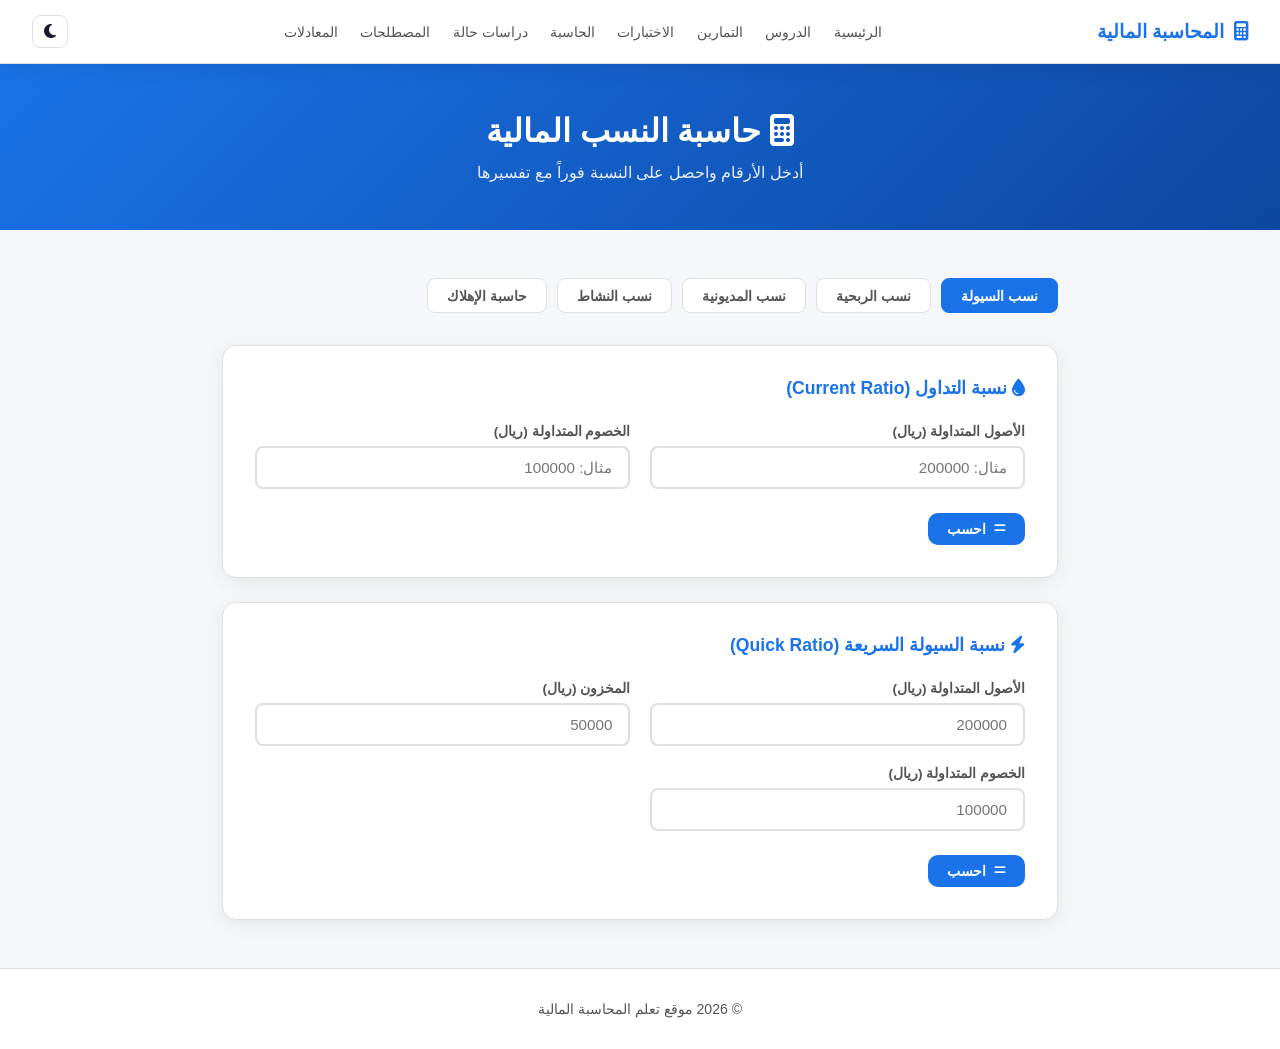
==== pages/calculator.html @ 1c97ff7d "Add pages/calculator.html" ====
<!DOCTYPE html>
<html lang="ar" dir="rtl">
<head>
  <meta charset="UTF-8"/><meta name="viewport" content="width=device-width,initial-scale=1.0"/>
  <title>حاسبة النسب المالية</title>
  <link rel="stylesheet" href="../css/style.css"/>
  <link rel="stylesheet" href="https://cdnjs.cloudflare.com/ajax/libs/font-awesome/6.5.0/css/all.min.css"/>
</head>
<body>
<nav class="navbar">
  <div class="nav-logo"><i class="fas fa-calculator"></i><span>المحاسبة المالية</span></div>
  <ul class="nav-links">
    <li><a href="../index.html">الرئيسية</a></li>
    <li><a href="lessons.html" id="nl-lessons">الدروس</a></li>
    <li><a href="exercises.html" id="nl-exercises">التمارين</a></li>
    <li><a href="quiz.html" id="nl-quiz">الاختبارات</a></li>
    <li><a href="calculator.html" id="nl-calc">الحاسبة</a></li>
    <li><a href="cases.html" id="nl-cases">دراسات حالة</a></li>
    <li><a href="glossary.html" id="nl-glossary">المصطلحات</a></li>
    <li><a href="formulas.html" id="nl-formulas">المعادلات</a></li>
  </ul>
  <button id="darkToggle" class="dark-btn"><i class="fas fa-moon"></i></button>
</nav>
<div class="page-hero">
  <h1><i class="fas fa-calculator"></i> حاسبة النسب المالية</h1>
  <p>أدخل الأرقام واحصل على النسبة فوراً مع تفسيرها</p>
</div>
<div class="calc-container">
  <div class="calc-tabs">
    <button class="calc-tab active" onclick="showPanel('liquidity',this)">نسب السيولة</button>
    <button class="calc-tab" onclick="showPanel('profit',this)">نسب الربحية</button>
    <button class="calc-tab" onclick="showPanel('debt',this)">نسب المديونية</button>
    <button class="calc-tab" onclick="showPanel('activity',this)">نسب النشاط</button>
    <button class="calc-tab" onclick="showPanel('depreciation',this)">حاسبة الإهلاك</button>
  </div>

  <!-- LIQUIDITY -->
  <div class="calc-panel active" id="panel-liquidity">
    <div class="calc-card" style="margin-bottom:1.5rem">
      <h3><i class="fas fa-tint"></i> نسبة التداول (Current Ratio)</h3>
      <div class="calc-grid">
        <div class="calc-field"><label>الأصول المتداولة (ريال)</label><input type="number" id="cr-ca" placeholder="مثال: 200000"/></div>
        <div class="calc-field"><label>الخصوم المتداولة (ريال)</label><input type="number" id="cr-cl" placeholder="مثال: 100000"/></div>
      </div>
      <button class="btn btn-primary btn-sm" onclick="calcCurrentRatio()"><i class="fas fa-equals"></i> احسب</button>
      <div class="calc-result" id="cr-result">
        <h4>نسبة التداول</h4>
        <div class="result-value" id="cr-value">-</div>
        <div class="result-interp" id="cr-interp"></div>
      </div>
    </div>
    <div class="calc-card">
      <h3><i class="fas fa-bolt"></i> نسبة السيولة السريعة (Quick Ratio)</h3>
      <div class="calc-grid">
        <div class="calc-field"><label>الأصول المتداولة (ريال)</label><input type="number" id="qr-ca" placeholder="200000"/></div>
        <div class="calc-field"><label>المخزون (ريال)</label><input type="number" id="qr-inv" placeholder="50000"/></div>
        <div class="calc-field"><label>الخصوم المتداولة (ريال)</label><input type="number" id="qr-cl" placeholder="100000"/></div>
      </div>
      <button class="btn btn-primary btn-sm" onclick="calcQuickRatio()"><i class="fas fa-equals"></i> احسب</button>
      <div class="calc-result" id="qr-result">
        <h4>نسبة السيولة السريعة</h4>
        <div class="result-value" id="qr-value">-</div>
        <div class="result-interp" id="qr-interp"></div>
      </div>
    </div>
  </div>

  <!-- PROFIT -->
  <div class="calc-panel" id="panel-profit">
    <div class="calc-card" style="margin-bottom:1.5rem">
      <h3><i class="fas fa-percent"></i> هامش الربح الصافي</h3>
      <div class="calc-grid">
        <div class="calc-field"><label>صافي الربح (ريال)</label><input type="number" id="npm-ni" placeholder="50000"/></div>
        <div class="calc-field"><label>صافي المبيعات (ريال)</label><input type="number" id="npm-rev" placeholder="200000"/></div>
      </div>
      <button class="btn btn-primary btn-sm" onclick="calcNPM()"><i class="fas fa-equals"></i> احسب</button>
      <div class="calc-result" id="npm-result">
        <h4>هامش الربح الصافي</h4>
        <div class="result-value" id="npm-value">-</div>
        <div class="result-interp" id="npm-interp"></div>
      </div>
    </div>
    <div class="calc-card" style="margin-bottom:1.5rem">
      <h3><i class="fas fa-trophy"></i> العائد على حقوق الملكية (ROE)</h3>
      <div class="calc-grid">
        <div class="calc-field"><label>صافي الربح (ريال)</label><input type="number" id="roe-ni" placeholder="50000"/></div>
        <div class="calc-field"><label>حقوق الملكية (ريال)</label><input type="number" id="roe-eq" placeholder="250000"/></div>
      </div>
      <button class="btn btn-primary btn-sm" onclick="calcROE()"><i class="fas fa-equals"></i> احسب</button>
      <div class="calc-result" id="roe-result">
        <h4>العائد على حقوق الملكية</h4>
        <div class="result-value" id="roe-value">-</div>
        <div class="result-interp" id="roe-interp"></div>
      </div>
    </div>
    <div class="calc-card">
      <h3><i class="fas fa-star"></i> العائد على الأصول (ROA)</h3>
      <div class="calc-grid">
        <div class="calc-field"><label>صافي الربح (ريال)</label><input type="number" id="roa-ni" placeholder="50000"/></div>
        <div class="calc-field"><label>إجمالي الأصول (ريال)</label><input type="number" id="roa-ta" placeholder="500000"/></div>
      </div>
      <button class="btn btn-primary btn-sm" onclick="calcROA()"><i class="fas fa-equals"></i> احسب</button>
      <div class="calc-result" id="roa-result">
        <h4>العائد على الأصول</h4>
        <div class="result-value" id="roa-value">-</div>
        <div class="result-interp" id="roa-interp"></div>
      </div>
    </div>
  </div>

  <!-- DEBT -->
  <div class="calc-panel" id="panel-debt">
    <div class="calc-card">
      <h3><i class="fas fa-balance-scale-right"></i> نسبة الدين إلى حقوق الملكية</h3>
      <div class="calc-grid">
        <div class="calc-field"><label>إجمالي الخصوم (ريال)</label><input type="number" id="der-debt" placeholder="300000"/></div>
        <div class="calc-field"><label>حقوق الملكية (ريال)</label><input type="number" id="der-eq" placeholder="200000"/></div>
      </div>
      <button class="btn btn-primary btn-sm" onclick="calcDER()"><i class="fas fa-equals"></i> احسب</button>
      <div class="calc-result" id="der-result">
        <h4>نسبة الدين / حقوق الملكية</h4>
        <div class="result-value" id="der-value">-</div>
        <div class="result-interp" id="der-interp"></div>
      </div>
    </div>
  </div>

  <!-- ACTIVITY -->
  <div class="calc-panel" id="panel-activity">
    <div class="calc-card" style="margin-bottom:1.5rem">
      <h3><i class="fas fa-redo"></i> معدل دوران الأصول</h3>
      <div class="calc-grid">
        <div class="calc-field"><label>صافي المبيعات (ريال)</label><input type="number" id="ato-sales" placeholder="500000"/></div>
        <div class="calc-field"><label>متوسط إجمالي الأصول (ريال)</label><input type="number" id="ato-assets" placeholder="400000"/></div>
      </div>
      <button class="btn btn-primary btn-sm" onclick="calcATO()"><i class="fas fa-equals"></i> احسب</button>
      <div class="calc-result" id="ato-result">
        <h4>معدل دوران الأصول</h4>
        <div class="result-value" id="ato-value">-</div>
        <div class="result-interp" id="ato-interp"></div>
      </div>
    </div>
    <div class="calc-card">
      <h3><i class="fas fa-warehouse"></i> معدل دوران المخزون</h3>
      <div class="calc-grid">
        <div class="calc-field"><label>تكلفة البضائع المباعة (ريال)</label><input type="number" id="ito-cogs" placeholder="300000"/></div>
        <div class="calc-field"><label>متوسط المخزون (ريال)</label><input type="number" id="ito-inv" placeholder="60000"/></div>
      </div>
      <button class="btn btn-primary btn-sm" onclick="calcITO()"><i class="fas fa-equals"></i> احسب</button>
      <div class="calc-result" id="ito-result">
        <h4>معدل دوران المخزون</h4>
        <div class="result-value" id="ito-value">-</div>
        <div class="result-interp" id="ito-interp"></div>
      </div>
    </div>
  </div>

  <!-- DEPRECIATION -->
  <div class="calc-panel" id="panel-depreciation">
    <div class="calc-card">
      <h3><i class="fas fa-tools"></i> حاسبة الإهلاك (القسط الثابت)</h3>
      <div class="calc-grid">
        <div class="calc-field"><label>تكلفة الأصل (ريال)</label><input type="number" id="dep-cost" placeholder="100000"/></div>
        <div class="calc-field"><label>القيمة التخريدية (ريال)</label><input type="number" id="dep-salvage" placeholder="10000"/></div>
        <div class="calc-field"><label>العمر الإنتاجي (سنوات)</label><input type="number" id="dep-life" placeholder="5"/></div>
      </div>
      <button class="btn btn-primary btn-sm" onclick="calcDepreciation()"><i class="fas fa-equals"></i> احسب الجدول</button>
      <div class="calc-result" id="dep-result" style="text-align:right">
        <h4 style="text-align:center;margin-bottom:1rem">جدول الإهلاك</h4>
        <table class="ex-table" id="dep-table"></table>
      </div>
    </div>
  </div>

</div>
<footer class="footer"><p>© 2026 موقع تعلم المحاسبة المالية</p></footer>
<script src="../js/main.js"></script>
<script>
function showPanel(id, btn) {
  document.querySelectorAll('.calc-panel').forEach(p => p.classList.remove('active'));
  document.querySelectorAll('.calc-tab').forEach(b => b.classList.remove('active'));
  document.getElementById('panel-' + id).classList.add('active');
  btn.classList.add('active');
}
function showResult(id, value, interp) {
  document.getElementById(id + '-result').style.display = 'block';
  document.getElementById(id + '-value').textContent = value;
  document.getElementById(id + '-interp').textContent = interp;
}
function v(id) { return parseFloat(document.getElementById(id).value) || 0; }
function calcCurrentRatio() {
  const r = v('cr-ca') / v('cr-cl');
  if (!isFinite(r)) return;
  const interp = r >= 2 ? '✅ سيولة ممتازة (المعيار: 2:1)' : r >= 1 ? '⚠️ سيولة مقبولة ولكن يجب تحسينها' : '❌ خطر! الشركة قد تعاني من ضائقة سيولة';
  showResult('cr', r.toFixed(2) + ':1', interp);
}
function calcQuickRatio() {
  const r = (v('qr-ca') - v('qr-inv')) / v('qr-cl');
  if (!isFinite(r)) return;
  const interp = r >= 1 ? '✅ سيولة سريعة جيدة (المعيار: 1:1)' : '⚠️ السيولة السريعة أقل من المعيار';
  showResult('qr', r.toFixed(2) + ':1', interp);
}
function calcNPM() {
  const r = (v('npm-ni') / v('npm-rev')) * 100;
  if (!isFinite(r)) return;
  const interp = r >= 15 ? '✅ هامش ربح ممتاز' : r >= 5 ? '⚠️ هامش ربح مقبول' : '❌ هامش ربح منخفض';
  showResult('npm', r.toFixed(2) + '%', interp);
}
function calcROE() {
  const r = (v('roe-ni') / v('roe-eq')) * 100;
  if (!isFinite(r)) return;
  const interp = r >= 15 ? '✅ عائد ممتاز على الاستثمار' : r >= 8 ? '⚠️ عائد مقبول' : '❌ عائد منخفض';
  showResult('roe', r.toFixed(2) + '%', interp);
}
function calcROA() {
  const r = (v('roa-ni') / v('roa-ta')) * 100;
  if (!isFinite(r)) return;
  const interp = r >= 5 ? '✅ استخدام جيد للأصول' : '⚠️ يمكن تحسين كفاءة استخدام الأصول';
  showResult('roa', r.toFixed(2) + '%', interp);
}
function calcDER() {
  const r = v('der-debt') / v('der-eq');
  if (!isFinite(r)) return;
  const interp = r <= 1 ? '✅ رافعة مالية منخفضة - وضع آمن' : r <= 2 ? '⚠️ رافعة مالية متوسطة' : '❌ اعتماد عالٍ على الديون';
  showResult('der', r.toFixed(2), interp);
}
function calcATO() {
  const r = v('ato-sales') / v('ato-assets');
  if (!isFinite(r)) return;
  const interp = r >= 1 ? '✅ استخدام كفء للأصول' : '⚠️ كفاءة منخفضة في استخدام الأصول';
  showResult('ato', r.toFixed(2) + 'x', interp);
}
function calcITO() {
  const r = v('ito-cogs') / v('ito-inv');
  if (!isFinite(r)) return;
  const interp = r >= 6 ? '✅ دوران مرتفع - إدارة مخزون ممتازة' : r >= 3 ? '⚠️ دوران مقبول' : '❌ دوران بطيء - مشكلة في تصريف المخزون';
  showResult('ito', r.toFixed(2) + 'x', interp);
}
function calcDepreciation() {
  const cost = v('dep-cost'), salvage = v('dep-salvage'), life = v('dep-life');
  if (!cost || !life) return;
  const annual = (cost - salvage) / life;
  let html = '<tr><th>السنة</th><th>قسط الإهلاك</th><th>مجمّع الإهلاك</th><th>القيمة الدفترية</th></tr>';
  let accum = 0;
  for (let i = 1; i <= life; i++) {
    accum += annual;
    const bv = cost - accum;
    html += `<tr><td>${i}</td><td>${annual.toLocaleString()}</td><td>${accum.toLocaleString()}</td><td>${bv.toLocaleString()}</td></tr>`;
  }
  document.getElementById('dep-table').innerHTML = html;
  document.getElementById('dep-result').style.display = 'block';
}
</script>
</body>
</html>
---- css/style.css ----
:root{--primary:#1a73e8;--primary-dark:#1557b0;--accent:#f4b400;--green:#34a853;--red:#e74c3c;--purple:#9b59b6;--bg:#f5f7fa;--bg2:#fff;--text:#1a1a2e;--text2:#555;--card-bg:#fff;--border:#e0e0e0;--shadow:0 4px 20px rgba(0,0,0,.08);--radius:14px;--transition:.3s ease}
body.dark{--bg:#0f1117;--bg2:#1a1d2e;--text:#e8eaf6;--text2:#aab0c6;--card-bg:#1e2235;--border:#2e3250;--shadow:0 4px 20px rgba(0,0,0,.4)}
*,*::before,*::after{box-sizing:border-box;margin:0;padding:0}
html{scroll-behavior:smooth}
body{font-family:"Segoe UI",Tahoma,Arial,sans-serif;background:var(--bg);color:var(--text);transition:background var(--transition),color var(--transition)}
a{text-decoration:none;color:inherit}ul{list-style:none}

/* ── NAVBAR ── */
.navbar{display:flex;align-items:center;justify-content:space-between;padding:0 2rem;height:64px;background:var(--bg2);border-bottom:1px solid var(--border);position:sticky;top:0;z-index:1000;box-shadow:var(--shadow)}
.nav-logo{display:flex;align-items:center;gap:.6rem;font-size:1.2rem;font-weight:800;color:var(--primary)}
.nav-links{display:flex;gap:1.4rem}
.nav-links a{font-size:.88rem;color:var(--text2);font-weight:500;padding:.3rem 0;border-bottom:2px solid transparent;transition:var(--transition)}
.nav-links a:hover,.nav-links a.active{color:var(--primary);border-color:var(--primary)}
.dark-btn{background:none;border:1.5px solid var(--border);border-radius:8px;padding:.4rem .7rem;cursor:pointer;color:var(--text);font-size:1rem;transition:var(--transition)}
.dark-btn:hover{background:var(--primary);color:#fff;border-color:var(--primary)}

/* ── HERO ── */
.hero{display:flex;align-items:center;justify-content:space-between;padding:5rem 4rem;gap:3rem;min-height:88vh;background:linear-gradient(135deg,var(--bg) 60%,#dbeafe 100%)}
body.dark .hero{background:linear-gradient(135deg,var(--bg) 60%,#1e3a5f 100%)}
.hero-content{max-width:580px}
.hero-content h1{font-size:2.8rem;line-height:1.4;margin-bottom:1.2rem}
.accent{color:var(--primary)}.hero-content p{font-size:1.1rem;color:var(--text2);margin-bottom:2rem}
.hero-btns{display:flex;gap:1rem;flex-wrap:wrap}
.btn{display:inline-flex;align-items:center;gap:.5rem;padding:.8rem 1.8rem;border-radius:10px;font-size:.95rem;font-weight:600;transition:var(--transition);cursor:pointer;border:none;font-family:inherit}
.btn-primary{background:var(--primary);color:#fff}
.btn-primary:hover{background:var(--primary-dark);transform:translateY(-2px);box-shadow:0 8px 20px rgba(26,115,232,.35)}
.btn-outline{border:2px solid var(--primary)!important;color:var(--primary);background:transparent}
.btn-outline:hover{background:var(--primary);color:#fff;transform:translateY(-2px)}
.btn-sm{padding:.5rem 1.2rem;font-size:.85rem}
.btn-green{background:var(--green);color:#fff}.btn-green:hover{background:#2e8d46;transform:translateY(-2px)}
.btn-red{background:var(--red);color:#fff}.btn-red:hover{background:#c0392b;transform:translateY(-2px)}

/* hero-img floating cards */
.hero-img{position:relative;flex:1;min-height:320px;display:flex;align-items:center;justify-content:center}
.floating-card{position:absolute;background:var(--card-bg);border-radius:var(--radius);box-shadow:var(--shadow);padding:1rem 1.5rem;display:flex;align-items:center;gap:.7rem;font-weight:600;font-size:.95rem;animation:float 3s ease-in-out infinite;border:1px solid var(--border)}
.floating-card i{font-size:1.4rem;color:var(--primary)}
.card1{top:0;right:10%;animation-delay:0s}.card2{top:40%;left:0;animation-delay:.8s}.card3{bottom:0;right:15%;animation-delay:1.6s}
@keyframes float{0%,100%{transform:translateY(0)}50%{transform:translateY(-12px)}}

/* ── STATS ── */
.stats{display:flex;justify-content:center;flex-wrap:wrap;gap:2rem;padding:3rem 2rem;background:var(--primary)}
.stat{text-align:center;color:#fff}.stat h2{font-size:2.5rem;font-weight:800}.stat p{font-size:.95rem;opacity:.85}

/* ── SECTIONS ── */
.section{padding:4.5rem 4rem}
.section-title{font-size:1.9rem;text-align:center;margin-bottom:2.5rem;position:relative}
.section-title::after{content:"";display:block;width:60px;height:4px;background:var(--primary);margin:.8rem auto 0;border-radius:2px}

/* ── CARDS ── */
.cards-grid{display:grid;grid-template-columns:repeat(auto-fill,minmax(270px,1fr));gap:1.8rem}
.card{background:var(--card-bg);border-radius:var(--radius);padding:1.8rem;box-shadow:var(--shadow);border:1px solid var(--border);transition:var(--transition);display:block}
.card:hover{transform:translateY(-6px);box-shadow:0 12px 36px rgba(26,115,232,.15);border-color:var(--primary)}
.card-icon{width:56px;height:56px;border-radius:14px;display:flex;align-items:center;justify-content:center;margin-bottom:1rem}
.card-icon i{font-size:1.5rem;color:#fff}
.bg1{background:#1a73e8}.bg2{background:#34a853}.bg3{background:#e67e22}.bg4{background:#9b59b6}.bg5{background:#e74c3c}.bg6{background:#1abc9c}.bg7{background:#f39c12}.bg8{background:#2980b9}
.card h3{font-size:1.05rem;margin-bottom:.5rem}.card p{color:var(--text2);font-size:.88rem;margin-bottom:.8rem;line-height:1.6}
.badge{display:inline-block;padding:.2rem .7rem;border-radius:20px;font-size:.75rem;font-weight:600;background:#e8f0fe;color:var(--primary)}
.badge-green{background:#e8f5e9;color:#1b5e20}.badge-orange{background:#fff3e0;color:#e65100}.badge-red{background:#fce4ec;color:#b71c1c}

/* ── WHY ── */
.why{background:var(--bg2)}
.why-grid{display:grid;grid-template-columns:repeat(auto-fill,minmax(220px,1fr));gap:2rem}
.why-item{text-align:center;padding:2rem 1rem}
.why-item i{font-size:2.5rem;color:var(--primary);margin-bottom:1rem}
.why-item h4{font-size:1rem;margin-bottom:.5rem}.why-item p{color:var(--text2);font-size:.88rem}

/* ── PAGE HERO ── */
.page-hero{padding:3rem 4rem;background:linear-gradient(135deg,var(--primary) 0%,#0d47a1 100%);color:#fff;text-align:center}
.page-hero h1{font-size:2rem;margin-bottom:.8rem}.page-hero p{opacity:.9;font-size:1rem}

/* ── LESSONS ── */
.lessons-layout{display:grid;grid-template-columns:260px 1fr;gap:2rem;padding:3rem 4rem}
.sidebar{position:sticky;top:80px;height:fit-content}
.sidebar-nav{background:var(--card-bg);border-radius:var(--radius);padding:1.2rem;box-shadow:var(--shadow);border:1px solid var(--border)}
.sidebar-nav h3{font-size:.85rem;color:var(--text2);padding:.5rem .8rem;text-transform:uppercase;letter-spacing:1px}
.sidebar-nav a{display:flex;align-items:center;gap:.7rem;padding:.65rem .8rem;border-radius:8px;font-size:.9rem;color:var(--text);transition:var(--transition)}
.sidebar-nav a:hover,.sidebar-nav a.active{background:#e8f0fe;color:var(--primary);font-weight:600}
body.dark .sidebar-nav a:hover,body.dark .sidebar-nav a.active{background:#1e3a5f}
.lesson-content{display:flex;flex-direction:column;gap:2.5rem}
.lesson-box{background:var(--card-bg);border-radius:var(--radius);padding:2.5rem;box-shadow:var(--shadow);border:1px solid var(--border)}
.lesson-box h2{font-size:1.5rem;margin-bottom:1.2rem;color:var(--primary);display:flex;align-items:center;gap:.8rem}
.lesson-box p{line-height:1.9;color:var(--text);margin-bottom:1rem}
.lesson-box h3{font-size:1.05rem;margin:1.5rem 0 .6rem;color:var(--text);border-right:3px solid var(--primary);padding-right:.7rem}
.lesson-box ul{padding-right:1.5rem;list-style:disc;color:var(--text);line-height:1.9}
.lesson-box ul li{margin-bottom:.4rem}
.equation-box{background:linear-gradient(135deg,#e8f0fe,#dbeafe);border:2px solid var(--primary);border-radius:12px;padding:1.5rem;text-align:center;margin:1.5rem 0;font-size:1.35rem;font-weight:700;color:var(--primary)}
body.dark .equation-box{background:linear-gradient(135deg,#1e3a5f,#1a2a4a)}
.journal-table{width:100%;border-collapse:collapse;margin:1.5rem 0;font-size:.92rem}
.journal-table th{background:var(--primary);color:#fff;padding:.8rem 1rem;text-align:center}
.journal-table td{padding:.65rem 1rem;border:1px solid var(--border);text-align:center}
.journal-table tr:nth-child(even){background:var(--bg)}
.debit{color:#1a73e8;font-weight:700}.credit{color:#e74c3c;font-weight:700}
.t-account{display:grid;grid-template-columns:1fr 1fr;border:2px solid var(--text);border-radius:8px;overflow:hidden;margin:1rem 0}
.t-account .t-header{grid-column:1/-1;background:var(--primary);color:#fff;text-align:center;padding:.6rem;font-weight:700}
.t-side{padding:1rem}.t-side h4{text-align:center;font-size:.82rem;color:var(--text2);border-bottom:1px solid var(--border);padding-bottom:.4rem;margin-bottom:.6rem}
.t-right{border-left:2px solid var(--text)}
.info-box{background:#fff8e1;border-right:4px solid var(--accent);padding:1rem 1.2rem;border-radius:8px;margin:1rem 0;color:#555;font-size:.93rem}
body.dark .info-box{background:#2a2008;color:#ccc}
.success-box{background:#e8f5e9;border-right:4px solid var(--green);padding:1rem 1.2rem;border-radius:8px;margin:1rem 0;font-size:.93rem;color:#1b5e20}
body.dark .success-box{background:#0a2a12;color:#a5d6a7}

/* ── QUIZ ── */
.quiz-container{max-width:820px;margin:3rem auto;padding:0 2rem}
.quiz-header{text-align:center;margin-bottom:2rem}
.quiz-header h1{font-size:2rem;color:var(--primary)}
.quiz-tabs{display:flex;gap:.8rem;justify-content:center;margin-bottom:2rem;flex-wrap:wrap}
.quiz-tab{padding:.6rem 1.4rem;border-radius:20px;border:2px solid var(--border);background:var(--card-bg);color:var(--text2);cursor:pointer;font-size:.9rem;font-weight:600;transition:var(--transition);font-family:inherit}
.quiz-tab.active,.quiz-tab:hover{background:var(--primary);color:#fff;border-color:var(--primary)}
.quiz-card{background:var(--card-bg);border-radius:var(--radius);padding:2.5rem;box-shadow:var(--shadow);border:1px solid var(--border)}
.question-counter{font-size:.88rem;color:var(--text2);margin-bottom:.5rem}
.progress-bar{height:6px;background:var(--border);border-radius:3px;margin-bottom:1.8rem;overflow:hidden}
.progress-fill{height:100%;background:linear-gradient(90deg,var(--primary),#34a853);border-radius:3px;transition:width .4s}
.question-text{font-size:1.15rem;font-weight:600;margin-bottom:1.5rem;line-height:1.7}
.options{display:flex;flex-direction:column;gap:.75rem;margin-bottom:1.5rem}
.option-btn{padding:.85rem 1.2rem;border:2px solid var(--border);border-radius:10px;background:var(--bg);color:var(--text);font-size:.95rem;cursor:pointer;text-align:right;font-family:inherit;transition:var(--transition)}
.option-btn:hover{border-color:var(--primary);background:#e8f0fe}
body.dark .option-btn:hover{background:#1e3a5f}
.option-btn.correct{background:#e8f5e9;border-color:#34a853;color:#1b5e20}
.option-btn.wrong{background:#fce4ec;border-color:#e74c3c;color:#b71c1c}
.feedback{padding:1rem;border-radius:8px;margin-bottom:1rem;font-weight:600;display:none;font-size:.93rem;line-height:1.6}
.feedback.show{display:block}
.feedback.correct{background:#e8f5e9;color:#1b5e20;border:1px solid #34a853}
.feedback.wrong{background:#fce4ec;color:#b71c1c;border:1px solid #e74c3c}
.quiz-nav{display:flex;justify-content:space-between;align-items:center}
.score-screen{text-align:center;padding:2.5rem}
.score-circle{width:140px;height:140px;border-radius:50%;border:8px solid var(--primary);margin:0 auto 1.5rem;display:flex;align-items:center;justify-content:center;font-size:2.5rem;font-weight:800;color:var(--primary)}
.score-circle.gold{border-color:#f4b400;color:#f4b400}
.score-circle.silver{border-color:#9b59b6;color:#9b59b6}
.answers-review{text-align:right;margin-top:2rem}
.review-item{padding:.8rem 1rem;border-radius:8px;margin-bottom:.6rem;font-size:.9rem;border:1px solid var(--border);background:var(--bg)}
.review-item.r-correct{border-color:#34a853;background:#e8f5e9}
.review-item.r-wrong{border-color:#e74c3c;background:#fce4ec}

/* ── GLOSSARY ── */
.glossary-container{max-width:960px;margin:0 auto;padding:3rem 2rem}
.alpha-filter{display:flex;flex-wrap:wrap;gap:.5rem;margin-bottom:1.5rem}
.alpha-btn{padding:.35rem .7rem;border-radius:6px;border:1.5px solid var(--border);background:var(--card-bg);color:var(--text2);cursor:pointer;font-size:.85rem;font-family:inherit;transition:var(--transition)}
.alpha-btn.active,.alpha-btn:hover{background:var(--primary);color:#fff;border-color:var(--primary)}
.search-bar{display:flex;gap:1rem;margin-bottom:1.5rem}
.search-bar input{flex:1;padding:.8rem 1.2rem;border:2px solid var(--border);border-radius:10px;font-size:1rem;background:var(--bg2);color:var(--text);font-family:inherit}
.search-bar input:focus{outline:none;border-color:var(--primary)}
.glossary-count{color:var(--text2);font-size:.9rem;margin-bottom:1rem}
.glossary-grid{display:grid;grid-template-columns:repeat(auto-fill,minmax(270px,1fr));gap:1.2rem}
.glossary-item{background:var(--card-bg);border-radius:10px;padding:1.2rem;border:1px solid var(--border);box-shadow:var(--shadow);transition:var(--transition)}
.glossary-item:hover{border-color:var(--primary);transform:translateY(-2px)}
.glossary-item .term-ar{font-size:1rem;font-weight:700;color:var(--primary)}
.glossary-item .term-en{font-size:.82rem;color:var(--text2);margin:.2rem 0 .5rem;font-style:italic}
.glossary-item .term-def{font-size:.88rem;color:var(--text);line-height:1.65}
.glossary-item .term-cat{display:inline-block;margin-top:.6rem;padding:.15rem .6rem;border-radius:10px;font-size:.72rem;font-weight:600;background:#e8f0fe;color:var(--primary)}

/* ── FORMULAS ── */
.formulas-container{max-width:960px;margin:0 auto;padding:3rem 2rem}
.formula-card{background:var(--card-bg);border-radius:var(--radius);padding:2rem;box-shadow:var(--shadow);border:1px solid var(--border);margin-bottom:1.5rem;transition:var(--transition)}
.formula-card:hover{border-color:var(--primary)}
.formula-card h3{color:var(--primary);margin-bottom:1rem;display:flex;align-items:center;gap:.6rem}
.formula-box{background:var(--bg);border:2px dashed var(--primary);border-radius:10px;padding:1.2rem;text-align:center;font-size:1.15rem;font-weight:700;color:var(--primary);margin:1rem 0;letter-spacing:.5px}
.formula-card p{color:var(--text2);font-size:.92rem;line-height:1.75}

/* ── EXERCISES ── */
.exercises-container{max-width:900px;margin:0 auto;padding:3rem 2rem}
.ex-card{background:var(--card-bg);border-radius:var(--radius);padding:2rem;box-shadow:var(--shadow);border:1px solid var(--border);margin-bottom:2rem}
.ex-card h3{font-size:1.1rem;color:var(--primary);margin-bottom:1rem;display:flex;align-items:center;gap:.6rem}
.ex-level{display:inline-block;padding:.2rem .7rem;border-radius:20px;font-size:.75rem;font-weight:700;margin-right:.5rem}
.level-easy{background:#e8f5e9;color:#1b5e20}.level-medium{background:#fff3e0;color:#e65100}.level-hard{background:#fce4ec;color:#b71c1c}
.ex-body{font-size:.95rem;line-height:1.85;color:var(--text);margin-bottom:1.2rem}
.ex-table{width:100%;border-collapse:collapse;margin:1rem 0;font-size:.9rem}
.ex-table th{background:var(--primary);color:#fff;padding:.6rem .8rem;text-align:center}
.ex-table td{padding:.55rem .8rem;border:1px solid var(--border);text-align:center}
.ex-table tr:nth-child(even){background:var(--bg)}
.solution-btn{background:none;border:2px solid var(--primary);border-radius:8px;padding:.5rem 1.2rem;color:var(--primary);cursor:pointer;font-size:.9rem;font-weight:600;transition:var(--transition);font-family:inherit;display:flex;align-items:center;gap:.5rem}
.solution-btn:hover{background:var(--primary);color:#fff}
.solution-box{display:none;margin-top:1.2rem;padding:1.5rem;background:var(--bg);border-radius:10px;border:2px solid var(--green);font-size:.92rem;line-height:1.8}
.solution-box.open{display:block}
.solution-box h4{color:var(--green);margin-bottom:.8rem}

/* ── CALCULATOR ── */
.calc-container{max-width:900px;margin:0 auto;padding:3rem 2rem}
.calc-tabs{display:flex;flex-wrap:wrap;gap:.6rem;margin-bottom:2rem}
.calc-tab{padding:.55rem 1.2rem;border-radius:8px;border:1.5px solid var(--border);background:var(--card-bg);color:var(--text2);cursor:pointer;font-size:.88rem;font-weight:600;font-family:inherit;transition:var(--transition)}
.calc-tab.active,.calc-tab:hover{background:var(--primary);color:#fff;border-color:var(--primary)}
.calc-panel{display:none}.calc-panel.active{display:block}
.calc-card{background:var(--card-bg);border-radius:var(--radius);padding:2rem;box-shadow:var(--shadow);border:1px solid var(--border)}
.calc-card h3{color:var(--primary);margin-bottom:1.5rem;font-size:1.1rem}
.calc-grid{display:grid;grid-template-columns:1fr 1fr;gap:1.2rem;margin-bottom:1.5rem}
.calc-field label{display:block;font-size:.85rem;font-weight:600;color:var(--text2);margin-bottom:.4rem}
.calc-field input{width:100%;padding:.7rem 1rem;border:2px solid var(--border);border-radius:8px;font-size:.95rem;background:var(--bg2);color:var(--text);font-family:inherit;transition:var(--transition)}
.calc-field input:focus{outline:none;border-color:var(--primary)}
.calc-result{background:linear-gradient(135deg,#e8f0fe,#dbeafe);border:2px solid var(--primary);border-radius:12px;padding:1.5rem;text-align:center;margin-top:1rem;display:none}
body.dark .calc-result{background:linear-gradient(135deg,#1e3a5f,#1a2a4a)}
.calc-result h4{color:var(--text2);font-size:.9rem;margin-bottom:.5rem}
.calc-result .result-value{font-size:2.5rem;font-weight:800;color:var(--primary)}
.calc-result .result-interp{font-size:.9rem;color:var(--text2);margin-top:.5rem}

/* ── CASES ── */
.cases-container{max-width:960px;margin:0 auto;padding:3rem 2rem}
.case-card{background:var(--card-bg);border-radius:var(--radius);padding:2rem;box-shadow:var(--shadow);border:1px solid var(--border);margin-bottom:2rem}
.case-header{display:flex;justify-content:space-between;align-items:center;margin-bottom:1.2rem;flex-wrap:wrap;gap:.5rem}
.case-header h3{font-size:1.1rem;color:var(--primary)}
.case-tag{display:inline-block;padding:.25rem .8rem;border-radius:20px;font-size:.75rem;font-weight:700}
.tag-green{background:#e8f5e9;color:#1b5e20}.tag-blue{background:#e8f0fe;color:#1a73e8}.tag-orange{background:#fff3e0;color:#e65100}
.case-body p{font-size:.95rem;line-height:1.85;color:var(--text);margin-bottom:.8rem}
.case-steps{counter-reset:step;display:flex;flex-direction:column;gap:1rem;margin:1rem 0}
.case-step{display:flex;gap:1rem;padding:1rem;background:var(--bg);border-radius:10px;align-items:flex-start}
.step-num{width:32px;height:32px;min-width:32px;border-radius:50%;background:var(--primary);color:#fff;display:flex;align-items:center;justify-content:center;font-weight:700;font-size:.85rem}
.step-content h4{font-size:.95rem;font-weight:700;margin-bottom:.3rem}
.step-content p{font-size:.88rem;color:var(--text2);line-height:1.6}

/* ── PROGRESS TRACKER ── */
.progress-tracker{background:var(--card-bg);border-radius:var(--radius);padding:1.5rem 2rem;box-shadow:var(--shadow);border:1px solid var(--border);margin-bottom:2rem}
.progress-tracker h3{font-size:1rem;margin-bottom:1rem;color:var(--text2)}
.topic-progress{display:flex;flex-direction:column;gap:.8rem}
.tp-item{display:flex;align-items:center;gap:1rem}
.tp-label{font-size:.88rem;font-weight:600;min-width:160px}
.tp-bar{flex:1;height:8px;background:var(--border);border-radius:4px;overflow:hidden}
.tp-fill{height:100%;border-radius:4px;transition:width 1s ease}
.tp-pct{font-size:.82rem;color:var(--text2);min-width:35px;text-align:left}

/* ── FOOTER ── */
.footer{text-align:center;padding:2rem;background:var(--bg2);border-top:1px solid var(--border);color:var(--text2);font-size:.88rem}

/* ── RESPONSIVE ── */
@media(max-width:960px){.hero{flex-direction:column;padding:3rem 1.5rem;text-align:center}.hero-btns{justify-content:center}.hero-img{display:none}.section{padding:3rem 1.5rem}.lessons-layout{grid-template-columns:1fr;padding:1.5rem}.sidebar{display:none}.nav-links{display:none}.calc-grid{grid-template-columns:1fr}}
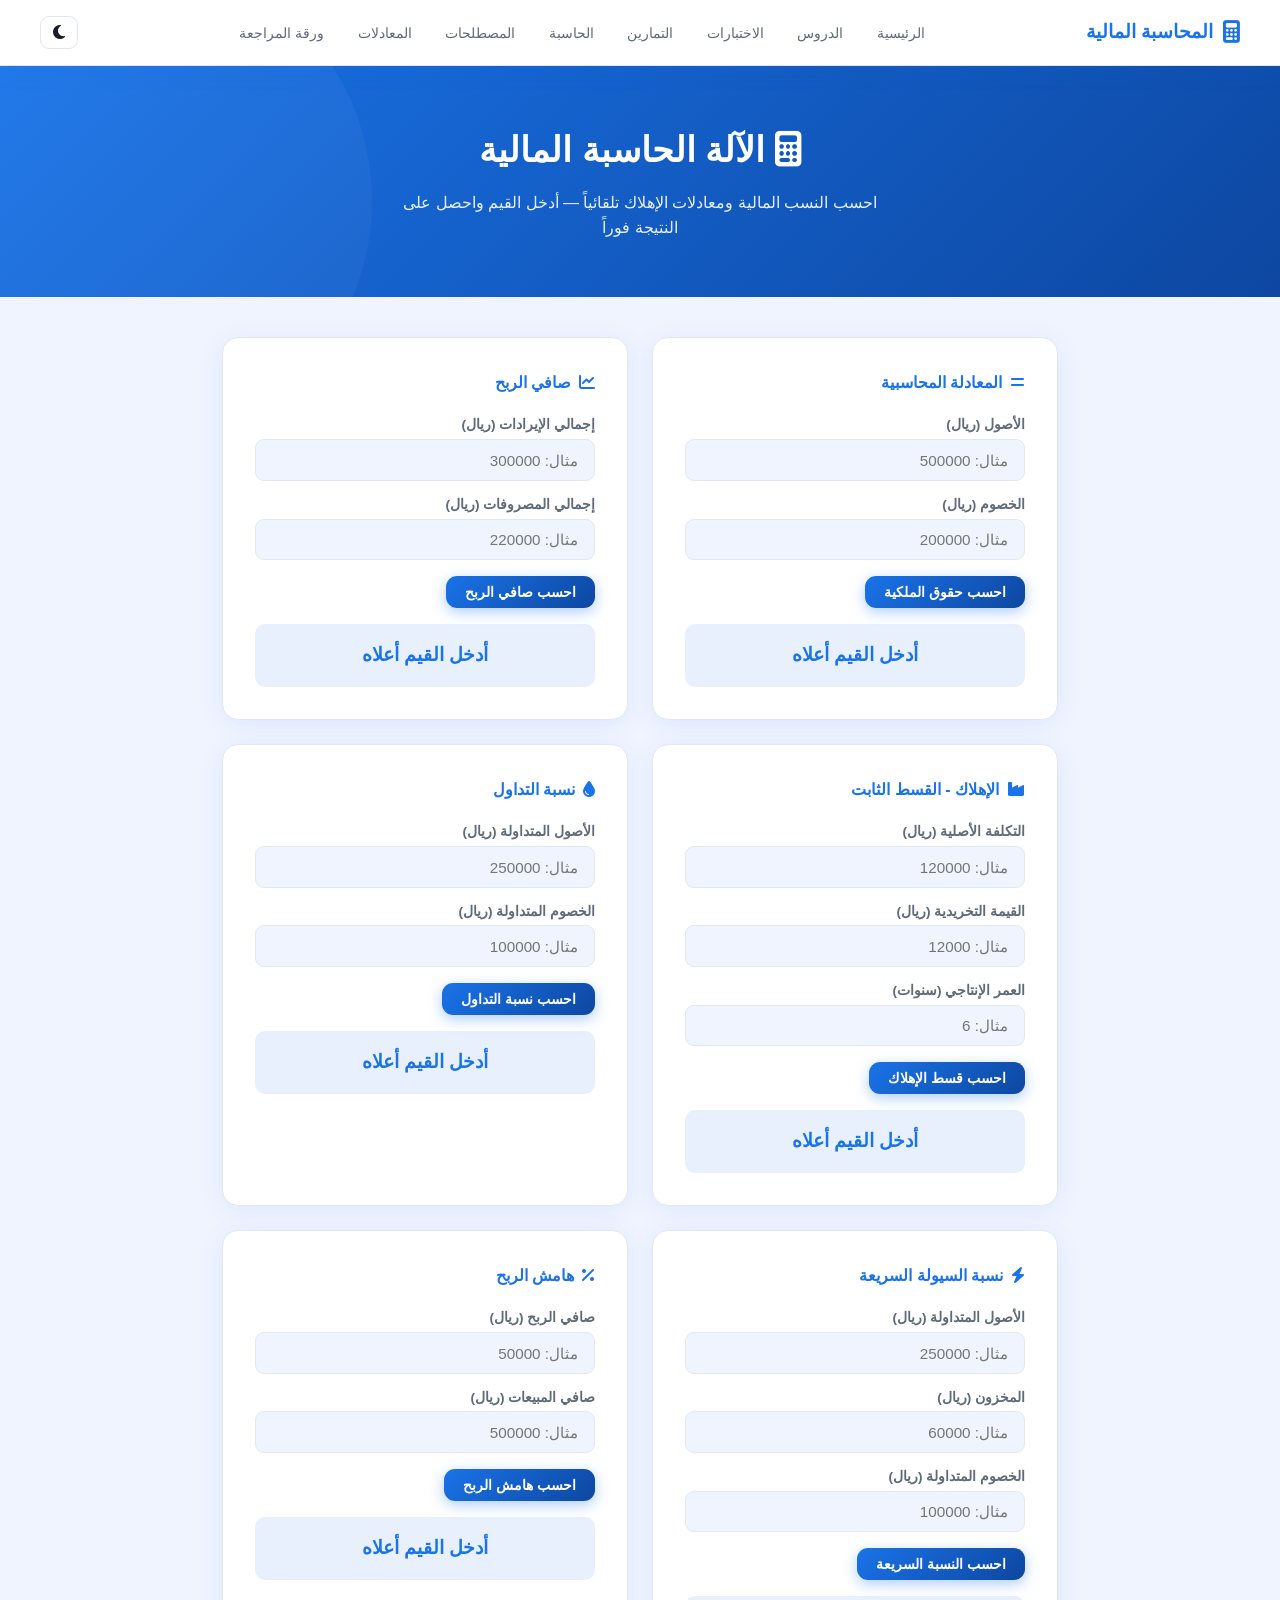
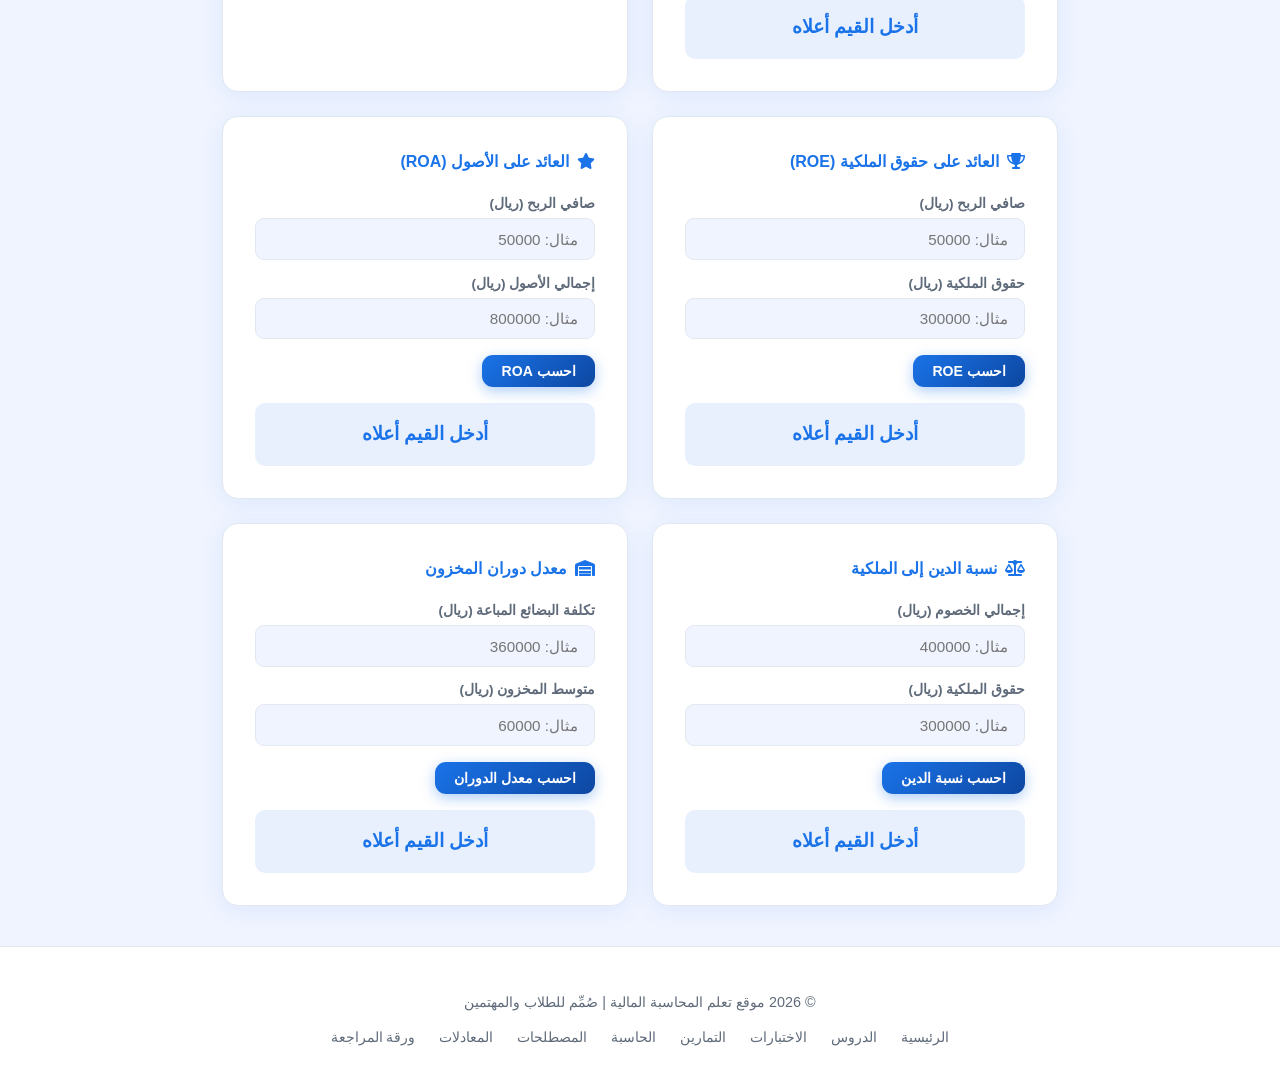
==== commit f807988e: "Add pages/calculator.html - 10 financial calculators" ====
--- a/pages/calculator.html
+++ b/pages/calculator.html
@@ -2,7 +2,7 @@
 <html lang="ar" dir="rtl">
 <head>
   <meta charset="UTF-8"/><meta name="viewport" content="width=device-width,initial-scale=1.0"/>
-  <title>حاسبة النسب المالية</title>
+  <title>الآلة الحاسبة المالية - المحاسبة المالية</title>
   <link rel="stylesheet" href="../css/style.css"/>
   <link rel="stylesheet" href="https://cdnjs.cloudflare.com/ajax/libs/font-awesome/6.5.0/css/all.min.css"/>
 </head>
@@ -11,245 +11,158 @@
   <div class="nav-logo"><i class="fas fa-calculator"></i><span>المحاسبة المالية</span></div>
   <ul class="nav-links">
     <li><a href="../index.html">الرئيسية</a></li>
-    <li><a href="lessons.html" id="nl-lessons">الدروس</a></li>
-    <li><a href="exercises.html" id="nl-exercises">التمارين</a></li>
-    <li><a href="quiz.html" id="nl-quiz">الاختبارات</a></li>
-    <li><a href="calculator.html" id="nl-calc">الحاسبة</a></li>
-    <li><a href="cases.html" id="nl-cases">دراسات حالة</a></li>
-    <li><a href="glossary.html" id="nl-glossary">المصطلحات</a></li>
-    <li><a href="formulas.html" id="nl-formulas">المعادلات</a></li>
+    <li><a href="../pages/lessons.html">الدروس</a></li>
+    <li><a href="../pages/quiz.html">الاختبارات</a></li>
+    <li><a href="../pages/exercises.html">التمارين</a></li>
+    <li><a href="../pages/calculator.html">الحاسبة</a></li>
+    <li><a href="../pages/glossary.html">المصطلحات</a></li>
+    <li><a href="../pages/formulas.html">المعادلات</a></li>
+    <li><a href="../pages/cheatsheet.html">ورقة المراجعة</a></li>
   </ul>
-  <button id="darkToggle" class="dark-btn"><i class="fas fa-moon"></i></button>
+  <div class="nav-actions">
+    <button id="darkToggle" class="dark-btn"><i class="fas fa-moon"></i></button>
+    <button class="hamburger" id="hamburger"><i class="fas fa-bars"></i></button>
+  </div>
 </nav>
+<nav class="mobile-nav" id="mobileNav">
+  <a href="../index.html" >الرئيسية</a><a href="../pages/lessons.html" >الدروس</a>
+  <a href="../pages/quiz.html" >الاختبارات</a><a href="../pages/exercises.html" >التمارين</a>
+  <a href="../pages/calculator.html" class="active">الحاسبة</a><a href="../pages/glossary.html" >المصطلحات</a>
+  <a href="../pages/formulas.html" >المعادلات</a><a href="../pages/cheatsheet.html" >ورقة المراجعة</a>
+</nav>
+
 <div class="page-hero">
-  <h1><i class="fas fa-calculator"></i> حاسبة النسب المالية</h1>
-  <p>أدخل الأرقام واحصل على النسبة فوراً مع تفسيرها</p>
+  <h1><i class="fas fa-calculator"></i> الآلة الحاسبة المالية</h1>
+  <p>احسب النسب المالية ومعادلات الإهلاك تلقائياً — أدخل القيم واحصل على النتيجة فوراً</p>
 </div>
 <div class="calc-container">
-  <div class="calc-tabs">
-    <button class="calc-tab active" onclick="showPanel('liquidity',this)">نسب السيولة</button>
-    <button class="calc-tab" onclick="showPanel('profit',this)">نسب الربحية</button>
-    <button class="calc-tab" onclick="showPanel('debt',this)">نسب المديونية</button>
-    <button class="calc-tab" onclick="showPanel('activity',this)">نسب النشاط</button>
-    <button class="calc-tab" onclick="showPanel('depreciation',this)">حاسبة الإهلاك</button>
-  </div>
+  <div class="calc-grid">
 
-  <!-- LIQUIDITY -->
-  <div class="calc-panel active" id="panel-liquidity">
-    <div class="calc-card" style="margin-bottom:1.5rem">
-      <h3><i class="fas fa-tint"></i> نسبة التداول (Current Ratio)</h3>
-      <div class="calc-grid">
-        <div class="calc-field"><label>الأصول المتداولة (ريال)</label><input type="number" id="cr-ca" placeholder="مثال: 200000"/></div>
-        <div class="calc-field"><label>الخصوم المتداولة (ريال)</label><input type="number" id="cr-cl" placeholder="مثال: 100000"/></div>
+    <div class="calc-card">
+      <h3><i class="fas fa-equals"></i> المعادلة المحاسبية</h3>
+      <div class="calc-inputs">
+        <div><label>الأصول (ريال)</label><input id="ceA" type="number" placeholder="مثال: 500000" oninput="calcEq()"/></div>
+        <div><label>الخصوم (ريال)</label><input id="ceL" type="number" placeholder="مثال: 200000" oninput="calcEq()"/></div>
       </div>
-      <button class="btn btn-primary btn-sm" onclick="calcCurrentRatio()"><i class="fas fa-equals"></i> احسب</button>
-      <div class="calc-result" id="cr-result">
-        <h4>نسبة التداول</h4>
-        <div class="result-value" id="cr-value">-</div>
-        <div class="result-interp" id="cr-interp"></div>
+      <button class="btn btn-primary btn-sm" onclick="calcEq()">احسب حقوق الملكية</button>
+      <div class="calc-result" id="ceR">أدخل القيم أعلاه</div>
+    </div>
+
+    <div class="calc-card">
+      <h3><i class="fas fa-chart-line"></i> صافي الربح</h3>
+      <div class="calc-inputs">
+        <div><label>إجمالي الإيرادات (ريال)</label><input id="niR" type="number" placeholder="مثال: 300000" oninput="calcNI()"/></div>
+        <div><label>إجمالي المصروفات (ريال)</label><input id="niE" type="number" placeholder="مثال: 220000" oninput="calcNI()"/></div>
       </div>
+      <button class="btn btn-primary btn-sm" onclick="calcNI()">احسب صافي الربح</button>
+      <div class="calc-result" id="niR2">أدخل القيم أعلاه</div>
     </div>
+
     <div class="calc-card">
-      <h3><i class="fas fa-bolt"></i> نسبة السيولة السريعة (Quick Ratio)</h3>
-      <div class="calc-grid">
-        <div class="calc-field"><label>الأصول المتداولة (ريال)</label><input type="number" id="qr-ca" placeholder="200000"/></div>
-        <div class="calc-field"><label>المخزون (ريال)</label><input type="number" id="qr-inv" placeholder="50000"/></div>
-        <div class="calc-field"><label>الخصوم المتداولة (ريال)</label><input type="number" id="qr-cl" placeholder="100000"/></div>
+      <h3><i class="fas fa-industry"></i> الإهلاك - القسط الثابت</h3>
+      <div class="calc-inputs">
+        <div><label>التكلفة الأصلية (ريال)</label><input id="dC" type="number" placeholder="مثال: 120000" oninput="calcDep()"/></div>
+        <div><label>القيمة التخريدية (ريال)</label><input id="dS" type="number" placeholder="مثال: 12000" oninput="calcDep()"/></div>
+        <div><label>العمر الإنتاجي (سنوات)</label><input id="dL" type="number" placeholder="مثال: 6" oninput="calcDep()"/></div>
       </div>
-      <button class="btn btn-primary btn-sm" onclick="calcQuickRatio()"><i class="fas fa-equals"></i> احسب</button>
-      <div class="calc-result" id="qr-result">
-        <h4>نسبة السيولة السريعة</h4>
-        <div class="result-value" id="qr-value">-</div>
-        <div class="result-interp" id="qr-interp"></div>
+      <button class="btn btn-primary btn-sm" onclick="calcDep()">احسب قسط الإهلاك</button>
+      <div class="calc-result" id="dR">أدخل القيم أعلاه</div>
+    </div>
+
+    <div class="calc-card">
+      <h3><i class="fas fa-tint"></i> نسبة التداول</h3>
+      <div class="calc-inputs">
+        <div><label>الأصول المتداولة (ريال)</label><input id="crCA" type="number" placeholder="مثال: 250000" oninput="calcCR()"/></div>
+        <div><label>الخصوم المتداولة (ريال)</label><input id="crCL" type="number" placeholder="مثال: 100000" oninput="calcCR()"/></div>
       </div>
+      <button class="btn btn-primary btn-sm" onclick="calcCR()">احسب نسبة التداول</button>
+      <div class="calc-result" id="crR">أدخل القيم أعلاه</div>
     </div>
-  </div>
 
-  <!-- PROFIT -->
-  <div class="calc-panel" id="panel-profit">
-    <div class="calc-card" style="margin-bottom:1.5rem">
-      <h3><i class="fas fa-percent"></i> هامش الربح الصافي</h3>
-      <div class="calc-grid">
-        <div class="calc-field"><label>صافي الربح (ريال)</label><input type="number" id="npm-ni" placeholder="50000"/></div>
-        <div class="calc-field"><label>صافي المبيعات (ريال)</label><input type="number" id="npm-rev" placeholder="200000"/></div>
+    <div class="calc-card">
+      <h3><i class="fas fa-bolt"></i> نسبة السيولة السريعة</h3>
+      <div class="calc-inputs">
+        <div><label>الأصول المتداولة (ريال)</label><input id="qrCA" type="number" placeholder="مثال: 250000" oninput="calcQR()"/></div>
+        <div><label>المخزون (ريال)</label><input id="qrInv" type="number" placeholder="مثال: 60000" oninput="calcQR()"/></div>
+        <div><label>الخصوم المتداولة (ريال)</label><input id="qrCL" type="number" placeholder="مثال: 100000" oninput="calcQR()"/></div>
       </div>
-      <button class="btn btn-primary btn-sm" onclick="calcNPM()"><i class="fas fa-equals"></i> احسب</button>
-      <div class="calc-result" id="npm-result">
-        <h4>هامش الربح الصافي</h4>
-        <div class="result-value" id="npm-value">-</div>
-        <div class="result-interp" id="npm-interp"></div>
+      <button class="btn btn-primary btn-sm" onclick="calcQR()">احسب النسبة السريعة</button>
+      <div class="calc-result" id="qrR">أدخل القيم أعلاه</div>
+    </div>
+
+    <div class="calc-card">
+      <h3><i class="fas fa-percent"></i> هامش الربح</h3>
+      <div class="calc-inputs">
+        <div><label>صافي الربح (ريال)</label><input id="pmNI" type="number" placeholder="مثال: 50000" oninput="calcPM()"/></div>
+        <div><label>صافي المبيعات (ريال)</label><input id="pmSales" type="number" placeholder="مثال: 500000" oninput="calcPM()"/></div>
       </div>
+      <button class="btn btn-primary btn-sm" onclick="calcPM()">احسب هامش الربح</button>
+      <div class="calc-result" id="pmR">أدخل القيم أعلاه</div>
     </div>
-    <div class="calc-card" style="margin-bottom:1.5rem">
+
+    <div class="calc-card">
       <h3><i class="fas fa-trophy"></i> العائد على حقوق الملكية (ROE)</h3>
-      <div class="calc-grid">
-        <div class="calc-field"><label>صافي الربح (ريال)</label><input type="number" id="roe-ni" placeholder="50000"/></div>
-        <div class="calc-field"><label>حقوق الملكية (ريال)</label><input type="number" id="roe-eq" placeholder="250000"/></div>
+      <div class="calc-inputs">
+        <div><label>صافي الربح (ريال)</label><input id="roeNI" type="number" placeholder="مثال: 50000" oninput="calcROE()"/></div>
+        <div><label>حقوق الملكية (ريال)</label><input id="roeEq" type="number" placeholder="مثال: 300000" oninput="calcROE()"/></div>
       </div>
-      <button class="btn btn-primary btn-sm" onclick="calcROE()"><i class="fas fa-equals"></i> احسب</button>
-      <div class="calc-result" id="roe-result">
-        <h4>العائد على حقوق الملكية</h4>
-        <div class="result-value" id="roe-value">-</div>
-        <div class="result-interp" id="roe-interp"></div>
-      </div>
+      <button class="btn btn-primary btn-sm" onclick="calcROE()">احسب ROE</button>
+      <div class="calc-result" id="roeR">أدخل القيم أعلاه</div>
     </div>
+
     <div class="calc-card">
       <h3><i class="fas fa-star"></i> العائد على الأصول (ROA)</h3>
-      <div class="calc-grid">
-        <div class="calc-field"><label>صافي الربح (ريال)</label><input type="number" id="roa-ni" placeholder="50000"/></div>
-        <div class="calc-field"><label>إجمالي الأصول (ريال)</label><input type="number" id="roa-ta" placeholder="500000"/></div>
+      <div class="calc-inputs">
+        <div><label>صافي الربح (ريال)</label><input id="roaNI" type="number" placeholder="مثال: 50000" oninput="calcROA()"/></div>
+        <div><label>إجمالي الأصول (ريال)</label><input id="roaA" type="number" placeholder="مثال: 800000" oninput="calcROA()"/></div>
       </div>
-      <button class="btn btn-primary btn-sm" onclick="calcROA()"><i class="fas fa-equals"></i> احسب</button>
-      <div class="calc-result" id="roa-result">
-        <h4>العائد على الأصول</h4>
-        <div class="result-value" id="roa-value">-</div>
-        <div class="result-interp" id="roa-interp"></div>
+      <button class="btn btn-primary btn-sm" onclick="calcROA()">احسب ROA</button>
+      <div class="calc-result" id="roaR">أدخل القيم أعلاه</div>
+    </div>
+
+    <div class="calc-card">
+      <h3><i class="fas fa-balance-scale"></i> نسبة الدين إلى الملكية</h3>
+      <div class="calc-inputs">
+        <div><label>إجمالي الخصوم (ريال)</label><input id="dtL" type="number" placeholder="مثال: 400000" oninput="calcDTE()"/></div>
+        <div><label>حقوق الملكية (ريال)</label><input id="dtE" type="number" placeholder="مثال: 300000" oninput="calcDTE()"/></div>
       </div>
+      <button class="btn btn-primary btn-sm" onclick="calcDTE()">احسب نسبة الدين</button>
+      <div class="calc-result" id="dteR">أدخل القيم أعلاه</div>
     </div>
-  </div>
 
-  <!-- DEBT -->
-  <div class="calc-panel" id="panel-debt">
-    <div class="calc-card">
-      <h3><i class="fas fa-balance-scale-right"></i> نسبة الدين إلى حقوق الملكية</h3>
-      <div class="calc-grid">
-        <div class="calc-field"><label>إجمالي الخصوم (ريال)</label><input type="number" id="der-debt" placeholder="300000"/></div>
-        <div class="calc-field"><label>حقوق الملكية (ريال)</label><input type="number" id="der-eq" placeholder="200000"/></div>
-      </div>
-      <button class="btn btn-primary btn-sm" onclick="calcDER()"><i class="fas fa-equals"></i> احسب</button>
-      <div class="calc-result" id="der-result">
-        <h4>نسبة الدين / حقوق الملكية</h4>
-        <div class="result-value" id="der-value">-</div>
-        <div class="result-interp" id="der-interp"></div>
-      </div>
-    </div>
-  </div>
-
-  <!-- ACTIVITY -->
-  <div class="calc-panel" id="panel-activity">
-    <div class="calc-card" style="margin-bottom:1.5rem">
-      <h3><i class="fas fa-redo"></i> معدل دوران الأصول</h3>
-      <div class="calc-grid">
-        <div class="calc-field"><label>صافي المبيعات (ريال)</label><input type="number" id="ato-sales" placeholder="500000"/></div>
-        <div class="calc-field"><label>متوسط إجمالي الأصول (ريال)</label><input type="number" id="ato-assets" placeholder="400000"/></div>
-      </div>
-      <button class="btn btn-primary btn-sm" onclick="calcATO()"><i class="fas fa-equals"></i> احسب</button>
-      <div class="calc-result" id="ato-result">
-        <h4>معدل دوران الأصول</h4>
-        <div class="result-value" id="ato-value">-</div>
-        <div class="result-interp" id="ato-interp"></div>
-      </div>
-    </div>
     <div class="calc-card">
       <h3><i class="fas fa-warehouse"></i> معدل دوران المخزون</h3>
-      <div class="calc-grid">
-        <div class="calc-field"><label>تكلفة البضائع المباعة (ريال)</label><input type="number" id="ito-cogs" placeholder="300000"/></div>
-        <div class="calc-field"><label>متوسط المخزون (ريال)</label><input type="number" id="ito-inv" placeholder="60000"/></div>
+      <div class="calc-inputs">
+        <div><label>تكلفة البضائع المباعة (ريال)</label><input id="itoCOGS" type="number" placeholder="مثال: 360000" oninput="calcITO()"/></div>
+        <div><label>متوسط المخزون (ريال)</label><input id="itoAvg" type="number" placeholder="مثال: 60000" oninput="calcITO()"/></div>
       </div>
-      <button class="btn btn-primary btn-sm" onclick="calcITO()"><i class="fas fa-equals"></i> احسب</button>
-      <div class="calc-result" id="ito-result">
-        <h4>معدل دوران المخزون</h4>
-        <div class="result-value" id="ito-value">-</div>
-        <div class="result-interp" id="ito-interp"></div>
-      </div>
+      <button class="btn btn-primary btn-sm" onclick="calcITO()">احسب معدل الدوران</button>
+      <div class="calc-result" id="itoR">أدخل القيم أعلاه</div>
     </div>
+
   </div>
+</div>
+<script>
+function fmt(n){return n.toLocaleString('ar-SA',{maximumFractionDigits:2})}
+function setR(id,v){document.getElementById(id).textContent=v}
+function calcEq(){const a=+document.getElementById('ceA').value||0,l=+document.getElementById('ceL').value||0;if(!a&&!l)return;setR('ceR','حقوق الملكية = '+fmt(a-l)+' ريال');}
+function calcNI(){const r=+document.getElementById('niR').value||0,e=+document.getElementById('niE').value||0;if(!r&&!e)return;const n=r-e;setR('niR2',(n>=0?'✅ صافي الربح = ':'❌ صافي الخسارة = ')+fmt(Math.abs(n))+' ريال');}
+function calcDep(){const c=+document.getElementById('dC').value||0,s=+document.getElementById('dS').value||0,l=+document.getElementById('dL').value||0;if(!c||!l)return;const d=(c-s)/l;setR('dR','القسط السنوي = '+fmt(d)+' ريال | إجمالي الإهلاك = '+fmt(c-s)+' ريال');}
+function calcCR(){const ca=+document.getElementById('crCA').value||0,cl=+document.getElementById('crCL').value||0;if(!ca||!cl)return;const r=ca/cl;const stat=r>=2?'✅ ممتاز':r>=1?'⚠️ مقبول':'❌ ضعيف';setR('crR','نسبة التداول = '+r.toFixed(2)+' '+stat);}
+function calcQR(){const ca=+document.getElementById('qrCA').value||0,inv=+document.getElementById('qrInv').value||0,cl=+document.getElementById('qrCL').value||0;if(!ca||!cl)return;const r=(ca-inv)/cl;const stat=r>=1?'✅ جيد':'⚠️ يحتاج مراجعة';setR('qrR','نسبة السريعة = '+r.toFixed(2)+' '+stat);}
+function calcPM(){const ni=+document.getElementById('pmNI').value||0,s=+document.getElementById('pmSales').value||0;if(!ni||!s)return;setR('pmR','هامش الربح = '+(ni/s*100).toFixed(2)+'%');}
+function calcROE(){const ni=+document.getElementById('roeNI').value||0,eq=+document.getElementById('roeEq').value||0;if(!ni||!eq)return;setR('roeR','ROE = '+(ni/eq*100).toFixed(2)+'%');}
+function calcROA(){const ni=+document.getElementById('roaNI').value||0,a=+document.getElementById('roaA').value||0;if(!ni||!a)return;setR('roaR','ROA = '+(ni/a*100).toFixed(2)+'%');}
+function calcDTE(){const l=+document.getElementById('dtL').value||0,e=+document.getElementById('dtE').value||0;if(!l||!e)return;const r=l/e;const stat=r<=1?'✅ جيد':r<=1.5?'⚠️ مقبول':'❌ مرتفع';setR('dteR','نسبة الدين = '+r.toFixed(2)+' '+stat);}
+function calcITO(){const c=+document.getElementById('itoCOGS').value||0,a=+document.getElementById('itoAvg').value||0;if(!c||!a)return;const r=c/a;setR('itoR','معدل الدوران = '+r.toFixed(1)+' مرة | أيام الدوران = '+Math.round(365/r)+' يوم');}
+</script>
 
-  <!-- DEPRECIATION -->
-  <div class="calc-panel" id="panel-depreciation">
-    <div class="calc-card">
-      <h3><i class="fas fa-tools"></i> حاسبة الإهلاك (القسط الثابت)</h3>
-      <div class="calc-grid">
-        <div class="calc-field"><label>تكلفة الأصل (ريال)</label><input type="number" id="dep-cost" placeholder="100000"/></div>
-        <div class="calc-field"><label>القيمة التخريدية (ريال)</label><input type="number" id="dep-salvage" placeholder="10000"/></div>
-        <div class="calc-field"><label>العمر الإنتاجي (سنوات)</label><input type="number" id="dep-life" placeholder="5"/></div>
-      </div>
-      <button class="btn btn-primary btn-sm" onclick="calcDepreciation()"><i class="fas fa-equals"></i> احسب الجدول</button>
-      <div class="calc-result" id="dep-result" style="text-align:right">
-        <h4 style="text-align:center;margin-bottom:1rem">جدول الإهلاك</h4>
-        <table class="ex-table" id="dep-table"></table>
-      </div>
-    </div>
+<footer class="footer"><div class="footer-content">
+  <p>© 2026 موقع تعلم المحاسبة المالية | صُمِّم للطلاب والمهتمين</p>
+  <div class="footer-links">
+    <a href="../index.html">الرئيسية</a><a href="../pages/lessons.html">الدروس</a><a href="../pages/quiz.html">الاختبارات</a>
+    <a href="../pages/exercises.html">التمارين</a><a href="../pages/calculator.html">الحاسبة</a>
+    <a href="../pages/glossary.html">المصطلحات</a><a href="../pages/formulas.html">المعادلات</a><a href="../pages/cheatsheet.html">ورقة المراجعة</a>
   </div>
-
-</div>
-<footer class="footer"><p>© 2026 موقع تعلم المحاسبة المالية</p></footer>
+</div></footer>
 <script src="../js/main.js"></script>
-<script>
-function showPanel(id, btn) {
-  document.querySelectorAll('.calc-panel').forEach(p => p.classList.remove('active'));
-  document.querySelectorAll('.calc-tab').forEach(b => b.classList.remove('active'));
-  document.getElementById('panel-' + id).classList.add('active');
-  btn.classList.add('active');
-}
-function showResult(id, value, interp) {
-  document.getElementById(id + '-result').style.display = 'block';
-  document.getElementById(id + '-value').textContent = value;
-  document.getElementById(id + '-interp').textContent = interp;
-}
-function v(id) { return parseFloat(document.getElementById(id).value) || 0; }
-function calcCurrentRatio() {
-  const r = v('cr-ca') / v('cr-cl');
-  if (!isFinite(r)) return;
-  const interp = r >= 2 ? '✅ سيولة ممتازة (المعيار: 2:1)' : r >= 1 ? '⚠️ سيولة مقبولة ولكن يجب تحسينها' : '❌ خطر! الشركة قد تعاني من ضائقة سيولة';
-  showResult('cr', r.toFixed(2) + ':1', interp);
-}
-function calcQuickRatio() {
-  const r = (v('qr-ca') - v('qr-inv')) / v('qr-cl');
-  if (!isFinite(r)) return;
-  const interp = r >= 1 ? '✅ سيولة سريعة جيدة (المعيار: 1:1)' : '⚠️ السيولة السريعة أقل من المعيار';
-  showResult('qr', r.toFixed(2) + ':1', interp);
-}
-function calcNPM() {
-  const r = (v('npm-ni') / v('npm-rev')) * 100;
-  if (!isFinite(r)) return;
-  const interp = r >= 15 ? '✅ هامش ربح ممتاز' : r >= 5 ? '⚠️ هامش ربح مقبول' : '❌ هامش ربح منخفض';
-  showResult('npm', r.toFixed(2) + '%', interp);
-}
-function calcROE() {
-  const r = (v('roe-ni') / v('roe-eq')) * 100;
-  if (!isFinite(r)) return;
-  const interp = r >= 15 ? '✅ عائد ممتاز على الاستثمار' : r >= 8 ? '⚠️ عائد مقبول' : '❌ عائد منخفض';
-  showResult('roe', r.toFixed(2) + '%', interp);
-}
-function calcROA() {
-  const r = (v('roa-ni') / v('roa-ta')) * 100;
-  if (!isFinite(r)) return;
-  const interp = r >= 5 ? '✅ استخدام جيد للأصول' : '⚠️ يمكن تحسين كفاءة استخدام الأصول';
-  showResult('roa', r.toFixed(2) + '%', interp);
-}
-function calcDER() {
-  const r = v('der-debt') / v('der-eq');
-  if (!isFinite(r)) return;
-  const interp = r <= 1 ? '✅ رافعة مالية منخفضة - وضع آمن' : r <= 2 ? '⚠️ رافعة مالية متوسطة' : '❌ اعتماد عالٍ على الديون';
-  showResult('der', r.toFixed(2), interp);
-}
-function calcATO() {
-  const r = v('ato-sales') / v('ato-assets');
-  if (!isFinite(r)) return;
-  const interp = r >= 1 ? '✅ استخدام كفء للأصول' : '⚠️ كفاءة منخفضة في استخدام الأصول';
-  showResult('ato', r.toFixed(2) + 'x', interp);
-}
-function calcITO() {
-  const r = v('ito-cogs') / v('ito-inv');
-  if (!isFinite(r)) return;
-  const interp = r >= 6 ? '✅ دوران مرتفع - إدارة مخزون ممتازة' : r >= 3 ? '⚠️ دوران مقبول' : '❌ دوران بطيء - مشكلة في تصريف المخزون';
-  showResult('ito', r.toFixed(2) + 'x', interp);
-}
-function calcDepreciation() {
-  const cost = v('dep-cost'), salvage = v('dep-salvage'), life = v('dep-life');
-  if (!cost || !life) return;
-  const annual = (cost - salvage) / life;
-  let html = '<tr><th>السنة</th><th>قسط الإهلاك</th><th>مجمّع الإهلاك</th><th>القيمة الدفترية</th></tr>';
-  let accum = 0;
-  for (let i = 1; i <= life; i++) {
-    accum += annual;
-    const bv = cost - accum;
-    html += `<tr><td>${i}</td><td>${annual.toLocaleString()}</td><td>${accum.toLocaleString()}</td><td>${bv.toLocaleString()}</td></tr>`;
-  }
-  document.getElementById('dep-table').innerHTML = html;
-  document.getElementById('dep-result').style.display = 'block';
-}
-</script>
-</body>
-</html>
--- a/css/style.css
+++ b/css/style.css
@@ -1,223 +1,322 @@
 
-:root{--primary:#1a73e8;--primary-dark:#1557b0;--accent:#f4b400;--green:#34a853;--red:#e74c3c;--purple:#9b59b6;--bg:#f5f7fa;--bg2:#fff;--text:#1a1a2e;--text2:#555;--card-bg:#fff;--border:#e0e0e0;--shadow:0 4px 20px rgba(0,0,0,.08);--radius:14px;--transition:.3s ease}
-body.dark{--bg:#0f1117;--bg2:#1a1d2e;--text:#e8eaf6;--text2:#aab0c6;--card-bg:#1e2235;--border:#2e3250;--shadow:0 4px 20px rgba(0,0,0,.4)}
+:root{
+  --primary:#1a73e8;--primary-dark:#1557b0;--primary-light:#e8f0fe;
+  --accent:#f4b400;--accent2:#34a853;--danger:#e74c3c;
+  --bg:#f0f4ff;--bg2:#fff;--text:#1a1a2e;--text2:#5f6b7a;
+  --card-bg:#fff;--border:#e2e8f0;
+  --shadow:0 4px 24px rgba(26,115,232,.09);
+  --shadow-lg:0 12px 40px rgba(26,115,232,.16);
+  --radius:16px;--radius-sm:10px;--transition:.3s ease;
+  --gradient:linear-gradient(135deg,#1a73e8,#0d47a1);
+}
+body.dark{
+  --bg:#0b0f1a;--bg2:#131929;--text:#e4ebf8;--text2:#8899b0;
+  --card-bg:#1a2235;--border:#252e45;--primary-light:#1a2a4a;
+  --shadow:0 4px 24px rgba(0,0,0,.4);--shadow-lg:0 12px 40px rgba(0,0,0,.5);
+}
 *,*::before,*::after{box-sizing:border-box;margin:0;padding:0}
-html{scroll-behavior:smooth}
-body{font-family:"Segoe UI",Tahoma,Arial,sans-serif;background:var(--bg);color:var(--text);transition:background var(--transition),color var(--transition)}
+html{scroll-behavior:smooth;font-size:16px}
+body{font-family:"Segoe UI",Tahoma,Arial,sans-serif;background:var(--bg);color:var(--text);transition:background .3s,color .3s;line-height:1.6}
 a{text-decoration:none;color:inherit}ul{list-style:none}
+img{max-width:100%}
+
+/* ── SCROLLBAR ── */
+::-webkit-scrollbar{width:6px}::-webkit-scrollbar-track{background:var(--bg)}
+::-webkit-scrollbar-thumb{background:var(--primary);border-radius:3px}
 
 /* ── NAVBAR ── */
-.navbar{display:flex;align-items:center;justify-content:space-between;padding:0 2rem;height:64px;background:var(--bg2);border-bottom:1px solid var(--border);position:sticky;top:0;z-index:1000;box-shadow:var(--shadow)}
+.navbar{display:flex;align-items:center;justify-content:space-between;padding:0 2.5rem;height:66px;background:var(--bg2);border-bottom:1px solid var(--border);position:sticky;top:0;z-index:1000;box-shadow:var(--shadow)}
 .nav-logo{display:flex;align-items:center;gap:.6rem;font-size:1.2rem;font-weight:800;color:var(--primary)}
-.nav-links{display:flex;gap:1.4rem}
-.nav-links a{font-size:.88rem;color:var(--text2);font-weight:500;padding:.3rem 0;border-bottom:2px solid transparent;transition:var(--transition)}
-.nav-links a:hover,.nav-links a.active{color:var(--primary);border-color:var(--primary)}
-.dark-btn{background:none;border:1.5px solid var(--border);border-radius:8px;padding:.4rem .7rem;cursor:pointer;color:var(--text);font-size:1rem;transition:var(--transition)}
+.nav-logo i{font-size:1.4rem}
+.nav-links{display:flex;gap:.3rem}
+.nav-links a{font-size:.9rem;color:var(--text2);font-weight:500;padding:.45rem .9rem;border-radius:8px;transition:var(--transition)}
+.nav-links a:hover,.nav-links a.active{background:var(--primary-light);color:var(--primary);font-weight:700}
+.nav-actions{display:flex;align-items:center;gap:.7rem}
+.dark-btn{background:none;border:1.5px solid var(--border);border-radius:9px;padding:.4rem .75rem;cursor:pointer;color:var(--text);font-size:1rem;transition:var(--transition)}
 .dark-btn:hover{background:var(--primary);color:#fff;border-color:var(--primary)}
+.hamburger{display:none;background:none;border:1.5px solid var(--border);border-radius:8px;padding:.4rem .6rem;cursor:pointer;color:var(--text);font-size:1.1rem}
+
+/* ── MOBILE NAV ── */
+.mobile-nav{display:none;flex-direction:column;background:var(--bg2);border-bottom:1px solid var(--border);padding:.8rem 1.5rem;gap:.3rem}
+.mobile-nav.open{display:flex}
+.mobile-nav a{padding:.6rem .9rem;border-radius:8px;color:var(--text2);font-weight:500;transition:var(--transition)}
+.mobile-nav a:hover,.mobile-nav a.active{background:var(--primary-light);color:var(--primary)}
 
 /* ── HERO ── */
-.hero{display:flex;align-items:center;justify-content:space-between;padding:5rem 4rem;gap:3rem;min-height:88vh;background:linear-gradient(135deg,var(--bg) 60%,#dbeafe 100%)}
-body.dark .hero{background:linear-gradient(135deg,var(--bg) 60%,#1e3a5f 100%)}
-.hero-content{max-width:580px}
-.hero-content h1{font-size:2.8rem;line-height:1.4;margin-bottom:1.2rem}
-.accent{color:var(--primary)}.hero-content p{font-size:1.1rem;color:var(--text2);margin-bottom:2rem}
+.hero{display:flex;align-items:center;justify-content:space-between;padding:5rem 4rem;gap:3rem;background:var(--bg2);overflow:hidden;position:relative}
+.hero::before{content:"";position:absolute;top:-40%;right:-10%;width:600px;height:600px;background:radial-gradient(circle,rgba(26,115,232,.08),transparent 70%);pointer-events:none}
+body.dark .hero::before{background:radial-gradient(circle,rgba(26,115,232,.12),transparent 70%)}
+.hero-content{max-width:580px;position:relative;z-index:1}
+.hero-badge{display:inline-flex;align-items:center;gap:.5rem;background:var(--primary-light);color:var(--primary);padding:.35rem 1rem;border-radius:20px;font-size:.85rem;font-weight:700;margin-bottom:1.2rem}
+.hero-content h1{font-size:2.9rem;line-height:1.3;margin-bottom:1.2rem;font-weight:800}
+.accent{color:var(--primary)}.accent2{color:var(--accent2)}
+.hero-content p{font-size:1.1rem;color:var(--text2);margin-bottom:2rem;line-height:1.75}
 .hero-btns{display:flex;gap:1rem;flex-wrap:wrap}
-.btn{display:inline-flex;align-items:center;gap:.5rem;padding:.8rem 1.8rem;border-radius:10px;font-size:.95rem;font-weight:600;transition:var(--transition);cursor:pointer;border:none;font-family:inherit}
-.btn-primary{background:var(--primary);color:#fff}
-.btn-primary:hover{background:var(--primary-dark);transform:translateY(-2px);box-shadow:0 8px 20px rgba(26,115,232,.35)}
-.btn-outline{border:2px solid var(--primary)!important;color:var(--primary);background:transparent}
+.btn{display:inline-flex;align-items:center;gap:.5rem;padding:.8rem 1.8rem;border-radius:11px;font-size:.97rem;font-weight:700;transition:var(--transition);border:none;cursor:pointer;font-family:inherit}
+.btn-primary{background:var(--gradient);color:#fff;box-shadow:0 4px 14px rgba(26,115,232,.35)}
+.btn-primary:hover{transform:translateY(-2px);box-shadow:0 8px 20px rgba(26,115,232,.45)}
+.btn-outline{border:2px solid var(--primary);color:var(--primary);background:transparent}
 .btn-outline:hover{background:var(--primary);color:#fff;transform:translateY(-2px)}
-.btn-sm{padding:.5rem 1.2rem;font-size:.85rem}
-.btn-green{background:var(--green);color:#fff}.btn-green:hover{background:#2e8d46;transform:translateY(-2px)}
-.btn-red{background:var(--red);color:#fff}.btn-red:hover{background:#c0392b;transform:translateY(-2px)}
-
-/* hero-img floating cards */
-.hero-img{position:relative;flex:1;min-height:320px;display:flex;align-items:center;justify-content:center}
-.floating-card{position:absolute;background:var(--card-bg);border-radius:var(--radius);box-shadow:var(--shadow);padding:1rem 1.5rem;display:flex;align-items:center;gap:.7rem;font-weight:600;font-size:.95rem;animation:float 3s ease-in-out infinite;border:1px solid var(--border)}
-.floating-card i{font-size:1.4rem;color:var(--primary)}
-.card1{top:0;right:10%;animation-delay:0s}.card2{top:40%;left:0;animation-delay:.8s}.card3{bottom:0;right:15%;animation-delay:1.6s}
-@keyframes float{0%,100%{transform:translateY(0)}50%{transform:translateY(-12px)}}
+.btn-sm{padding:.5rem 1.2rem;font-size:.88rem}
+.btn-green{background:linear-gradient(135deg,#34a853,#1e7e34);color:#fff;box-shadow:0 4px 14px rgba(52,168,83,.3)}
+.btn-green:hover{transform:translateY(-2px);box-shadow:0 8px 20px rgba(52,168,83,.4)}
+
+.hero-visual{flex:1;display:flex;flex-direction:column;align-items:center;gap:1.2rem;position:relative;z-index:1}
+.hero-cards{display:grid;grid-template-columns:1fr 1fr;gap:1rem;max-width:380px;width:100%}
+.h-card{background:var(--card-bg);border-radius:var(--radius-sm);padding:1.2rem;border:1px solid var(--border);box-shadow:var(--shadow);text-align:center;transition:var(--transition)}
+.h-card:hover{transform:translateY(-4px);box-shadow:var(--shadow-lg)}
+.h-card i{font-size:1.6rem;margin-bottom:.5rem;display:block}
+.h-card span{font-size:.9rem;font-weight:600}
+.h-card.c1 i{color:#1a73e8}.h-card.c2 i{color:#34a853}.h-card.c3 i{color:#e67e22}.h-card.c4 i{color:#9b59b6}
 
 /* ── STATS ── */
-.stats{display:flex;justify-content:center;flex-wrap:wrap;gap:2rem;padding:3rem 2rem;background:var(--primary)}
-.stat{text-align:center;color:#fff}.stat h2{font-size:2.5rem;font-weight:800}.stat p{font-size:.95rem;opacity:.85}
+.stats{display:flex;justify-content:center;flex-wrap:wrap;gap:0;background:var(--gradient);overflow:hidden}
+.stat{text-align:center;color:#fff;padding:2.5rem 3rem;position:relative;flex:1;min-width:150px}
+.stat::after{content:"";position:absolute;left:0;top:20%;height:60%;width:1px;background:rgba(255,255,255,.2)}
+.stat:first-child::after{display:none}
+.stat h2{font-size:2.8rem;font-weight:900;line-height:1}
+.stat p{font-size:.9rem;opacity:.85;margin-top:.3rem}
 
 /* ── SECTIONS ── */
-.section{padding:4.5rem 4rem}
-.section-title{font-size:1.9rem;text-align:center;margin-bottom:2.5rem;position:relative}
-.section-title::after{content:"";display:block;width:60px;height:4px;background:var(--primary);margin:.8rem auto 0;border-radius:2px}
-
-/* ── CARDS ── */
-.cards-grid{display:grid;grid-template-columns:repeat(auto-fill,minmax(270px,1fr));gap:1.8rem}
-.card{background:var(--card-bg);border-radius:var(--radius);padding:1.8rem;box-shadow:var(--shadow);border:1px solid var(--border);transition:var(--transition);display:block}
-.card:hover{transform:translateY(-6px);box-shadow:0 12px 36px rgba(26,115,232,.15);border-color:var(--primary)}
-.card-icon{width:56px;height:56px;border-radius:14px;display:flex;align-items:center;justify-content:center;margin-bottom:1rem}
-.card-icon i{font-size:1.5rem;color:#fff}
-.bg1{background:#1a73e8}.bg2{background:#34a853}.bg3{background:#e67e22}.bg4{background:#9b59b6}.bg5{background:#e74c3c}.bg6{background:#1abc9c}.bg7{background:#f39c12}.bg8{background:#2980b9}
-.card h3{font-size:1.05rem;margin-bottom:.5rem}.card p{color:var(--text2);font-size:.88rem;margin-bottom:.8rem;line-height:1.6}
-.badge{display:inline-block;padding:.2rem .7rem;border-radius:20px;font-size:.75rem;font-weight:600;background:#e8f0fe;color:var(--primary)}
-.badge-green{background:#e8f5e9;color:#1b5e20}.badge-orange{background:#fff3e0;color:#e65100}.badge-red{background:#fce4ec;color:#b71c1c}
+.section{padding:5rem 4rem}
+.section-header{text-align:center;margin-bottom:3rem}
+.section-header h2{font-size:2rem;font-weight:800;margin-bottom:.6rem}
+.section-header p{color:var(--text2);font-size:1rem;max-width:500px;margin:0 auto}
+.section-header h2::after{content:"";display:block;width:56px;height:4px;background:var(--gradient);margin:.7rem auto 0;border-radius:2px}
+
+/* ── CHAPTER CARDS ── */
+.cards-grid{display:grid;grid-template-columns:repeat(auto-fill,minmax(280px,1fr));gap:1.6rem}
+.card{background:var(--card-bg);border-radius:var(--radius);padding:1.8rem;box-shadow:var(--shadow);border:1px solid var(--border);transition:var(--transition);display:block;position:relative;overflow:hidden}
+.card::before{content:"";position:absolute;top:0;right:0;width:100%;height:4px;background:var(--gradient);transform:scaleX(0);transition:var(--transition);transform-origin:right}
+.card:hover::before{transform:scaleX(1)}
+.card:hover{transform:translateY(-6px);box-shadow:var(--shadow-lg)}
+.card-icon{width:54px;height:54px;border-radius:14px;display:flex;align-items:center;justify-content:center;margin-bottom:1rem}
+.card-icon i{font-size:1.4rem;color:#fff}
+.bg1{background:linear-gradient(135deg,#1a73e8,#0d47a1)}
+.bg2{background:linear-gradient(135deg,#34a853,#1e7e34)}
+.bg3{background:linear-gradient(135deg,#e67e22,#ca6f1e)}
+.bg4{background:linear-gradient(135deg,#9b59b6,#7d3c98)}
+.bg5{background:linear-gradient(135deg,#e74c3c,#c0392b)}
+.bg6{background:linear-gradient(135deg,#1abc9c,#148f77)}
+.bg7{background:linear-gradient(135deg,#f39c12,#d68910)}
+.bg8{background:linear-gradient(135deg,#2980b9,#1a5276)}
+.card h3{font-size:1.05rem;margin-bottom:.5rem;font-weight:700}
+.card p{color:var(--text2);font-size:.88rem;margin-bottom:.8rem;line-height:1.6}
+.badge{display:inline-block;padding:.22rem .7rem;border-radius:20px;font-size:.75rem;font-weight:700}
+.badge-blue{background:#e8f0fe;color:#1a73e8}
+.badge-green{background:#e8f5e9;color:#34a853}
+.badge-orange{background:#fff3e0;color:#e67e22}
+.badge-purple{background:#f3e5f5;color:#9b59b6}
+body.dark .badge-blue{background:#1e3a5f;color:#64b5f6}
+body.dark .badge-green{background:#1b3a27;color:#81c784}
+body.dark .badge-orange{background:#3e2723;color:#ffb74d}
+body.dark .badge-purple{background:#311b4e;color:#ce93d8}
 
 /* ── WHY ── */
 .why{background:var(--bg2)}
 .why-grid{display:grid;grid-template-columns:repeat(auto-fill,minmax(220px,1fr));gap:2rem}
-.why-item{text-align:center;padding:2rem 1rem}
-.why-item i{font-size:2.5rem;color:var(--primary);margin-bottom:1rem}
-.why-item h4{font-size:1rem;margin-bottom:.5rem}.why-item p{color:var(--text2);font-size:.88rem}
+.why-item{text-align:center;padding:2rem 1.2rem;border-radius:var(--radius);border:1px solid var(--border);background:var(--bg);transition:var(--transition)}
+.why-item:hover{border-color:var(--primary);box-shadow:var(--shadow)}
+.why-item .icon-wrap{width:60px;height:60px;border-radius:50%;background:var(--primary-light);display:flex;align-items:center;justify-content:center;margin:0 auto 1rem}
+.why-item .icon-wrap i{font-size:1.5rem;color:var(--primary)}
+.why-item h4{font-size:1rem;margin-bottom:.5rem;font-weight:700}
+.why-item p{color:var(--text2);font-size:.88rem}
+
+/* ── PROGRESS SECTION ── */
+.progress-section{background:var(--bg2)}
+.progress-grid{display:grid;grid-template-columns:repeat(auto-fill,minmax(200px,1fr));gap:1.2rem}
+.prog-item{background:var(--card-bg);border-radius:var(--radius-sm);padding:1.2rem;border:1px solid var(--border);box-shadow:var(--shadow)}
+.prog-item .prog-top{display:flex;justify-content:space-between;align-items:center;margin-bottom:.7rem}
+.prog-item .prog-name{font-size:.9rem;font-weight:600}
+.prog-item .prog-pct{font-size:.85rem;color:var(--primary);font-weight:700}
+.prog-bar-track{height:6px;background:var(--border);border-radius:3px}
+.prog-bar-fill{height:100%;border-radius:3px;background:var(--gradient);transition:width .6s ease}
 
 /* ── PAGE HERO ── */
-.page-hero{padding:3rem 4rem;background:linear-gradient(135deg,var(--primary) 0%,#0d47a1 100%);color:#fff;text-align:center}
-.page-hero h1{font-size:2rem;margin-bottom:.8rem}.page-hero p{opacity:.9;font-size:1rem}
+.page-hero{padding:3.5rem 4rem;background:var(--gradient);color:#fff;text-align:center;position:relative;overflow:hidden}
+.page-hero::before{content:"";position:absolute;top:-50%;left:-10%;width:500px;height:500px;background:rgba(255,255,255,.04);border-radius:50%}
+.page-hero h1{font-size:2.2rem;font-weight:800;margin-bottom:.7rem;position:relative}
+.page-hero p{opacity:.9;font-size:1rem;position:relative;max-width:500px;margin:0 auto}
 
 /* ── LESSONS ── */
-.lessons-layout{display:grid;grid-template-columns:260px 1fr;gap:2rem;padding:3rem 4rem}
-.sidebar{position:sticky;top:80px;height:fit-content}
+.lessons-layout{display:grid;grid-template-columns:270px 1fr;gap:2rem;padding:2.5rem 3rem}
+.sidebar{position:sticky;top:82px;height:fit-content}
 .sidebar-nav{background:var(--card-bg);border-radius:var(--radius);padding:1.2rem;box-shadow:var(--shadow);border:1px solid var(--border)}
-.sidebar-nav h3{font-size:.85rem;color:var(--text2);padding:.5rem .8rem;text-transform:uppercase;letter-spacing:1px}
-.sidebar-nav a{display:flex;align-items:center;gap:.7rem;padding:.65rem .8rem;border-radius:8px;font-size:.9rem;color:var(--text);transition:var(--transition)}
-.sidebar-nav a:hover,.sidebar-nav a.active{background:#e8f0fe;color:var(--primary);font-weight:600}
-body.dark .sidebar-nav a:hover,body.dark .sidebar-nav a.active{background:#1e3a5f}
+.sidebar-nav .s-title{font-size:.8rem;color:var(--text2);padding:.4rem .8rem;text-transform:uppercase;letter-spacing:1.5px;font-weight:700}
+.sidebar-nav a{display:flex;align-items:center;gap:.7rem;padding:.65rem .8rem;border-radius:9px;font-size:.88rem;color:var(--text);transition:var(--transition);margin:.1rem 0}
+.sidebar-nav a .ch-num{width:22px;height:22px;border-radius:50%;background:var(--border);display:flex;align-items:center;justify-content:center;font-size:.72rem;font-weight:800;flex-shrink:0;transition:var(--transition)}
+.sidebar-nav a:hover,.sidebar-nav a.active{background:var(--primary-light);color:var(--primary)}
+.sidebar-nav a:hover .ch-num,.sidebar-nav a.active .ch-num{background:var(--primary);color:#fff}
+.sidebar-nav a.done{color:var(--accent2)}
+.sidebar-nav a.done .ch-num{background:var(--accent2);color:#fff}
 .lesson-content{display:flex;flex-direction:column;gap:2.5rem}
-.lesson-box{background:var(--card-bg);border-radius:var(--radius);padding:2.5rem;box-shadow:var(--shadow);border:1px solid var(--border)}
-.lesson-box h2{font-size:1.5rem;margin-bottom:1.2rem;color:var(--primary);display:flex;align-items:center;gap:.8rem}
+
+.lesson-box{background:var(--card-bg);border-radius:var(--radius);padding:2.5rem;box-shadow:var(--shadow);border:1px solid var(--border);transition:var(--transition)}
+.lesson-box:hover{box-shadow:var(--shadow-lg)}
+.lesson-box .box-header{display:flex;align-items:center;justify-content:space-between;margin-bottom:1.5rem;flex-wrap:gap}
+.lesson-box h2{font-size:1.55rem;color:var(--primary);display:flex;align-items:center;gap:.8rem;font-weight:800}
+.mark-done-btn{padding:.35rem .9rem;border-radius:8px;border:1.5px solid var(--accent2);color:var(--accent2);background:none;cursor:pointer;font-size:.82rem;font-weight:700;font-family:inherit;transition:var(--transition)}
+.mark-done-btn.done{background:var(--accent2);color:#fff}
+.mark-done-btn:hover{transform:scale(1.04)}
 .lesson-box p{line-height:1.9;color:var(--text);margin-bottom:1rem}
-.lesson-box h3{font-size:1.05rem;margin:1.5rem 0 .6rem;color:var(--text);border-right:3px solid var(--primary);padding-right:.7rem}
-.lesson-box ul{padding-right:1.5rem;list-style:disc;color:var(--text);line-height:1.9}
-.lesson-box ul li{margin-bottom:.4rem}
-.equation-box{background:linear-gradient(135deg,#e8f0fe,#dbeafe);border:2px solid var(--primary);border-radius:12px;padding:1.5rem;text-align:center;margin:1.5rem 0;font-size:1.35rem;font-weight:700;color:var(--primary)}
+.lesson-box h3{font-size:1.05rem;margin:1.5rem 0 .6rem;font-weight:700;padding-right:.8rem;border-right:3px solid var(--primary)}
+.equation-box{background:linear-gradient(135deg,var(--primary-light),#dbeafe);border:2px solid var(--primary);border-radius:14px;padding:1.5rem;text-align:center;margin:1.5rem 0;font-size:1.3rem;font-weight:800;color:var(--primary);letter-spacing:.5px}
 body.dark .equation-box{background:linear-gradient(135deg,#1e3a5f,#1a2a4a)}
-.journal-table{width:100%;border-collapse:collapse;margin:1.5rem 0;font-size:.92rem}
-.journal-table th{background:var(--primary);color:#fff;padding:.8rem 1rem;text-align:center}
-.journal-table td{padding:.65rem 1rem;border:1px solid var(--border);text-align:center}
+
+.journal-table{width:100%;border-collapse:collapse;margin:1.5rem 0;font-size:.93rem;border-radius:10px;overflow:hidden;box-shadow:var(--shadow)}
+.journal-table th{background:var(--gradient);color:#fff;padding:.85rem 1rem;text-align:center;font-weight:700}
+.journal-table td{padding:.75rem 1rem;border:1px solid var(--border);text-align:center}
 .journal-table tr:nth-child(even){background:var(--bg)}
-.debit{color:#1a73e8;font-weight:700}.credit{color:#e74c3c;font-weight:700}
-.t-account{display:grid;grid-template-columns:1fr 1fr;border:2px solid var(--text);border-radius:8px;overflow:hidden;margin:1rem 0}
-.t-account .t-header{grid-column:1/-1;background:var(--primary);color:#fff;text-align:center;padding:.6rem;font-weight:700}
-.t-side{padding:1rem}.t-side h4{text-align:center;font-size:.82rem;color:var(--text2);border-bottom:1px solid var(--border);padding-bottom:.4rem;margin-bottom:.6rem}
-.t-right{border-left:2px solid var(--text)}
-.info-box{background:#fff8e1;border-right:4px solid var(--accent);padding:1rem 1.2rem;border-radius:8px;margin:1rem 0;color:#555;font-size:.93rem}
-body.dark .info-box{background:#2a2008;color:#ccc}
-.success-box{background:#e8f5e9;border-right:4px solid var(--green);padding:1rem 1.2rem;border-radius:8px;margin:1rem 0;font-size:.93rem;color:#1b5e20}
-body.dark .success-box{background:#0a2a12;color:#a5d6a7}
+.journal-table tr:hover{background:var(--primary-light)}
+.debit{color:#1a73e8;font-weight:700}
+.credit{color:#e74c3c;font-weight:700;padding-right:2rem}
+
+.t-account{display:grid;grid-template-columns:1fr 1fr;border:2px solid var(--border);border-radius:12px;overflow:hidden;margin:1.2rem 0;box-shadow:var(--shadow)}
+.t-account .t-header{grid-column:1/-1;background:var(--gradient);color:#fff;text-align:center;padding:.7rem;font-weight:800;font-size:.95rem}
+.t-side{padding:1rem}.t-side h4{text-align:center;font-size:.82rem;color:var(--text2);border-bottom:1px solid var(--border);padding-bottom:.4rem;margin-bottom:.6rem;font-weight:700}
+.t-right{border-right:2px solid var(--border)}
+.t-side p{font-size:.9rem;padding:.2rem 0;color:var(--text)}
+
+.info-box{background:linear-gradient(135deg,#fffde7,#fff8e1);border-right:4px solid var(--accent);padding:1rem 1.2rem;border-radius:10px;margin:1rem 0;color:#5a4a00;font-size:.93rem}
+body.dark .info-box{background:linear-gradient(135deg,#2a2008,#1e1800);color:#e0c97f}
+.success-box{background:linear-gradient(135deg,#e8f5e9,#f1f8e9);border-right:4px solid #34a853;padding:1rem 1.2rem;border-radius:10px;margin:1rem 0;color:#1b5e20;font-size:.93rem}
+body.dark .success-box{background:linear-gradient(135deg,#1b3a27,#152d1e);color:#a5d6a7}
+.danger-box{background:linear-gradient(135deg,#fce4ec,#fce4ec);border-right:4px solid #e74c3c;padding:1rem 1.2rem;border-radius:10px;margin:1rem 0;color:#7f0000;font-size:.93rem}
+body.dark .danger-box{background:linear-gradient(135deg,#3e1218,#2d0d11);color:#ef9a9a}
+
+.steps{counter-reset:step;display:flex;flex-direction:column;gap:.8rem;margin:1rem 0}
+.step-item{display:flex;align-items:flex-start;gap:1rem;padding:1rem;background:var(--bg);border-radius:10px;border:1px solid var(--border)}
+.step-item::before{counter-increment:step;content:counter(step);min-width:32px;height:32px;border-radius:50%;background:var(--gradient);color:#fff;display:flex;align-items:center;justify-content:center;font-weight:800;font-size:.9rem;flex-shrink:0}
+.step-item p{margin:0;font-size:.93rem}
+
+/* ── INVENTORY TABLE ── */
+.inv-table{width:100%;border-collapse:collapse;margin:1.2rem 0;font-size:.9rem;border-radius:10px;overflow:hidden;box-shadow:var(--shadow)}
+.inv-table th{background:linear-gradient(135deg,#e67e22,#ca6f1e);color:#fff;padding:.7rem .9rem;text-align:center}
+.inv-table td{padding:.6rem .9rem;border:1px solid var(--border);text-align:center}
+.inv-table tr:nth-child(even){background:var(--bg)}
+.inv-table .total-row{background:var(--primary-light)!important;font-weight:800;color:var(--primary)}
 
 /* ── QUIZ ── */
-.quiz-container{max-width:820px;margin:3rem auto;padding:0 2rem}
-.quiz-header{text-align:center;margin-bottom:2rem}
-.quiz-header h1{font-size:2rem;color:var(--primary)}
-.quiz-tabs{display:flex;gap:.8rem;justify-content:center;margin-bottom:2rem;flex-wrap:wrap}
-.quiz-tab{padding:.6rem 1.4rem;border-radius:20px;border:2px solid var(--border);background:var(--card-bg);color:var(--text2);cursor:pointer;font-size:.9rem;font-weight:600;transition:var(--transition);font-family:inherit}
-.quiz-tab.active,.quiz-tab:hover{background:var(--primary);color:#fff;border-color:var(--primary)}
+.quiz-container{max-width:820px;margin:2.5rem auto;padding:0 2rem}
+.quiz-header{text-align:center;margin-bottom:1.5rem}
+.quiz-header h1{font-size:2rem;color:var(--primary);font-weight:800}
+.quiz-header p{color:var(--text2)}
+.quiz-filters{display:flex;justify-content:center;gap:.7rem;flex-wrap:wrap;margin-bottom:1.5rem}
+.quiz-filter-btn{padding:.45rem 1.1rem;border-radius:20px;border:1.5px solid var(--border);background:var(--bg2);color:var(--text2);font-size:.85rem;cursor:pointer;font-family:inherit;transition:var(--transition)}
+.quiz-filter-btn:hover,.quiz-filter-btn.active{background:var(--primary);color:#fff;border-color:var(--primary)}
 .quiz-card{background:var(--card-bg);border-radius:var(--radius);padding:2.5rem;box-shadow:var(--shadow);border:1px solid var(--border)}
-.question-counter{font-size:.88rem;color:var(--text2);margin-bottom:.5rem}
-.progress-bar{height:6px;background:var(--border);border-radius:3px;margin-bottom:1.8rem;overflow:hidden}
-.progress-fill{height:100%;background:linear-gradient(90deg,var(--primary),#34a853);border-radius:3px;transition:width .4s}
-.question-text{font-size:1.15rem;font-weight:600;margin-bottom:1.5rem;line-height:1.7}
+.question-counter{font-size:.88rem;color:var(--text2);margin-bottom:.4rem;font-weight:600}
+.progress-bar{height:7px;background:var(--border);border-radius:4px;margin-bottom:1.8rem;overflow:hidden}
+.progress-fill{height:100%;background:var(--gradient);border-radius:4px;transition:width .4s ease}
+.question-text{font-size:1.15rem;font-weight:700;margin-bottom:1.5rem;line-height:1.65}
 .options{display:flex;flex-direction:column;gap:.75rem;margin-bottom:1.5rem}
-.option-btn{padding:.85rem 1.2rem;border:2px solid var(--border);border-radius:10px;background:var(--bg);color:var(--text);font-size:.95rem;cursor:pointer;text-align:right;font-family:inherit;transition:var(--transition)}
-.option-btn:hover{border-color:var(--primary);background:#e8f0fe}
-body.dark .option-btn:hover{background:#1e3a5f}
+.option-btn{padding:.9rem 1.2rem;border:2px solid var(--border);border-radius:11px;background:var(--bg);color:var(--text);font-size:.97rem;cursor:pointer;text-align:right;font-family:inherit;transition:var(--transition);font-weight:500}
+.option-btn:hover:not(:disabled){border-color:var(--primary);background:var(--primary-light);transform:translateX(-3px)}
+.option-btn:disabled{cursor:default}
 .option-btn.correct{background:#e8f5e9;border-color:#34a853;color:#1b5e20}
 .option-btn.wrong{background:#fce4ec;border-color:#e74c3c;color:#b71c1c}
-.feedback{padding:1rem;border-radius:8px;margin-bottom:1rem;font-weight:600;display:none;font-size:.93rem;line-height:1.6}
+.feedback{padding:1rem 1.2rem;border-radius:10px;margin-bottom:1.2rem;font-weight:600;font-size:.93rem;display:none}
 .feedback.show{display:block}
 .feedback.correct{background:#e8f5e9;color:#1b5e20;border:1px solid #34a853}
 .feedback.wrong{background:#fce4ec;color:#b71c1c;border:1px solid #e74c3c}
 .quiz-nav{display:flex;justify-content:space-between;align-items:center}
-.score-screen{text-align:center;padding:2.5rem}
-.score-circle{width:140px;height:140px;border-radius:50%;border:8px solid var(--primary);margin:0 auto 1.5rem;display:flex;align-items:center;justify-content:center;font-size:2.5rem;font-weight:800;color:var(--primary)}
-.score-circle.gold{border-color:#f4b400;color:#f4b400}
-.score-circle.silver{border-color:#9b59b6;color:#9b59b6}
-.answers-review{text-align:right;margin-top:2rem}
-.review-item{padding:.8rem 1rem;border-radius:8px;margin-bottom:.6rem;font-size:.9rem;border:1px solid var(--border);background:var(--bg)}
-.review-item.r-correct{border-color:#34a853;background:#e8f5e9}
-.review-item.r-wrong{border-color:#e74c3c;background:#fce4ec}
+.score-screen{text-align:center;padding:3rem 2rem}
+.score-circle{width:150px;height:150px;border-radius:50%;border:8px solid var(--primary);margin:0 auto 1.5rem;display:flex;flex-direction:column;align-items:center;justify-content:center;background:var(--primary-light)}
+.score-circle span{font-size:2.8rem;font-weight:900;color:var(--primary);line-height:1}
+.score-circle small{font-size:.78rem;color:var(--text2)}
+.score-screen h2{font-size:1.6rem;font-weight:800;margin-bottom:.8rem}
+.score-screen p{color:var(--text2);margin-bottom:1.5rem}
+.score-breakdown{display:flex;justify-content:center;gap:2rem;margin-bottom:2rem;flex-wrap:wrap}
+.score-item{text-align:center;padding:1rem 1.5rem;border-radius:12px;border:1px solid var(--border)}
+.score-item .si-num{font-size:1.8rem;font-weight:900}
+.score-item .si-label{font-size:.82rem;color:var(--text2)}
+.score-item.si-correct .si-num{color:#34a853}
+.score-item.si-wrong .si-num{color:#e74c3c}
+.score-item.si-skip .si-num{color:var(--accent)}
 
 /* ── GLOSSARY ── */
-.glossary-container{max-width:960px;margin:0 auto;padding:3rem 2rem}
+.glossary-container{max-width:1000px;margin:0 auto;padding:2.5rem 2rem}
+.search-bar{position:relative;margin-bottom:2rem}
+.search-bar input{width:100%;padding:.9rem 1.2rem .9rem 3rem;border:2px solid var(--border);border-radius:12px;font-size:1rem;background:var(--bg2);color:var(--text);font-family:inherit;transition:var(--transition)}
+.search-bar input:focus{outline:none;border-color:var(--primary);box-shadow:0 0 0 3px rgba(26,115,232,.15)}
+.search-bar .s-icon{position:absolute;left:1rem;top:50%;transform:translateY(-50%);color:var(--text2)}
 .alpha-filter{display:flex;flex-wrap:wrap;gap:.5rem;margin-bottom:1.5rem}
-.alpha-btn{padding:.35rem .7rem;border-radius:6px;border:1.5px solid var(--border);background:var(--card-bg);color:var(--text2);cursor:pointer;font-size:.85rem;font-family:inherit;transition:var(--transition)}
-.alpha-btn.active,.alpha-btn:hover{background:var(--primary);color:#fff;border-color:var(--primary)}
-.search-bar{display:flex;gap:1rem;margin-bottom:1.5rem}
-.search-bar input{flex:1;padding:.8rem 1.2rem;border:2px solid var(--border);border-radius:10px;font-size:1rem;background:var(--bg2);color:var(--text);font-family:inherit}
-.search-bar input:focus{outline:none;border-color:var(--primary)}
-.glossary-count{color:var(--text2);font-size:.9rem;margin-bottom:1rem}
+.alpha-btn{padding:.3rem .7rem;border-radius:7px;border:1.5px solid var(--border);background:var(--bg2);color:var(--text2);font-size:.83rem;cursor:pointer;font-family:inherit;transition:var(--transition)}
+.alpha-btn:hover,.alpha-btn.active{background:var(--primary);color:#fff;border-color:var(--primary)}
 .glossary-grid{display:grid;grid-template-columns:repeat(auto-fill,minmax(270px,1fr));gap:1.2rem}
-.glossary-item{background:var(--card-bg);border-radius:10px;padding:1.2rem;border:1px solid var(--border);box-shadow:var(--shadow);transition:var(--transition)}
+.glossary-item{background:var(--card-bg);border-radius:12px;padding:1.2rem 1.3rem;border:1px solid var(--border);box-shadow:var(--shadow);transition:var(--transition)}
 .glossary-item:hover{border-color:var(--primary);transform:translateY(-2px)}
-.glossary-item .term-ar{font-size:1rem;font-weight:700;color:var(--primary)}
-.glossary-item .term-en{font-size:.82rem;color:var(--text2);margin:.2rem 0 .5rem;font-style:italic}
+.glossary-item .term-ar{font-size:1.05rem;font-weight:800;color:var(--primary);margin-bottom:.2rem}
+.glossary-item .term-en{font-size:.82rem;color:var(--text2);font-style:italic;margin-bottom:.6rem}
 .glossary-item .term-def{font-size:.88rem;color:var(--text);line-height:1.65}
-.glossary-item .term-cat{display:inline-block;margin-top:.6rem;padding:.15rem .6rem;border-radius:10px;font-size:.72rem;font-weight:600;background:#e8f0fe;color:var(--primary)}
+.no-results{text-align:center;padding:3rem;color:var(--text2)}
 
 /* ── FORMULAS ── */
-.formulas-container{max-width:960px;margin:0 auto;padding:3rem 2rem}
-.formula-card{background:var(--card-bg);border-radius:var(--radius);padding:2rem;box-shadow:var(--shadow);border:1px solid var(--border);margin-bottom:1.5rem;transition:var(--transition)}
-.formula-card:hover{border-color:var(--primary)}
-.formula-card h3{color:var(--primary);margin-bottom:1rem;display:flex;align-items:center;gap:.6rem}
-.formula-box{background:var(--bg);border:2px dashed var(--primary);border-radius:10px;padding:1.2rem;text-align:center;font-size:1.15rem;font-weight:700;color:var(--primary);margin:1rem 0;letter-spacing:.5px}
-.formula-card p{color:var(--text2);font-size:.92rem;line-height:1.75}
+.formulas-container{max-width:1000px;margin:0 auto;padding:2.5rem 2rem}
+.formula-category{margin-bottom:3rem}
+.formula-category h2{font-size:1.4rem;font-weight:800;color:var(--primary);margin-bottom:1.2rem;display:flex;align-items:center;gap:.7rem}
+.formula-grid{display:grid;grid-template-columns:repeat(auto-fill,minmax(420px,1fr));gap:1.3rem}
+.formula-card{background:var(--card-bg);border-radius:var(--radius);padding:1.8rem;box-shadow:var(--shadow);border:1px solid var(--border);transition:var(--transition)}
+.formula-card:hover{border-color:var(--primary);transform:translateY(-3px);box-shadow:var(--shadow-lg)}
+.formula-card h3{color:var(--text);margin-bottom:.8rem;font-size:1rem;font-weight:700;display:flex;align-items:center;gap:.5rem}
+.formula-box{background:var(--primary-light);border:2px dashed var(--primary);border-radius:10px;padding:1.1rem;text-align:center;font-size:1.05rem;font-weight:800;color:var(--primary);margin:.8rem 0;letter-spacing:.3px}
+body.dark .formula-box{background:#1e3a5f}
+.formula-card p{color:var(--text2);font-size:.88rem;line-height:1.7}
 
 /* ── EXERCISES ── */
-.exercises-container{max-width:900px;margin:0 auto;padding:3rem 2rem}
-.ex-card{background:var(--card-bg);border-radius:var(--radius);padding:2rem;box-shadow:var(--shadow);border:1px solid var(--border);margin-bottom:2rem}
-.ex-card h3{font-size:1.1rem;color:var(--primary);margin-bottom:1rem;display:flex;align-items:center;gap:.6rem}
-.ex-level{display:inline-block;padding:.2rem .7rem;border-radius:20px;font-size:.75rem;font-weight:700;margin-right:.5rem}
-.level-easy{background:#e8f5e9;color:#1b5e20}.level-medium{background:#fff3e0;color:#e65100}.level-hard{background:#fce4ec;color:#b71c1c}
-.ex-body{font-size:.95rem;line-height:1.85;color:var(--text);margin-bottom:1.2rem}
-.ex-table{width:100%;border-collapse:collapse;margin:1rem 0;font-size:.9rem}
-.ex-table th{background:var(--primary);color:#fff;padding:.6rem .8rem;text-align:center}
-.ex-table td{padding:.55rem .8rem;border:1px solid var(--border);text-align:center}
-.ex-table tr:nth-child(even){background:var(--bg)}
-.solution-btn{background:none;border:2px solid var(--primary);border-radius:8px;padding:.5rem 1.2rem;color:var(--primary);cursor:pointer;font-size:.9rem;font-weight:600;transition:var(--transition);font-family:inherit;display:flex;align-items:center;gap:.5rem}
-.solution-btn:hover{background:var(--primary);color:#fff}
-.solution-box{display:none;margin-top:1.2rem;padding:1.5rem;background:var(--bg);border-radius:10px;border:2px solid var(--green);font-size:.92rem;line-height:1.8}
-.solution-box.open{display:block}
-.solution-box h4{color:var(--green);margin-bottom:.8rem}
+.exercises-container{max-width:900px;margin:0 auto;padding:2.5rem 2rem}
+.exercise-card{background:var(--card-bg);border-radius:var(--radius);padding:2rem;box-shadow:var(--shadow);border:1px solid var(--border);margin-bottom:1.8rem;transition:var(--transition)}
+.exercise-card:hover{box-shadow:var(--shadow-lg)}
+.ex-header{display:flex;justify-content:space-between;align-items:center;margin-bottom:1.2rem;flex-wrap:wrap;gap:.5rem}
+.ex-title{font-size:1.15rem;font-weight:800;color:var(--primary)}
+.ex-badge{padding:.3rem .9rem;border-radius:20px;font-size:.78rem;font-weight:700}
+.ex-easy{background:#e8f5e9;color:#34a853}
+.ex-medium{background:#fff3e0;color:#e67e22}
+.ex-hard{background:#fce4ec;color:#e74c3c}
+.ex-question{background:var(--bg);padding:1.2rem;border-radius:10px;margin-bottom:1.2rem;font-size:.95rem;line-height:1.75;border-right:3px solid var(--primary)}
+.ex-solution{display:none;background:linear-gradient(135deg,#e8f5e9,#f1f8e9);padding:1.2rem;border-radius:10px;border:1px solid #34a853;margin-top:1rem}
+body.dark .ex-solution{background:linear-gradient(135deg,#1b3a27,#152d1e);border-color:#34a853}
+.ex-solution.show{display:block}
+.ex-solution h4{color:#34a853;margin-bottom:.8rem;font-size:.95rem}
+.ex-solution p,.ex-solution table{font-size:.9rem}
+.toggle-solution{margin-top:.5rem}
 
 /* ── CALCULATOR ── */
-.calc-container{max-width:900px;margin:0 auto;padding:3rem 2rem}
-.calc-tabs{display:flex;flex-wrap:wrap;gap:.6rem;margin-bottom:2rem}
-.calc-tab{padding:.55rem 1.2rem;border-radius:8px;border:1.5px solid var(--border);background:var(--card-bg);color:var(--text2);cursor:pointer;font-size:.88rem;font-weight:600;font-family:inherit;transition:var(--transition)}
-.calc-tab.active,.calc-tab:hover{background:var(--primary);color:#fff;border-color:var(--primary)}
-.calc-panel{display:none}.calc-panel.active{display:block}
+.calc-container{max-width:900px;margin:2.5rem auto;padding:0 2rem}
+.calc-grid{display:grid;grid-template-columns:repeat(auto-fill,minmax(380px,1fr));gap:1.5rem}
 .calc-card{background:var(--card-bg);border-radius:var(--radius);padding:2rem;box-shadow:var(--shadow);border:1px solid var(--border)}
-.calc-card h3{color:var(--primary);margin-bottom:1.5rem;font-size:1.1rem}
-.calc-grid{display:grid;grid-template-columns:1fr 1fr;gap:1.2rem;margin-bottom:1.5rem}
-.calc-field label{display:block;font-size:.85rem;font-weight:600;color:var(--text2);margin-bottom:.4rem}
-.calc-field input{width:100%;padding:.7rem 1rem;border:2px solid var(--border);border-radius:8px;font-size:.95rem;background:var(--bg2);color:var(--text);font-family:inherit;transition:var(--transition)}
-.calc-field input:focus{outline:none;border-color:var(--primary)}
-.calc-result{background:linear-gradient(135deg,#e8f0fe,#dbeafe);border:2px solid var(--primary);border-radius:12px;padding:1.5rem;text-align:center;margin-top:1rem;display:none}
-body.dark .calc-result{background:linear-gradient(135deg,#1e3a5f,#1a2a4a)}
-.calc-result h4{color:var(--text2);font-size:.9rem;margin-bottom:.5rem}
-.calc-result .result-value{font-size:2.5rem;font-weight:800;color:var(--primary)}
-.calc-result .result-interp{font-size:.9rem;color:var(--text2);margin-top:.5rem}
-
-/* ── CASES ── */
-.cases-container{max-width:960px;margin:0 auto;padding:3rem 2rem}
-.case-card{background:var(--card-bg);border-radius:var(--radius);padding:2rem;box-shadow:var(--shadow);border:1px solid var(--border);margin-bottom:2rem}
-.case-header{display:flex;justify-content:space-between;align-items:center;margin-bottom:1.2rem;flex-wrap:wrap;gap:.5rem}
-.case-header h3{font-size:1.1rem;color:var(--primary)}
-.case-tag{display:inline-block;padding:.25rem .8rem;border-radius:20px;font-size:.75rem;font-weight:700}
-.tag-green{background:#e8f5e9;color:#1b5e20}.tag-blue{background:#e8f0fe;color:#1a73e8}.tag-orange{background:#fff3e0;color:#e65100}
-.case-body p{font-size:.95rem;line-height:1.85;color:var(--text);margin-bottom:.8rem}
-.case-steps{counter-reset:step;display:flex;flex-direction:column;gap:1rem;margin:1rem 0}
-.case-step{display:flex;gap:1rem;padding:1rem;background:var(--bg);border-radius:10px;align-items:flex-start}
-.step-num{width:32px;height:32px;min-width:32px;border-radius:50%;background:var(--primary);color:#fff;display:flex;align-items:center;justify-content:center;font-weight:700;font-size:.85rem}
-.step-content h4{font-size:.95rem;font-weight:700;margin-bottom:.3rem}
-.step-content p{font-size:.88rem;color:var(--text2);line-height:1.6}
-
-/* ── PROGRESS TRACKER ── */
-.progress-tracker{background:var(--card-bg);border-radius:var(--radius);padding:1.5rem 2rem;box-shadow:var(--shadow);border:1px solid var(--border);margin-bottom:2rem}
-.progress-tracker h3{font-size:1rem;margin-bottom:1rem;color:var(--text2)}
-.topic-progress{display:flex;flex-direction:column;gap:.8rem}
-.tp-item{display:flex;align-items:center;gap:1rem}
-.tp-label{font-size:.88rem;font-weight:600;min-width:160px}
-.tp-bar{flex:1;height:8px;background:var(--border);border-radius:4px;overflow:hidden}
-.tp-fill{height:100%;border-radius:4px;transition:width 1s ease}
-.tp-pct{font-size:.82rem;color:var(--text2);min-width:35px;text-align:left}
+.calc-card h3{color:var(--primary);font-size:1rem;font-weight:800;margin-bottom:1.2rem;display:flex;align-items:center;gap:.5rem}
+.calc-inputs{display:flex;flex-direction:column;gap:.8rem;margin-bottom:1rem}
+.calc-inputs label{font-size:.85rem;color:var(--text2);font-weight:600;margin-bottom:.2rem;display:block}
+.calc-inputs input{width:100%;padding:.7rem 1rem;border:1.5px solid var(--border);border-radius:9px;font-size:.95rem;background:var(--bg);color:var(--text);font-family:inherit;transition:var(--transition)}
+.calc-inputs input:focus{outline:none;border-color:var(--primary);background:var(--bg2)}
+.calc-result{background:var(--primary-light);border-radius:10px;padding:1rem;text-align:center;margin-top:1rem;font-size:1.2rem;font-weight:800;color:var(--primary);min-height:52px;display:flex;align-items:center;justify-content:center}
+body.dark .calc-result{background:#1e3a5f}
+
+/* ── CHEAT SHEET ── */
+.cheat-container{max-width:1100px;margin:0 auto;padding:2.5rem 2rem}
+.cheat-grid{display:grid;grid-template-columns:repeat(auto-fill,minmax(320px,1fr));gap:1.5rem}
+.cheat-card{background:var(--card-bg);border-radius:var(--radius);padding:1.8rem;box-shadow:var(--shadow);border:1px solid var(--border)}
+.cheat-card h3{font-size:1rem;font-weight:800;margin-bottom:1rem;padding-bottom:.6rem;border-bottom:2px solid var(--primary);color:var(--primary);display:flex;align-items:center;gap:.5rem}
+.cheat-card table{width:100%;font-size:.85rem;border-collapse:collapse}
+.cheat-card table td{padding:.45rem .6rem;border-bottom:1px solid var(--border);vertical-align:top}
+.cheat-card table td:first-child{font-weight:700;color:var(--text);width:45%}
+.cheat-card table td:last-child{color:var(--text2)}
+.print-btn{position:fixed;bottom:2rem;left:2rem;z-index:100}
 
 /* ── FOOTER ── */
-.footer{text-align:center;padding:2rem;background:var(--bg2);border-top:1px solid var(--border);color:var(--text2);font-size:.88rem}
+.footer{padding:2.5rem 3rem;background:var(--bg2);border-top:1px solid var(--border);text-align:center}
+.footer-content{max-width:700px;margin:0 auto}
+.footer p{color:var(--text2);font-size:.9rem;margin:.3rem 0}
+.footer-links{display:flex;justify-content:center;gap:1.5rem;margin-top:.8rem;flex-wrap:wrap}
+.footer-links a{color:var(--text2);font-size:.85rem;transition:var(--transition)}
+.footer-links a:hover{color:var(--primary)}
+
+/* ── NOTIFICATION ── */
+.toast{position:fixed;bottom:2rem;right:2rem;background:#1e2235;color:#fff;padding:.8rem 1.4rem;border-radius:10px;font-size:.9rem;font-weight:600;z-index:9999;transform:translateY(100px);opacity:0;transition:all .4s ease;border-right:4px solid var(--accent2)}
+.toast.show{transform:translateY(0);opacity:1}
 
 /* ── RESPONSIVE ── */
-@media(max-width:960px){.hero{flex-direction:column;padding:3rem 1.5rem;text-align:center}.hero-btns{justify-content:center}.hero-img{display:none}.section{padding:3rem 1.5rem}.lessons-layout{grid-template-columns:1fr;padding:1.5rem}.sidebar{display:none}.nav-links{display:none}.calc-grid{grid-template-columns:1fr}}
+@media(max-width:1024px){.lessons-layout{grid-template-columns:1fr;padding:1.5rem}.sidebar{display:none}.section{padding:3rem 2rem}.hero{padding:3.5rem 2rem}}
+@media(max-width:768px){.hero{flex-direction:column;text-align:center}.hero-btns{justify-content:center}.hero-visual{display:none}.hero-content h1{font-size:2rem}.nav-links{display:none}.hamburger{display:block}.stats .stat{padding:2rem 1.5rem}.section{padding:2.5rem 1.5rem}.lessons-layout{padding:1rem}.page-hero{padding:2.5rem 1.5rem}.formula-grid{grid-template-columns:1fr}.calc-grid{grid-template-columns:1fr}}
+@media print{.navbar,.footer,.mark-done-btn,.print-btn{display:none}.cheat-card{break-inside:avoid}}
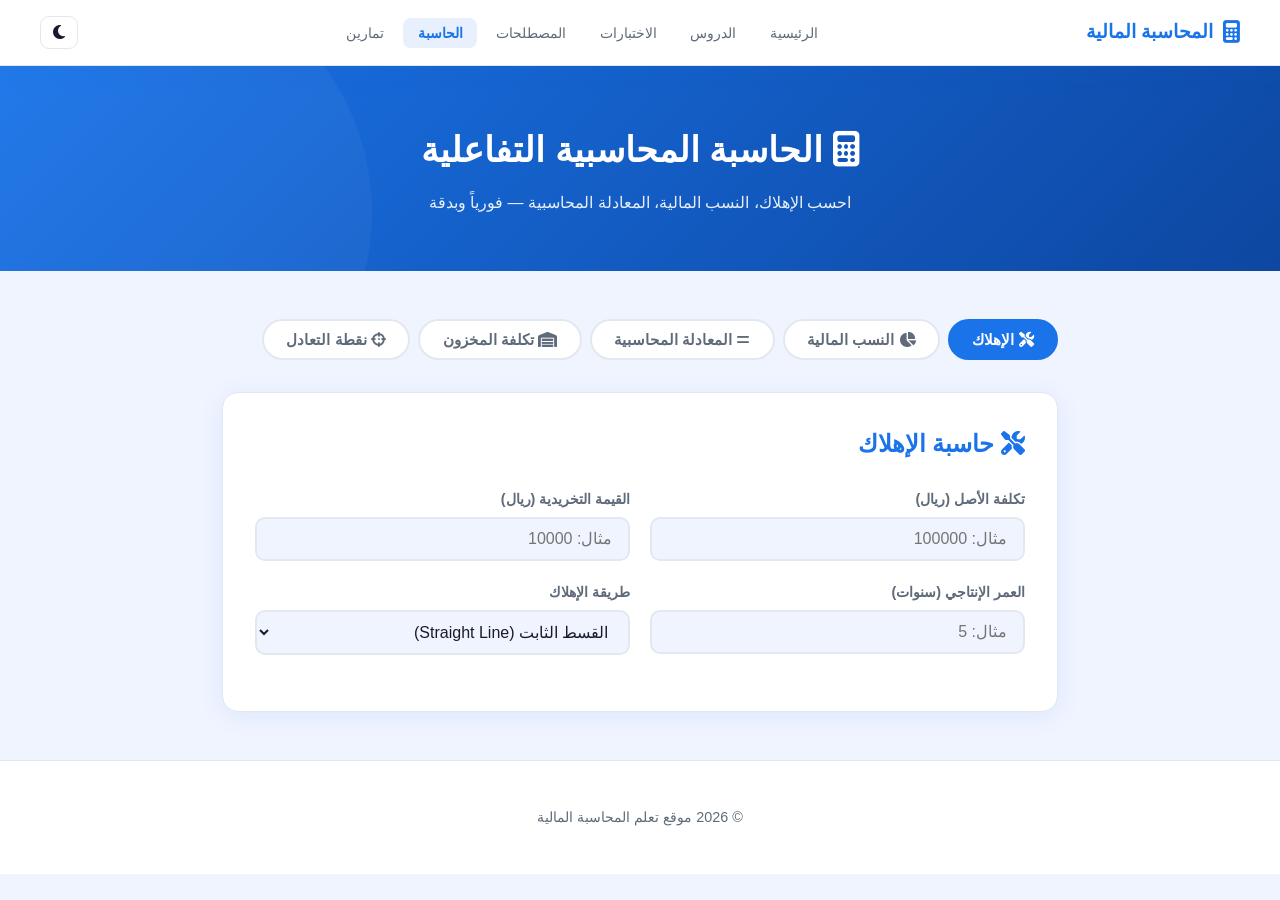
==== commit 8795b3d7: "Add interactive accounting calculator page" ====
--- a/pages/calculator.html
+++ b/pages/calculator.html
@@ -1,168 +1,281 @@
 <!DOCTYPE html>
 <html lang="ar" dir="rtl">
 <head>
-  <meta charset="UTF-8"/><meta name="viewport" content="width=device-width,initial-scale=1.0"/>
-  <title>الآلة الحاسبة المالية - المحاسبة المالية</title>
+  <meta charset="UTF-8"/>
+  <meta name="viewport" content="width=device-width,initial-scale=1.0"/>
+  <title>الحاسبة المحاسبية</title>
   <link rel="stylesheet" href="../css/style.css"/>
   <link rel="stylesheet" href="https://cdnjs.cloudflare.com/ajax/libs/font-awesome/6.5.0/css/all.min.css"/>
+  <style>
+    .calc-tabs{display:flex;gap:.5rem;flex-wrap:wrap;margin-bottom:2rem}
+    .calc-tab{padding:.6rem 1.4rem;border-radius:30px;border:2px solid var(--border);background:var(--bg2);color:var(--text2);cursor:pointer;font-family:inherit;font-size:.95rem;font-weight:600;transition:var(--transition)}
+    .calc-tab.active,.calc-tab:hover{background:var(--primary);color:#fff;border-color:var(--primary)}
+    .calc-section{display:none;background:var(--card-bg);border-radius:var(--radius);padding:2rem;box-shadow:var(--shadow);border:1px solid var(--border)}
+    .calc-section.active{display:block}
+    .calc-group{display:grid;grid-template-columns:1fr 1fr;gap:1.2rem;margin-bottom:1.5rem}
+    @media(max-width:600px){.calc-group{grid-template-columns:1fr}}
+    .calc-field label{display:block;font-weight:600;margin-bottom:.4rem;font-size:.9rem;color:var(--text2)}
+    .calc-field input{width:100%;padding:.7rem 1rem;border:2px solid var(--border);border-radius:10px;background:var(--bg);color:var(--text);font-size:1rem;font-family:inherit;transition:var(--transition)}
+    .calc-field input:focus{outline:none;border-color:var(--primary)}
+    .calc-result{background:linear-gradient(135deg,var(--primary),#0d47a1);border-radius:12px;padding:1.5rem;color:#fff;margin-top:1rem}
+    .calc-result h3{margin-bottom:1rem;font-size:1.1rem;opacity:.9}
+    .result-row{display:flex;justify-content:space-between;padding:.5rem 0;border-bottom:1px solid rgba(255,255,255,.2);font-size:1rem}
+    .result-row:last-child{border:none;font-size:1.2rem;font-weight:800;margin-top:.5rem}
+    .result-row .val{font-weight:700}
+    .dep-table{width:100%;border-collapse:collapse;margin-top:1.2rem;font-size:.9rem}
+    .dep-table th{background:rgba(255,255,255,.2);padding:.6rem;text-align:center}
+    .dep-table td{padding:.5rem;text-align:center;border-bottom:1px solid rgba(255,255,255,.15)}
+    .ratio-grid{display:grid;grid-template-columns:repeat(auto-fill,minmax(200px,1fr));gap:1rem;margin-top:1.2rem}
+    .ratio-card{background:rgba(255,255,255,.15);border-radius:10px;padding:1rem;text-align:center}
+    .ratio-card .ratio-val{font-size:1.8rem;font-weight:800;display:block;margin-bottom:.3rem}
+    .ratio-card .ratio-name{font-size:.8rem;opacity:.85}
+    .ratio-card .ratio-status{font-size:.78rem;margin-top:.3rem;padding:.2rem .6rem;border-radius:20px;display:inline-block}
+    .good{background:rgba(52,168,83,.4)} .warn{background:rgba(244,180,0,.4)} .bad{background:rgba(234,67,53,.4)}
+  </style>
 </head>
 <body>
 <nav class="navbar">
   <div class="nav-logo"><i class="fas fa-calculator"></i><span>المحاسبة المالية</span></div>
   <ul class="nav-links">
     <li><a href="../index.html">الرئيسية</a></li>
-    <li><a href="../pages/lessons.html">الدروس</a></li>
-    <li><a href="../pages/quiz.html">الاختبارات</a></li>
-    <li><a href="../pages/exercises.html">التمارين</a></li>
-    <li><a href="../pages/calculator.html">الحاسبة</a></li>
-    <li><a href="../pages/glossary.html">المصطلحات</a></li>
-    <li><a href="../pages/formulas.html">المعادلات</a></li>
-    <li><a href="../pages/cheatsheet.html">ورقة المراجعة</a></li>
+    <li><a href="lessons.html">الدروس</a></li>
+    <li><a href="quiz.html">الاختبارات</a></li>
+    <li><a href="glossary.html">المصطلحات</a></li>
+    <li><a href="calculator.html" class="active">الحاسبة</a></li>
+    <li><a href="exercises.html">تمارين</a></li>
   </ul>
-  <div class="nav-actions">
-    <button id="darkToggle" class="dark-btn"><i class="fas fa-moon"></i></button>
-    <button class="hamburger" id="hamburger"><i class="fas fa-bars"></i></button>
-  </div>
+  <button id="darkToggle" class="dark-btn"><i class="fas fa-moon"></i></button>
 </nav>
-<nav class="mobile-nav" id="mobileNav">
-  <a href="../index.html" >الرئيسية</a><a href="../pages/lessons.html" >الدروس</a>
-  <a href="../pages/quiz.html" >الاختبارات</a><a href="../pages/exercises.html" >التمارين</a>
-  <a href="../pages/calculator.html" class="active">الحاسبة</a><a href="../pages/glossary.html" >المصطلحات</a>
-  <a href="../pages/formulas.html" >المعادلات</a><a href="../pages/cheatsheet.html" >ورقة المراجعة</a>
-</nav>
 
 <div class="page-hero">
-  <h1><i class="fas fa-calculator"></i> الآلة الحاسبة المالية</h1>
-  <p>احسب النسب المالية ومعادلات الإهلاك تلقائياً — أدخل القيم واحصل على النتيجة فوراً</p>
+  <h1><i class="fas fa-calculator"></i> الحاسبة المحاسبية التفاعلية</h1>
+  <p>احسب الإهلاك، النسب المالية، المعادلة المحاسبية — فورياً وبدقة</p>
 </div>
-<div class="calc-container">
-  <div class="calc-grid">
-
-    <div class="calc-card">
-      <h3><i class="fas fa-equals"></i> المعادلة المحاسبية</h3>
-      <div class="calc-inputs">
-        <div><label>الأصول (ريال)</label><input id="ceA" type="number" placeholder="مثال: 500000" oninput="calcEq()"/></div>
-        <div><label>الخصوم (ريال)</label><input id="ceL" type="number" placeholder="مثال: 200000" oninput="calcEq()"/></div>
+
+<div style="max-width:900px;margin:3rem auto;padding:0 2rem">
+  <div class="calc-tabs">
+    <button class="calc-tab active" onclick="showCalc('depreciation',this)"><i class="fas fa-tools"></i> الإهلاك</button>
+    <button class="calc-tab" onclick="showCalc('ratios',this)"><i class="fas fa-chart-pie"></i> النسب المالية</button>
+    <button class="calc-tab" onclick="showCalc('equation',this)"><i class="fas fa-equals"></i> المعادلة المحاسبية</button>
+    <button class="calc-tab" onclick="showCalc('inventory',this)"><i class="fas fa-warehouse"></i> تكلفة المخزون</button>
+    <button class="calc-tab" onclick="showCalc('breakeven',this)"><i class="fas fa-crosshairs"></i> نقطة التعادل</button>
+  </div>
+
+  <!-- إهلاك -->
+  <div class="calc-section active" id="calc-depreciation">
+    <h2 style="margin-bottom:1.5rem;color:var(--primary)"><i class="fas fa-tools"></i> حاسبة الإهلاك</h2>
+    <div class="calc-group">
+      <div class="calc-field"><label>تكلفة الأصل (ريال)</label><input type="number" id="dep_cost" placeholder="مثال: 100000" oninput="calcDep()"/></div>
+      <div class="calc-field"><label>القيمة التخريدية (ريال)</label><input type="number" id="dep_salvage" placeholder="مثال: 10000" oninput="calcDep()"/></div>
+      <div class="calc-field"><label>العمر الإنتاجي (سنوات)</label><input type="number" id="dep_life" placeholder="مثال: 5" oninput="calcDep()"/></div>
+      <div class="calc-field">
+        <label>طريقة الإهلاك</label>
+        <select id="dep_method" onchange="calcDep()" style="width:100%;padding:.7rem 1rem;border:2px solid var(--border);border-radius:10px;background:var(--bg);color:var(--text);font-size:1rem;font-family:inherit">
+          <option value="sl">القسط الثابت (Straight Line)</option>
+          <option value="ddb">القسط المتناقص (Double Declining)</option>
+        </select>
       </div>
-      <button class="btn btn-primary btn-sm" onclick="calcEq()">احسب حقوق الملكية</button>
-      <div class="calc-result" id="ceR">أدخل القيم أعلاه</div>
-    </div>
-
-    <div class="calc-card">
-      <h3><i class="fas fa-chart-line"></i> صافي الربح</h3>
-      <div class="calc-inputs">
-        <div><label>إجمالي الإيرادات (ريال)</label><input id="niR" type="number" placeholder="مثال: 300000" oninput="calcNI()"/></div>
-        <div><label>إجمالي المصروفات (ريال)</label><input id="niE" type="number" placeholder="مثال: 220000" oninput="calcNI()"/></div>
-      </div>
-      <button class="btn btn-primary btn-sm" onclick="calcNI()">احسب صافي الربح</button>
-      <div class="calc-result" id="niR2">أدخل القيم أعلاه</div>
-    </div>
-
-    <div class="calc-card">
-      <h3><i class="fas fa-industry"></i> الإهلاك - القسط الثابت</h3>
-      <div class="calc-inputs">
-        <div><label>التكلفة الأصلية (ريال)</label><input id="dC" type="number" placeholder="مثال: 120000" oninput="calcDep()"/></div>
-        <div><label>القيمة التخريدية (ريال)</label><input id="dS" type="number" placeholder="مثال: 12000" oninput="calcDep()"/></div>
-        <div><label>العمر الإنتاجي (سنوات)</label><input id="dL" type="number" placeholder="مثال: 6" oninput="calcDep()"/></div>
-      </div>
-      <button class="btn btn-primary btn-sm" onclick="calcDep()">احسب قسط الإهلاك</button>
-      <div class="calc-result" id="dR">أدخل القيم أعلاه</div>
-    </div>
-
-    <div class="calc-card">
-      <h3><i class="fas fa-tint"></i> نسبة التداول</h3>
-      <div class="calc-inputs">
-        <div><label>الأصول المتداولة (ريال)</label><input id="crCA" type="number" placeholder="مثال: 250000" oninput="calcCR()"/></div>
-        <div><label>الخصوم المتداولة (ريال)</label><input id="crCL" type="number" placeholder="مثال: 100000" oninput="calcCR()"/></div>
-      </div>
-      <button class="btn btn-primary btn-sm" onclick="calcCR()">احسب نسبة التداول</button>
-      <div class="calc-result" id="crR">أدخل القيم أعلاه</div>
-    </div>
-
-    <div class="calc-card">
-      <h3><i class="fas fa-bolt"></i> نسبة السيولة السريعة</h3>
-      <div class="calc-inputs">
-        <div><label>الأصول المتداولة (ريال)</label><input id="qrCA" type="number" placeholder="مثال: 250000" oninput="calcQR()"/></div>
-        <div><label>المخزون (ريال)</label><input id="qrInv" type="number" placeholder="مثال: 60000" oninput="calcQR()"/></div>
-        <div><label>الخصوم المتداولة (ريال)</label><input id="qrCL" type="number" placeholder="مثال: 100000" oninput="calcQR()"/></div>
-      </div>
-      <button class="btn btn-primary btn-sm" onclick="calcQR()">احسب النسبة السريعة</button>
-      <div class="calc-result" id="qrR">أدخل القيم أعلاه</div>
-    </div>
-
-    <div class="calc-card">
-      <h3><i class="fas fa-percent"></i> هامش الربح</h3>
-      <div class="calc-inputs">
-        <div><label>صافي الربح (ريال)</label><input id="pmNI" type="number" placeholder="مثال: 50000" oninput="calcPM()"/></div>
-        <div><label>صافي المبيعات (ريال)</label><input id="pmSales" type="number" placeholder="مثال: 500000" oninput="calcPM()"/></div>
-      </div>
-      <button class="btn btn-primary btn-sm" onclick="calcPM()">احسب هامش الربح</button>
-      <div class="calc-result" id="pmR">أدخل القيم أعلاه</div>
-    </div>
-
-    <div class="calc-card">
-      <h3><i class="fas fa-trophy"></i> العائد على حقوق الملكية (ROE)</h3>
-      <div class="calc-inputs">
-        <div><label>صافي الربح (ريال)</label><input id="roeNI" type="number" placeholder="مثال: 50000" oninput="calcROE()"/></div>
-        <div><label>حقوق الملكية (ريال)</label><input id="roeEq" type="number" placeholder="مثال: 300000" oninput="calcROE()"/></div>
-      </div>
-      <button class="btn btn-primary btn-sm" onclick="calcROE()">احسب ROE</button>
-      <div class="calc-result" id="roeR">أدخل القيم أعلاه</div>
-    </div>
-
-    <div class="calc-card">
-      <h3><i class="fas fa-star"></i> العائد على الأصول (ROA)</h3>
-      <div class="calc-inputs">
-        <div><label>صافي الربح (ريال)</label><input id="roaNI" type="number" placeholder="مثال: 50000" oninput="calcROA()"/></div>
-        <div><label>إجمالي الأصول (ريال)</label><input id="roaA" type="number" placeholder="مثال: 800000" oninput="calcROA()"/></div>
-      </div>
-      <button class="btn btn-primary btn-sm" onclick="calcROA()">احسب ROA</button>
-      <div class="calc-result" id="roaR">أدخل القيم أعلاه</div>
-    </div>
-
-    <div class="calc-card">
-      <h3><i class="fas fa-balance-scale"></i> نسبة الدين إلى الملكية</h3>
-      <div class="calc-inputs">
-        <div><label>إجمالي الخصوم (ريال)</label><input id="dtL" type="number" placeholder="مثال: 400000" oninput="calcDTE()"/></div>
-        <div><label>حقوق الملكية (ريال)</label><input id="dtE" type="number" placeholder="مثال: 300000" oninput="calcDTE()"/></div>
-      </div>
-      <button class="btn btn-primary btn-sm" onclick="calcDTE()">احسب نسبة الدين</button>
-      <div class="calc-result" id="dteR">أدخل القيم أعلاه</div>
-    </div>
-
-    <div class="calc-card">
-      <h3><i class="fas fa-warehouse"></i> معدل دوران المخزون</h3>
-      <div class="calc-inputs">
-        <div><label>تكلفة البضائع المباعة (ريال)</label><input id="itoCOGS" type="number" placeholder="مثال: 360000" oninput="calcITO()"/></div>
-        <div><label>متوسط المخزون (ريال)</label><input id="itoAvg" type="number" placeholder="مثال: 60000" oninput="calcITO()"/></div>
-      </div>
-      <button class="btn btn-primary btn-sm" onclick="calcITO()">احسب معدل الدوران</button>
-      <div class="calc-result" id="itoR">أدخل القيم أعلاه</div>
-    </div>
-
+    </div>
+    <div class="calc-result" id="dep-result" style="display:none">
+      <h3><i class="fas fa-table"></i> جدول الإهلاك السنوي</h3>
+      <table class="dep-table" id="dep-table"></table>
+    </div>
+  </div>
+
+  <!-- النسب المالية -->
+  <div class="calc-section" id="calc-ratios">
+    <h2 style="margin-bottom:1.5rem;color:var(--primary)"><i class="fas fa-chart-pie"></i> حاسبة النسب المالية</h2>
+    <div class="calc-group">
+      <div class="calc-field"><label>الأصول المتداولة</label><input type="number" id="r_ca" placeholder="مثال: 200000" oninput="calcRatios()"/></div>
+      <div class="calc-field"><label>الخصوم المتداولة</label><input type="number" id="r_cl" placeholder="مثال: 100000" oninput="calcRatios()"/></div>
+      <div class="calc-field"><label>المخزون</label><input type="number" id="r_inv" placeholder="مثال: 50000" oninput="calcRatios()"/></div>
+      <div class="calc-field"><label>صافي الربح</label><input type="number" id="r_ni" placeholder="مثال: 40000" oninput="calcRatios()"/></div>
+      <div class="calc-field"><label>صافي المبيعات</label><input type="number" id="r_sales" placeholder="مثال: 500000" oninput="calcRatios()"/></div>
+      <div class="calc-field"><label>إجمالي الأصول</label><input type="number" id="r_ta" placeholder="مثال: 800000" oninput="calcRatios()"/></div>
+      <div class="calc-field"><label>إجمالي الخصوم</label><input type="number" id="r_tl" placeholder="مثال: 300000" oninput="calcRatios()"/></div>
+      <div class="calc-field"><label>حقوق الملكية</label><input type="number" id="r_eq" placeholder="مثال: 500000" oninput="calcRatios()"/></div>
+    </div>
+    <div class="calc-result" id="ratios-result" style="display:none">
+      <h3><i class="fas fa-chart-bar"></i> نتائج النسب المالية</h3>
+      <div class="ratio-grid" id="ratio-grid"></div>
+    </div>
+  </div>
+
+  <!-- المعادلة المحاسبية -->
+  <div class="calc-section" id="calc-equation">
+    <h2 style="margin-bottom:1.5rem;color:var(--primary)"><i class="fas fa-equals"></i> التحقق من المعادلة المحاسبية</h2>
+    <div class="calc-group">
+      <div class="calc-field"><label>إجمالي الأصول</label><input type="number" id="eq_assets" placeholder="مثال: 500000" oninput="calcEquation()"/></div>
+      <div class="calc-field"><label>إجمالي الخصوم</label><input type="number" id="eq_liab" placeholder="مثال: 200000" oninput="calcEquation()"/></div>
+      <div class="calc-field"><label>حقوق الملكية</label><input type="number" id="eq_equity" placeholder="مثال: 300000" oninput="calcEquation()"/></div>
+    </div>
+    <div class="calc-result" id="eq-result" style="display:none">
+      <div id="eq-output"></div>
+    </div>
+  </div>
+
+  <!-- تكلفة المخزون -->
+  <div class="calc-section" id="calc-inventory">
+    <h2 style="margin-bottom:1.5rem;color:var(--primary)"><i class="fas fa-warehouse"></i> حاسبة المتوسط المرجح للمخزون</h2>
+    <div id="inv-rows"></div>
+    <button class="btn btn-outline" onclick="addInvRow()" style="margin-bottom:1.5rem"><i class="fas fa-plus"></i> إضافة دفعة</button>
+    <div class="calc-field" style="margin-bottom:1.5rem"><label>الكمية المباعة (وحدات)</label><input type="number" id="inv_sold" placeholder="مثال: 15" oninput="calcInventory()"/></div>
+    <div class="calc-result" id="inv-result" style="display:none">
+      <div id="inv-output"></div>
+    </div>
+  </div>
+
+  <!-- نقطة التعادل -->
+  <div class="calc-section" id="calc-breakeven">
+    <h2 style="margin-bottom:1.5rem;color:var(--primary)"><i class="fas fa-crosshairs"></i> حاسبة نقطة التعادل</h2>
+    <div class="calc-group">
+      <div class="calc-field"><label>سعر بيع الوحدة (ريال)</label><input type="number" id="be_price" placeholder="مثال: 50" oninput="calcBreakeven()"/></div>
+      <div class="calc-field"><label>التكلفة المتغيرة للوحدة (ريال)</label><input type="number" id="be_vc" placeholder="مثال: 30" oninput="calcBreakeven()"/></div>
+      <div class="calc-field"><label>التكاليف الثابتة الإجمالية (ريال)</label><input type="number" id="be_fc" placeholder="مثال: 100000" oninput="calcBreakeven()"/></div>
+    </div>
+    <div class="calc-result" id="be-result" style="display:none">
+      <div id="be-output"></div>
+    </div>
   </div>
 </div>
+
+<footer class="footer"><p>© 2026 موقع تعلم المحاسبة المالية</p></footer>
+<script src="../js/main.js"></script>
 <script>
-function fmt(n){return n.toLocaleString('ar-SA',{maximumFractionDigits:2})}
-function setR(id,v){document.getElementById(id).textContent=v}
-function calcEq(){const a=+document.getElementById('ceA').value||0,l=+document.getElementById('ceL').value||0;if(!a&&!l)return;setR('ceR','حقوق الملكية = '+fmt(a-l)+' ريال');}
-function calcNI(){const r=+document.getElementById('niR').value||0,e=+document.getElementById('niE').value||0;if(!r&&!e)return;const n=r-e;setR('niR2',(n>=0?'✅ صافي الربح = ':'❌ صافي الخسارة = ')+fmt(Math.abs(n))+' ريال');}
-function calcDep(){const c=+document.getElementById('dC').value||0,s=+document.getElementById('dS').value||0,l=+document.getElementById('dL').value||0;if(!c||!l)return;const d=(c-s)/l;setR('dR','القسط السنوي = '+fmt(d)+' ريال | إجمالي الإهلاك = '+fmt(c-s)+' ريال');}
-function calcCR(){const ca=+document.getElementById('crCA').value||0,cl=+document.getElementById('crCL').value||0;if(!ca||!cl)return;const r=ca/cl;const stat=r>=2?'✅ ممتاز':r>=1?'⚠️ مقبول':'❌ ضعيف';setR('crR','نسبة التداول = '+r.toFixed(2)+' '+stat);}
-function calcQR(){const ca=+document.getElementById('qrCA').value||0,inv=+document.getElementById('qrInv').value||0,cl=+document.getElementById('qrCL').value||0;if(!ca||!cl)return;const r=(ca-inv)/cl;const stat=r>=1?'✅ جيد':'⚠️ يحتاج مراجعة';setR('qrR','نسبة السريعة = '+r.toFixed(2)+' '+stat);}
-function calcPM(){const ni=+document.getElementById('pmNI').value||0,s=+document.getElementById('pmSales').value||0;if(!ni||!s)return;setR('pmR','هامش الربح = '+(ni/s*100).toFixed(2)+'%');}
-function calcROE(){const ni=+document.getElementById('roeNI').value||0,eq=+document.getElementById('roeEq').value||0;if(!ni||!eq)return;setR('roeR','ROE = '+(ni/eq*100).toFixed(2)+'%');}
-function calcROA(){const ni=+document.getElementById('roaNI').value||0,a=+document.getElementById('roaA').value||0;if(!ni||!a)return;setR('roaR','ROA = '+(ni/a*100).toFixed(2)+'%');}
-function calcDTE(){const l=+document.getElementById('dtL').value||0,e=+document.getElementById('dtE').value||0;if(!l||!e)return;const r=l/e;const stat=r<=1?'✅ جيد':r<=1.5?'⚠️ مقبول':'❌ مرتفع';setR('dteR','نسبة الدين = '+r.toFixed(2)+' '+stat);}
-function calcITO(){const c=+document.getElementById('itoCOGS').value||0,a=+document.getElementById('itoAvg').value||0;if(!c||!a)return;const r=c/a;setR('itoR','معدل الدوران = '+r.toFixed(1)+' مرة | أيام الدوران = '+Math.round(365/r)+' يوم');}
+function showCalc(id, btn){
+  document.querySelectorAll('.calc-section').forEach(s=>s.classList.remove('active'));
+  document.querySelectorAll('.calc-tab').forEach(b=>b.classList.remove('active'));
+  document.getElementById('calc-'+id).classList.add('active');
+  btn.classList.add('active');
+}
+
+// ─── الإهلاك ───
+function calcDep(){
+  const cost=+document.getElementById('dep_cost').value;
+  const salvage=+document.getElementById('dep_salvage').value;
+  const life=+document.getElementById('dep_life').value;
+  const method=document.getElementById('dep_method').value;
+  if(!cost||!life||cost<=salvage&&method==='sl') return;
+  document.getElementById('dep-result').style.display='block';
+  let rows='<tr><th>السنة</th><th>قسط الإهلاك</th><th>مجمّع الإهلاك</th><th>القيمة الدفترية</th></tr>';
+  let bv=cost, accDep=0;
+  const rate=2/life;
+  for(let y=1;y<=life;y++){
+    let dep;
+    if(method==='sl') dep=(cost-salvage)/life;
+    else { dep=bv*rate; if(bv-dep<salvage) dep=bv-salvage; }
+    if(dep<0) dep=0;
+    accDep+=dep; bv-=dep;
+    rows+=`<tr><td>${y}</td><td>${dep.toFixed(2)}</td><td>${accDep.toFixed(2)}</td><td>${bv.toFixed(2)}</td></tr>`;
+  }
+  document.getElementById('dep-table').innerHTML=rows;
+}
+
+// ─── النسب ───
+function calcRatios(){
+  const ca=+document.getElementById('r_ca').value;
+  const cl=+document.getElementById('r_cl').value;
+  const inv=+document.getElementById('r_inv').value;
+  const ni=+document.getElementById('r_ni').value;
+  const sales=+document.getElementById('r_sales').value;
+  const ta=+document.getElementById('r_ta').value;
+  const tl=+document.getElementById('r_tl').value;
+  const eq=+document.getElementById('r_eq').value;
+  if(!ca||!cl) return;
+  document.getElementById('ratios-result').style.display='block';
+  const ratios=[
+    {name:'نسبة التداول',val:cl?(ca/cl).toFixed(2):'-',unit:'',good:v=>v>=2,warn:v=>v>=1&&v<2},
+    {name:'نسبة السيولة السريعة',val:cl?((ca-inv)/cl).toFixed(2):'-',unit:'',good:v=>v>=1,warn:v=>v>=0.5&&v<1},
+    {name:'هامش الربح الصافي',val:sales?(ni/sales*100).toFixed(1)+' %':'-',unit:'',good:v=>v>=10,warn:v=>v>=5&&v<10},
+    {name:'العائد على الأصول ROA',val:ta?(ni/ta*100).toFixed(1)+' %':'-',unit:'',good:v=>v>=5,warn:v=>v>=2&&v<5},
+    {name:'العائد على حقوق الملكية ROE',val:eq?(ni/eq*100).toFixed(1)+' %':'-',unit:'',good:v=>v>=15,warn:v=>v>=8&&v<15},
+    {name:'نسبة الدين إلى الملكية',val:eq?(tl/eq).toFixed(2):'-',unit:'',good:v=>v<=1,warn:v=>v>1&&v<=2},
+  ];
+  let html='';
+  ratios.forEach(r=>{
+    const v=parseFloat(r.val);
+    let cls=r.good&&r.good(v)?'good':r.warn&&r.warn(v)?'warn':'bad';
+    let label=cls==='good'?'✅ جيد':cls==='warn'?'⚠️ مقبول':'❌ ضعيف';
+    html+=`<div class="ratio-card"><span class="ratio-val">${r.val}</span><div class="ratio-name">${r.name}</div><span class="ratio-status ${cls}">${label}</span></div>`;
+  });
+  document.getElementById('ratio-grid').innerHTML=html;
+}
+
+// ─── المعادلة المحاسبية ───
+function calcEquation(){
+  const a=+document.getElementById('eq_assets').value;
+  const l=+document.getElementById('eq_liab').value;
+  const e=+document.getElementById('eq_equity').value;
+  if(!a) return;
+  document.getElementById('eq-result').style.display='block';
+  const rhs=l+e;
+  const diff=Math.abs(a-rhs);
+  const balanced=diff<0.01;
+  document.getElementById('eq-output').innerHTML=`
+    <div class="result-row"><span>الأصول</span><span class="val">${a.toLocaleString()} ريال</span></div>
+    <div class="result-row"><span>الخصوم</span><span class="val">${l.toLocaleString()} ريال</span></div>
+    <div class="result-row"><span>حقوق الملكية</span><span class="val">${e.toLocaleString()} ريال</span></div>
+    <div class="result-row"><span>الخصوم + حقوق الملكية</span><span class="val">${rhs.toLocaleString()} ريال</span></div>
+    <div class="result-row"><span>${balanced?'✅ المعادلة متوازنة':'❌ المعادلة غير متوازنة — الفرق: '+diff.toLocaleString()+' ريال'}</span></div>
+  `;
+}
+
+// ─── المخزون ───
+let invCount=2;
+function addInvRow(){
+  invCount++;
+  const div=document.createElement('div');
+  div.className='calc-group';
+  div.id='inv-row-'+invCount;
+  div.innerHTML=`<div class="calc-field"><label>الكمية (دفعة ${invCount})</label><input type="number" placeholder="وحدات" oninput="calcInventory()"/></div><div class="calc-field"><label>التكلفة للوحدة</label><input type="number" placeholder="ريال" oninput="calcInventory()"/></div>`;
+  document.getElementById('inv-rows').appendChild(div);
+}
+document.getElementById('inv-rows').innerHTML=`
+  <div class="calc-group"><div class="calc-field"><label>الكمية (دفعة 1)</label><input type="number" placeholder="وحدات" oninput="calcInventory()"/></div><div class="calc-field"><label>التكلفة للوحدة</label><input type="number" placeholder="ريال" oninput="calcInventory()"/></div></div>
+  <div class="calc-group"><div class="calc-field"><label>الكمية (دفعة 2)</label><input type="number" placeholder="وحدات" oninput="calcInventory()"/></div><div class="calc-field"><label>التكلفة للوحدة</label><input type="number" placeholder="ريال" oninput="calcInventory()"/></div></div>
+`;
+function calcInventory(){
+  const rows=document.querySelectorAll('#inv-rows .calc-group');
+  let totalUnits=0,totalCost=0;
+  rows.forEach(row=>{
+    const inputs=row.querySelectorAll('input');
+    const qty=+inputs[0].value||0;
+    const cost=+inputs[1].value||0;
+    totalUnits+=qty; totalCost+=qty*cost;
+  });
+  if(!totalUnits) return;
+  const sold=+document.getElementById('inv_sold').value||0;
+  const avg=totalCost/totalUnits;
+  const cogsSold=avg*sold;
+  const endingInv=avg*(totalUnits-sold);
+  document.getElementById('inv-result').style.display='block';
+  document.getElementById('inv-output').innerHTML=`
+    <div class="result-row"><span>إجمالي الوحدات المشتراة</span><span class="val">${totalUnits} وحدة</span></div>
+    <div class="result-row"><span>إجمالي التكلفة</span><span class="val">${totalCost.toFixed(2)} ريال</span></div>
+    <div class="result-row"><span>التكلفة المتوسطة للوحدة</span><span class="val">${avg.toFixed(2)} ريال</span></div>
+    <div class="result-row"><span>تكلفة البضاعة المباعة (${sold} وحدة)</span><span class="val">${cogsSold.toFixed(2)} ريال</span></div>
+    <div class="result-row"><span>قيمة المخزون النهائي</span><span class="val">${endingInv.toFixed(2)} ريال</span></div>
+  `;
+}
+
+// ─── نقطة التعادل ───
+function calcBreakeven(){
+  const p=+document.getElementById('be_price').value;
+  const vc=+document.getElementById('be_vc').value;
+  const fc=+document.getElementById('be_fc').value;
+  if(!p||!vc||!fc||p<=vc) return;
+  document.getElementById('be-result').style.display='block';
+  const cm=p-vc;
+  const beUnits=fc/cm;
+  const beSales=beUnits*p;
+  const cmRatio=(cm/p*100);
+  document.getElementById('be-output').innerHTML=`
+    <div class="result-row"><span>هامش المساهمة للوحدة</span><span class="val">${cm.toFixed(2)} ريال</span></div>
+    <div class="result-row"><span>نسبة هامش المساهمة</span><span class="val">${cmRatio.toFixed(1)} %</span></div>
+    <div class="result-row"><span>نقطة التعادل (وحدات)</span><span class="val">${Math.ceil(beUnits).toLocaleString()} وحدة</span></div>
+    <div class="result-row"><span>نقطة التعادل (ريال)</span><span class="val">${beSales.toFixed(2)} ريال</span></div>
+  `;
+}
 </script>
-
-<footer class="footer"><div class="footer-content">
-  <p>© 2026 موقع تعلم المحاسبة المالية | صُمِّم للطلاب والمهتمين</p>
-  <div class="footer-links">
-    <a href="../index.html">الرئيسية</a><a href="../pages/lessons.html">الدروس</a><a href="../pages/quiz.html">الاختبارات</a>
-    <a href="../pages/exercises.html">التمارين</a><a href="../pages/calculator.html">الحاسبة</a>
-    <a href="../pages/glossary.html">المصطلحات</a><a href="../pages/formulas.html">المعادلات</a><a href="../pages/cheatsheet.html">ورقة المراجعة</a>
-  </div>
-</div></footer>
-<script src="../js/main.js"></script>
+</body>
+</html>
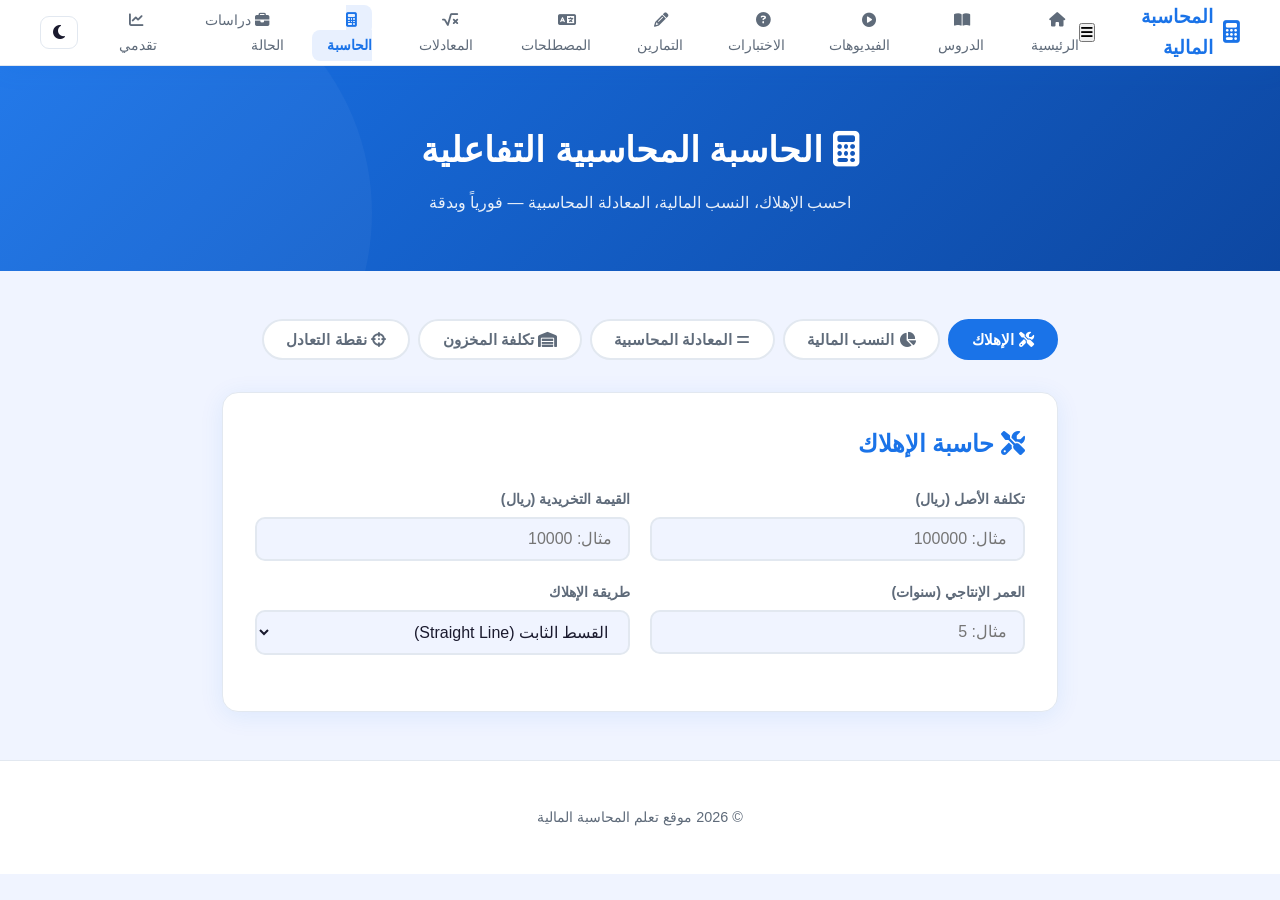
==== commit 58ee0b10: "Add full navbar to calculator.html" ====
--- a/pages/calculator.html
+++ b/pages/calculator.html
@@ -36,13 +36,18 @@
 <body>
 <nav class="navbar">
   <div class="nav-logo"><i class="fas fa-calculator"></i><span>المحاسبة المالية</span></div>
-  <ul class="nav-links">
-    <li><a href="../index.html">الرئيسية</a></li>
-    <li><a href="lessons.html">الدروس</a></li>
-    <li><a href="quiz.html">الاختبارات</a></li>
-    <li><a href="glossary.html">المصطلحات</a></li>
-    <li><a href="calculator.html" class="active">الحاسبة</a></li>
-    <li><a href="exercises.html">تمارين</a></li>
+  <button class="nav-toggle" id="navToggle" aria-label="القائمة"><i class="fas fa-bars"></i></button>
+  <ul class="nav-links" id="navLinks">
+    <li><a href="../index.html"><i class="fas fa-home"></i> الرئيسية</a></li>
+    <li><a href="lessons.html" ><i class="fas fa-book-open"></i> الدروس</a></li>
+    <li><a href="videos.html" ><i class="fas fa-play-circle"></i> الفيديوهات</a></li>
+    <li><a href="quiz.html" ><i class="fas fa-question-circle"></i> الاختبارات</a></li>
+    <li><a href="exercises.html" ><i class="fas fa-pencil-alt"></i> التمارين</a></li>
+    <li><a href="glossary.html" ><i class="fas fa-language"></i> المصطلحات</a></li>
+    <li><a href="formulas.html" ><i class="fas fa-square-root-alt"></i> المعادلات</a></li>
+    <li><a href="calculator.html" class="active"><i class="fas fa-calculator"></i> الحاسبة</a></li>
+    <li><a href="cases.html" ><i class="fas fa-briefcase"></i> دراسات الحالة</a></li>
+    <li><a href="dashboard.html" ><i class="fas fa-chart-line"></i> تقدمي</a></li>
   </ul>
   <button id="darkToggle" class="dark-btn"><i class="fas fa-moon"></i></button>
 </nav>
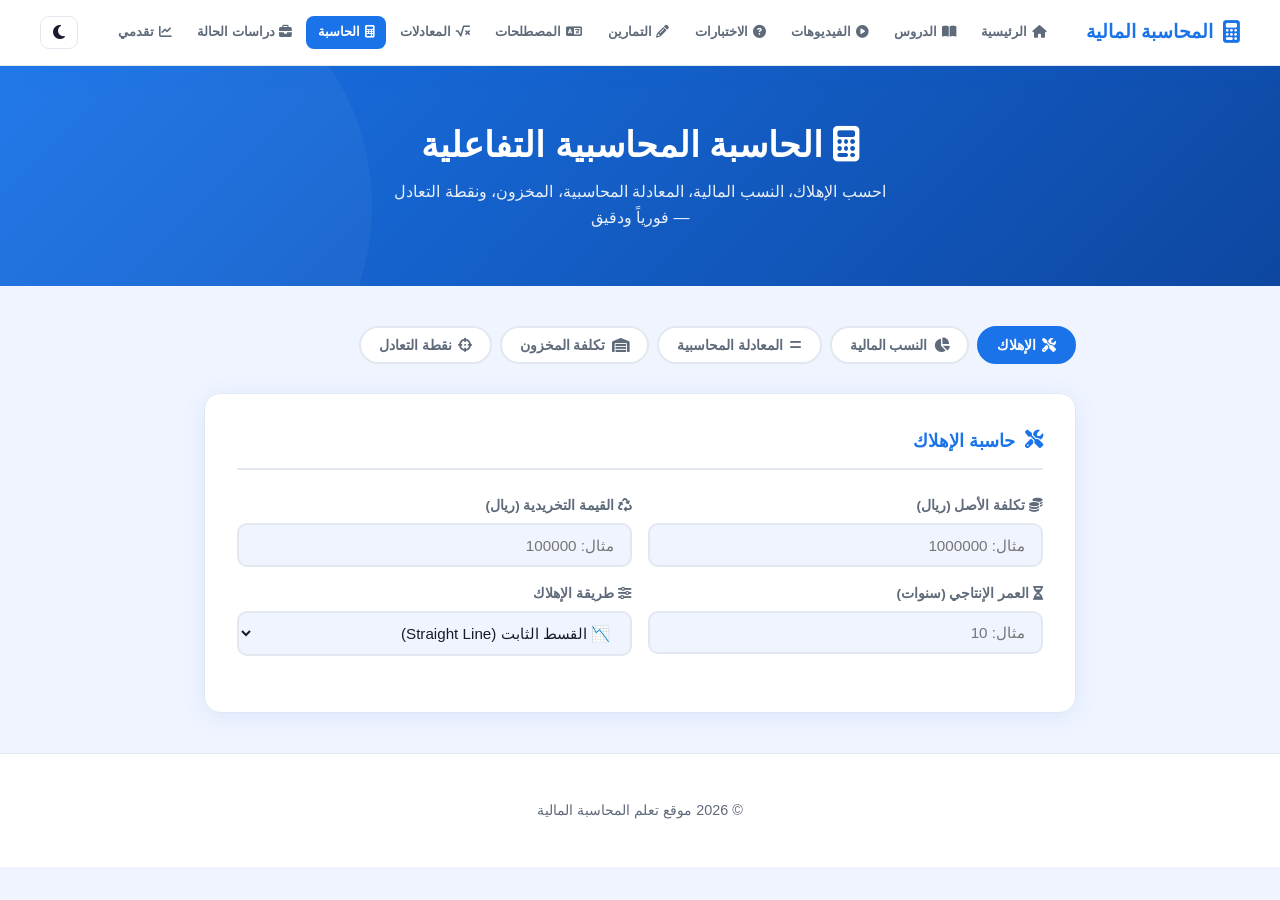
==== commit 8987c669: "Fix: dep-table overflow, number formatting, redesign all calc sections" ====
--- a/pages/calculator.html
+++ b/pages/calculator.html
@@ -3,34 +3,101 @@
 <head>
   <meta charset="UTF-8"/>
   <meta name="viewport" content="width=device-width,initial-scale=1.0"/>
-  <title>الحاسبة المحاسبية</title>
+  <title>الحاسبة المحاسبية - المحاسبة المالية</title>
   <link rel="stylesheet" href="../css/style.css"/>
   <link rel="stylesheet" href="https://cdnjs.cloudflare.com/ajax/libs/font-awesome/6.5.0/css/all.min.css"/>
   <style>
-    .calc-tabs{display:flex;gap:.5rem;flex-wrap:wrap;margin-bottom:2rem}
-    .calc-tab{padding:.6rem 1.4rem;border-radius:30px;border:2px solid var(--border);background:var(--bg2);color:var(--text2);cursor:pointer;font-family:inherit;font-size:.95rem;font-weight:600;transition:var(--transition)}
+    /* ─── Layout ─── */
+    .calc-wrap{max-width:920px;margin:0 auto;padding:2.5rem 1.5rem}
+
+    /* ─── Tabs ─── */
+    .calc-tabs{display:flex;flex-wrap:wrap;gap:.5rem;margin-bottom:1.8rem}
+    .calc-tab{display:inline-flex;align-items:center;gap:.4rem;padding:.55rem 1.1rem;border-radius:30px;
+      border:2px solid var(--border);background:var(--card-bg);color:var(--text2);
+      cursor:pointer;font-family:inherit;font-size:.88rem;font-weight:600;transition:var(--transition)}
     .calc-tab.active,.calc-tab:hover{background:var(--primary);color:#fff;border-color:var(--primary)}
-    .calc-section{display:none;background:var(--card-bg);border-radius:var(--radius);padding:2rem;box-shadow:var(--shadow);border:1px solid var(--border)}
+
+    /* ─── Section card ─── */
+    .calc-section{display:none;background:var(--card-bg);border-radius:var(--radius);
+      padding:2rem;box-shadow:var(--shadow);border:1px solid var(--border)}
     .calc-section.active{display:block}
-    .calc-group{display:grid;grid-template-columns:1fr 1fr;gap:1.2rem;margin-bottom:1.5rem}
-    @media(max-width:600px){.calc-group{grid-template-columns:1fr}}
-    .calc-field label{display:block;font-weight:600;margin-bottom:.4rem;font-size:.9rem;color:var(--text2)}
-    .calc-field input{width:100%;padding:.7rem 1rem;border:2px solid var(--border);border-radius:10px;background:var(--bg);color:var(--text);font-size:1rem;font-family:inherit;transition:var(--transition)}
-    .calc-field input:focus{outline:none;border-color:var(--primary)}
-    .calc-result{background:linear-gradient(135deg,var(--primary),#0d47a1);border-radius:12px;padding:1.5rem;color:#fff;margin-top:1rem}
-    .calc-result h3{margin-bottom:1rem;font-size:1.1rem;opacity:.9}
-    .result-row{display:flex;justify-content:space-between;padding:.5rem 0;border-bottom:1px solid rgba(255,255,255,.2);font-size:1rem}
-    .result-row:last-child{border:none;font-size:1.2rem;font-weight:800;margin-top:.5rem}
-    .result-row .val{font-weight:700}
-    .dep-table{width:100%;border-collapse:collapse;margin-top:1.2rem;font-size:.9rem}
-    .dep-table th{background:rgba(255,255,255,.2);padding:.6rem;text-align:center}
-    .dep-table td{padding:.5rem;text-align:center;border-bottom:1px solid rgba(255,255,255,.15)}
-    .ratio-grid{display:grid;grid-template-columns:repeat(auto-fill,minmax(200px,1fr));gap:1rem;margin-top:1.2rem}
-    .ratio-card{background:rgba(255,255,255,.15);border-radius:10px;padding:1rem;text-align:center}
-    .ratio-card .ratio-val{font-size:1.8rem;font-weight:800;display:block;margin-bottom:.3rem}
-    .ratio-card .ratio-name{font-size:.8rem;opacity:.85}
-    .ratio-card .ratio-status{font-size:.78rem;margin-top:.3rem;padding:.2rem .6rem;border-radius:20px;display:inline-block}
-    .good{background:rgba(52,168,83,.4)} .warn{background:rgba(244,180,0,.4)} .bad{background:rgba(234,67,53,.4)}
+    .calc-section-title{font-size:1.15rem;font-weight:800;color:var(--primary);
+      display:flex;align-items:center;gap:.6rem;margin-bottom:1.6rem;
+      padding-bottom:.8rem;border-bottom:2px solid var(--border)}
+
+    /* ─── Input grid ─── */
+    .calc-grid{display:grid;grid-template-columns:1fr 1fr;gap:1rem;margin-bottom:1.5rem}
+    @media(max-width:600px){.calc-grid{grid-template-columns:1fr}}
+    .calc-field label{display:block;font-size:.85rem;font-weight:700;
+      color:var(--text2);margin-bottom:.4rem}
+    .calc-field input,.calc-field select{
+      width:100%;padding:.7rem 1rem;
+      border:2px solid var(--border);border-radius:10px;
+      background:var(--bg);color:var(--text);
+      font-size:.95rem;font-family:inherit;
+      transition:var(--transition);outline:none}
+    .calc-field input:focus,.calc-field select:focus{
+      border-color:var(--primary);box-shadow:0 0 0 3px rgba(26,115,232,.12)}
+
+    /* ─── Result header ─── */
+    .result-header{
+      background:linear-gradient(135deg,var(--primary),#0d47a1);
+      color:#fff;border-radius:12px 12px 0 0;
+      padding:1rem 1.4rem;font-size:1rem;font-weight:700;
+      display:flex;align-items:center;gap:.5rem;margin-top:1.4rem}
+
+    /* ─── Result body ─── */
+    .result-body{
+      background:var(--card-bg);border:2px solid var(--border);
+      border-top:none;border-radius:0 0 12px 12px;padding:1.2rem}
+    .result-row{display:flex;justify-content:space-between;align-items:center;
+      padding:.55rem 0;border-bottom:1px solid var(--border);font-size:.93rem;gap:.5rem}
+    .result-row:last-child{border:none;font-weight:800;font-size:1rem;
+      color:var(--primary);padding-top:.8rem}
+    .result-row .val{font-weight:700;color:var(--primary);
+      direction:ltr;text-align:left;white-space:nowrap}
+
+    /* ─── Depreciation table ─── */
+    .table-scroll{overflow-x:auto;border-radius:10px;margin-top:0;
+      border:1px solid var(--border);-webkit-overflow-scrolling:touch}
+    .dep-table{width:100%;border-collapse:collapse;font-size:.9rem;min-width:380px}
+    .dep-table thead tr{background:linear-gradient(135deg,var(--primary),#0d47a1);color:#fff}
+    .dep-table th{padding:.7rem .9rem;text-align:center;font-weight:700;
+      white-space:nowrap;font-size:.85rem}
+    .dep-table td{padding:.6rem .9rem;text-align:center;border-bottom:1px solid var(--border);
+      font-size:.85rem;white-space:nowrap;direction:ltr}
+    .dep-table tbody tr:nth-child(even){background:var(--bg)}
+    .dep-table tbody tr:hover{background:var(--primary-light)}
+    .dep-table tfoot tr{background:var(--primary-light);font-weight:800;color:var(--primary)}
+    .dep-table tfoot td{padding:.65rem .9rem;border-top:2px solid var(--primary)}
+    body.dark .dep-table tbody tr:nth-child(even){background:#1a2235}
+    body.dark .dep-table tbody tr:hover{background:#1e3a5f}
+    body.dark .dep-table tfoot tr{background:#1e3a5f}
+
+    /* ─── Ratio cards ─── */
+    .ratio-grid{display:grid;grid-template-columns:repeat(auto-fill,minmax(180px,1fr));gap:1rem;margin-top:1rem}
+    .ratio-card{background:var(--card-bg);border:2px solid var(--border);border-radius:12px;
+      padding:1.1rem;text-align:center;transition:var(--transition)}
+    .ratio-card:hover{border-color:var(--primary);transform:translateY(-2px)}
+    .ratio-val{font-size:1.7rem;font-weight:900;color:var(--primary);display:block;margin-bottom:.25rem}
+    .ratio-name{font-size:.78rem;color:var(--text2);margin-bottom:.5rem;line-height:1.4}
+    .ratio-badge{display:inline-block;padding:.2rem .7rem;border-radius:20px;font-size:.75rem;font-weight:700}
+    .rbg{background:#e8f5e9;color:#1b5e20}.rbw{background:#fff8e1;color:#e65100}.rbb{background:#fce4ec;color:#b71c1c}
+    body.dark .rbg{background:#1b3a27;color:#81c784}
+    body.dark .rbw{background:#3e2723;color:#ffb74d}
+    body.dark .rbb{background:#3e0f0f;color:#ef9a9a}
+
+    /* ─── Add row button ─── */
+    .add-row-btn{display:inline-flex;align-items:center;gap:.4rem;margin-top:.5rem;
+      padding:.5rem 1rem;border-radius:8px;border:1.5px solid var(--primary);
+      color:var(--primary);background:none;cursor:pointer;
+      font-family:inherit;font-size:.85rem;font-weight:700;transition:var(--transition)}
+    .add-row-btn:hover{background:var(--primary);color:#fff}
+
+    /* ─── scroll hint ─── */
+    .scroll-hint{font-size:.75rem;color:var(--text2);text-align:center;
+      margin-top:.4rem;display:none}
+    @media(max-width:600px){.scroll-hint{display:block}}
   </style>
 </head>
 <body>
@@ -51,13 +118,12 @@
   </ul>
   <button id="darkToggle" class="dark-btn"><i class="fas fa-moon"></i></button>
 </nav>
-
 <div class="page-hero">
   <h1><i class="fas fa-calculator"></i> الحاسبة المحاسبية التفاعلية</h1>
-  <p>احسب الإهلاك، النسب المالية، المعادلة المحاسبية — فورياً وبدقة</p>
+  <p>احسب الإهلاك، النسب المالية، المعادلة المحاسبية، المخزون، ونقطة التعادل — فورياً ودقيق</p>
 </div>
 
-<div style="max-width:900px;margin:3rem auto;padding:0 2rem">
+<div class="calc-wrap">
   <div class="calc-tabs">
     <button class="calc-tab active" onclick="showCalc('depreciation',this)"><i class="fas fa-tools"></i> الإهلاك</button>
     <button class="calc-tab" onclick="showCalc('ratios',this)"><i class="fas fa-chart-pie"></i> النسب المالية</button>
@@ -66,220 +132,351 @@
     <button class="calc-tab" onclick="showCalc('breakeven',this)"><i class="fas fa-crosshairs"></i> نقطة التعادل</button>
   </div>
 
-  <!-- إهلاك -->
+  <!-- ═══ 1. الإهلاك ═══ -->
   <div class="calc-section active" id="calc-depreciation">
-    <h2 style="margin-bottom:1.5rem;color:var(--primary)"><i class="fas fa-tools"></i> حاسبة الإهلاك</h2>
-    <div class="calc-group">
-      <div class="calc-field"><label>تكلفة الأصل (ريال)</label><input type="number" id="dep_cost" placeholder="مثال: 100000" oninput="calcDep()"/></div>
-      <div class="calc-field"><label>القيمة التخريدية (ريال)</label><input type="number" id="dep_salvage" placeholder="مثال: 10000" oninput="calcDep()"/></div>
-      <div class="calc-field"><label>العمر الإنتاجي (سنوات)</label><input type="number" id="dep_life" placeholder="مثال: 5" oninput="calcDep()"/></div>
+    <div class="calc-section-title"><i class="fas fa-tools"></i> حاسبة الإهلاك</div>
+    <div class="calc-grid">
       <div class="calc-field">
-        <label>طريقة الإهلاك</label>
-        <select id="dep_method" onchange="calcDep()" style="width:100%;padding:.7rem 1rem;border:2px solid var(--border);border-radius:10px;background:var(--bg);color:var(--text);font-size:1rem;font-family:inherit">
-          <option value="sl">القسط الثابت (Straight Line)</option>
-          <option value="ddb">القسط المتناقص (Double Declining)</option>
+        <label><i class="fas fa-coins"></i> تكلفة الأصل (ريال)</label>
+        <input type="number" id="dep_cost" placeholder="مثال: 1000000" oninput="calcDep()"/>
+      </div>
+      <div class="calc-field">
+        <label><i class="fas fa-recycle"></i> القيمة التخريدية (ريال)</label>
+        <input type="number" id="dep_salvage" placeholder="مثال: 100000" oninput="calcDep()"/>
+      </div>
+      <div class="calc-field">
+        <label><i class="fas fa-hourglass-half"></i> العمر الإنتاجي (سنوات)</label>
+        <input type="number" id="dep_life" placeholder="مثال: 10" min="1" max="50" oninput="calcDep()"/>
+      </div>
+      <div class="calc-field">
+        <label><i class="fas fa-sliders-h"></i> طريقة الإهلاك</label>
+        <select id="dep_method" onchange="calcDep()">
+          <option value="sl">📉 القسط الثابت (Straight Line)</option>
+          <option value="ddb">📊 القسط المتناقص (Double Declining)</option>
+          <option value="uop">⚙️ وحدات الإنتاج (Units of Production)</option>
         </select>
       </div>
     </div>
-    <div class="calc-result" id="dep-result" style="display:none">
-      <h3><i class="fas fa-table"></i> جدول الإهلاك السنوي</h3>
-      <table class="dep-table" id="dep-table"></table>
-    </div>
-  </div>
-
-  <!-- النسب المالية -->
+    <div id="dep-uop-field" style="display:none;margin-bottom:1rem">
+      <div class="calc-field" style="max-width:300px">
+        <label><i class="fas fa-cog"></i> الوحدات المنتجة سنوياً (مفصولة بفاصلة)</label>
+        <input type="text" id="dep_units" placeholder="مثال: 5000,4500,4000,3500" oninput="calcDep()"/>
+      </div>
+    </div>
+    <div id="dep-result" style="display:none">
+      <div class="result-header"><i class="fas fa-table"></i> جدول الإهلاك السنوي</div>
+      <div class="result-body" style="padding:1rem 0 0">
+        <div id="dep-summary" style="padding:0 1rem 1rem;display:grid;grid-template-columns:repeat(auto-fill,minmax(180px,1fr));gap:.8rem"></div>
+        <div class="table-scroll">
+          <table class="dep-table" id="dep-table"></table>
+        </div>
+        <p class="scroll-hint"><i class="fas fa-arrows-alt-h"></i> مرّر يميناً لرؤية كامل الجدول</p>
+      </div>
+    </div>
+  </div>
+
+  <!-- ═══ 2. النسب المالية ═══ -->
   <div class="calc-section" id="calc-ratios">
-    <h2 style="margin-bottom:1.5rem;color:var(--primary)"><i class="fas fa-chart-pie"></i> حاسبة النسب المالية</h2>
-    <div class="calc-group">
-      <div class="calc-field"><label>الأصول المتداولة</label><input type="number" id="r_ca" placeholder="مثال: 200000" oninput="calcRatios()"/></div>
-      <div class="calc-field"><label>الخصوم المتداولة</label><input type="number" id="r_cl" placeholder="مثال: 100000" oninput="calcRatios()"/></div>
-      <div class="calc-field"><label>المخزون</label><input type="number" id="r_inv" placeholder="مثال: 50000" oninput="calcRatios()"/></div>
-      <div class="calc-field"><label>صافي الربح</label><input type="number" id="r_ni" placeholder="مثال: 40000" oninput="calcRatios()"/></div>
-      <div class="calc-field"><label>صافي المبيعات</label><input type="number" id="r_sales" placeholder="مثال: 500000" oninput="calcRatios()"/></div>
-      <div class="calc-field"><label>إجمالي الأصول</label><input type="number" id="r_ta" placeholder="مثال: 800000" oninput="calcRatios()"/></div>
-      <div class="calc-field"><label>إجمالي الخصوم</label><input type="number" id="r_tl" placeholder="مثال: 300000" oninput="calcRatios()"/></div>
-      <div class="calc-field"><label>حقوق الملكية</label><input type="number" id="r_eq" placeholder="مثال: 500000" oninput="calcRatios()"/></div>
-    </div>
-    <div class="calc-result" id="ratios-result" style="display:none">
-      <h3><i class="fas fa-chart-bar"></i> نتائج النسب المالية</h3>
-      <div class="ratio-grid" id="ratio-grid"></div>
-    </div>
-  </div>
-
-  <!-- المعادلة المحاسبية -->
+    <div class="calc-section-title"><i class="fas fa-chart-pie"></i> حاسبة النسب المالية</div>
+    <div class="calc-grid">
+      <div class="calc-field"><label>الأصول المتداولة</label><input type="number" id="r_ca" placeholder="200,000" oninput="calcRatios()"/></div>
+      <div class="calc-field"><label>الخصوم المتداولة</label><input type="number" id="r_cl" placeholder="100,000" oninput="calcRatios()"/></div>
+      <div class="calc-field"><label>المخزون</label><input type="number" id="r_inv" placeholder="50,000" oninput="calcRatios()"/></div>
+      <div class="calc-field"><label>صافي الربح</label><input type="number" id="r_ni" placeholder="80,000" oninput="calcRatios()"/></div>
+      <div class="calc-field"><label>صافي المبيعات</label><input type="number" id="r_sales" placeholder="500,000" oninput="calcRatios()"/></div>
+      <div class="calc-field"><label>إجمالي الأصول</label><input type="number" id="r_ta" placeholder="800,000" oninput="calcRatios()"/></div>
+      <div class="calc-field"><label>إجمالي الخصوم</label><input type="number" id="r_tl" placeholder="300,000" oninput="calcRatios()"/></div>
+      <div class="calc-field"><label>حقوق الملكية</label><input type="number" id="r_eq" placeholder="500,000" oninput="calcRatios()"/></div>
+    </div>
+    <div id="ratios-result" style="display:none">
+      <div class="result-header"><i class="fas fa-chart-bar"></i> النتائج</div>
+      <div class="result-body"><div class="ratio-grid" id="ratio-grid"></div></div>
+    </div>
+  </div>
+
+  <!-- ═══ 3. المعادلة المحاسبية ═══ -->
   <div class="calc-section" id="calc-equation">
-    <h2 style="margin-bottom:1.5rem;color:var(--primary)"><i class="fas fa-equals"></i> التحقق من المعادلة المحاسبية</h2>
-    <div class="calc-group">
-      <div class="calc-field"><label>إجمالي الأصول</label><input type="number" id="eq_assets" placeholder="مثال: 500000" oninput="calcEquation()"/></div>
-      <div class="calc-field"><label>إجمالي الخصوم</label><input type="number" id="eq_liab" placeholder="مثال: 200000" oninput="calcEquation()"/></div>
-      <div class="calc-field"><label>حقوق الملكية</label><input type="number" id="eq_equity" placeholder="مثال: 300000" oninput="calcEquation()"/></div>
-    </div>
-    <div class="calc-result" id="eq-result" style="display:none">
-      <div id="eq-output"></div>
-    </div>
-  </div>
-
-  <!-- تكلفة المخزون -->
+    <div class="calc-section-title"><i class="fas fa-equals"></i> المعادلة المحاسبية</div>
+    <p style="color:var(--text2);margin-bottom:1.2rem;font-size:.93rem">أدخل أي طرفين وسيحسب الموقع الطرف الثالث أو يتحقق من التوازن.</p>
+    <div class="calc-grid">
+      <div class="calc-field"><label>الأصول</label><input type="number" id="eq_assets" placeholder="مثال: 500,000" oninput="calcEquation()"/></div>
+      <div class="calc-field"><label>الخصوم</label><input type="number" id="eq_liab" placeholder="مثال: 200,000" oninput="calcEquation()"/></div>
+      <div class="calc-field"><label>حقوق الملكية</label><input type="number" id="eq_equity" placeholder="مثال: 300,000" oninput="calcEquation()"/></div>
+    </div>
+    <div id="eq-result" style="display:none">
+      <div class="result-header"><i class="fas fa-balance-scale"></i> نتيجة التحقق</div>
+      <div class="result-body" id="eq-output"></div>
+    </div>
+  </div>
+
+  <!-- ═══ 4. تكلفة المخزون ═══ -->
   <div class="calc-section" id="calc-inventory">
-    <h2 style="margin-bottom:1.5rem;color:var(--primary)"><i class="fas fa-warehouse"></i> حاسبة المتوسط المرجح للمخزون</h2>
+    <div class="calc-section-title"><i class="fas fa-warehouse"></i> حاسبة تكلفة المخزون (المتوسط المرجّح)</div>
     <div id="inv-rows"></div>
-    <button class="btn btn-outline" onclick="addInvRow()" style="margin-bottom:1.5rem"><i class="fas fa-plus"></i> إضافة دفعة</button>
-    <div class="calc-field" style="margin-bottom:1.5rem"><label>الكمية المباعة (وحدات)</label><input type="number" id="inv_sold" placeholder="مثال: 15" oninput="calcInventory()"/></div>
-    <div class="calc-result" id="inv-result" style="display:none">
-      <div id="inv-output"></div>
-    </div>
-  </div>
-
-  <!-- نقطة التعادل -->
+    <button class="add-row-btn" onclick="addInvRow()"><i class="fas fa-plus"></i> إضافة دفعة</button>
+    <div class="calc-grid" style="margin-top:1.2rem">
+      <div class="calc-field"><label>الوحدات المباعة</label><input type="number" id="inv_sold" placeholder="مثال: 80" oninput="calcInventory()"/></div>
+    </div>
+    <div id="inv-result" style="display:none">
+      <div class="result-header"><i class="fas fa-boxes"></i> نتائج تكلفة المخزون</div>
+      <div class="result-body" id="inv-output"></div>
+    </div>
+  </div>
+
+  <!-- ═══ 5. نقطة التعادل ═══ -->
   <div class="calc-section" id="calc-breakeven">
-    <h2 style="margin-bottom:1.5rem;color:var(--primary)"><i class="fas fa-crosshairs"></i> حاسبة نقطة التعادل</h2>
-    <div class="calc-group">
-      <div class="calc-field"><label>سعر بيع الوحدة (ريال)</label><input type="number" id="be_price" placeholder="مثال: 50" oninput="calcBreakeven()"/></div>
-      <div class="calc-field"><label>التكلفة المتغيرة للوحدة (ريال)</label><input type="number" id="be_vc" placeholder="مثال: 30" oninput="calcBreakeven()"/></div>
-      <div class="calc-field"><label>التكاليف الثابتة الإجمالية (ريال)</label><input type="number" id="be_fc" placeholder="مثال: 100000" oninput="calcBreakeven()"/></div>
-    </div>
-    <div class="calc-result" id="be-result" style="display:none">
-      <div id="be-output"></div>
-    </div>
-  </div>
-</div>
+    <div class="calc-section-title"><i class="fas fa-crosshairs"></i> حاسبة نقطة التعادل</div>
+    <div class="calc-grid">
+      <div class="calc-field"><label>سعر بيع الوحدة (ريال)</label><input type="number" id="be_price" placeholder="مثال: 150" oninput="calcBreakeven()"/></div>
+      <div class="calc-field"><label>التكلفة المتغيرة للوحدة (ريال)</label><input type="number" id="be_vc" placeholder="مثال: 90" oninput="calcBreakeven()"/></div>
+      <div class="calc-field"><label>إجمالي التكاليف الثابتة (ريال)</label><input type="number" id="be_fc" placeholder="مثال: 120,000" oninput="calcBreakeven()"/></div>
+    </div>
+    <div id="be-result" style="display:none">
+      <div class="result-header"><i class="fas fa-flag-checkered"></i> نقطة التعادل</div>
+      <div class="result-body" id="be-output"></div>
+    </div>
+  </div>
+
+</div><!-- /calc-wrap -->
 
 <footer class="footer"><p>© 2026 موقع تعلم المحاسبة المالية</p></footer>
 <script src="../js/main.js"></script>
 <script>
-function showCalc(id, btn){
+/* ─── تبديل الأقسام ─── */
+function showCalc(id,btn){
   document.querySelectorAll('.calc-section').forEach(s=>s.classList.remove('active'));
   document.querySelectorAll('.calc-tab').forEach(b=>b.classList.remove('active'));
   document.getElementById('calc-'+id).classList.add('active');
   btn.classList.add('active');
 }
 
-// ─── الإهلاك ───
+/* ─── أداة تنسيق الأرقام ─── */
+const fmt=(n,d=2)=>Number(n).toLocaleString('en-US',{minimumFractionDigits:d,maximumFractionDigits:d});
+const fmtInt=(n)=>Math.round(n).toLocaleString('en-US');
+
+/* ═══ 1. الإهلاك ═══ */
+document.getElementById('dep_method').addEventListener('change',function(){
+  document.getElementById('dep-uop-field').style.display=this.value==='uop'?'block':'none';
+});
+
 function calcDep(){
-  const cost=+document.getElementById('dep_cost').value;
-  const salvage=+document.getElementById('dep_salvage').value;
-  const life=+document.getElementById('dep_life').value;
-  const method=document.getElementById('dep_method').value;
-  if(!cost||!life||cost<=salvage&&method==='sl') return;
+  const cost    = +document.getElementById('dep_cost').value    || 0;
+  const salvage = +document.getElementById('dep_salvage').value || 0;
+  const life    = +document.getElementById('dep_life').value    || 0;
+  const method  = document.getElementById('dep_method').value;
+  if(!cost || !life || life < 1) return;
+  if(method==='sl' && cost <= salvage) return;
+
   document.getElementById('dep-result').style.display='block';
-  let rows='<tr><th>السنة</th><th>قسط الإهلاك</th><th>مجمّع الإهلاك</th><th>القيمة الدفترية</th></tr>';
-  let bv=cost, accDep=0;
-  const rate=2/life;
-  for(let y=1;y<=life;y++){
-    let dep;
-    if(method==='sl') dep=(cost-salvage)/life;
-    else { dep=bv*rate; if(bv-dep<salvage) dep=bv-salvage; }
-    if(dep<0) dep=0;
-    accDep+=dep; bv-=dep;
-    rows+=`<tr><td>${y}</td><td>${dep.toFixed(2)}</td><td>${accDep.toFixed(2)}</td><td>${bv.toFixed(2)}</td></tr>`;
+
+  let rows = '';
+  let bv = cost, accDep = 0;
+  const rate = 2 / life;
+  const annualSL = (cost - salvage) / life;
+
+  // وحدات الإنتاج
+  let unitArr = [];
+  if(method==='uop'){
+    const raw = document.getElementById('dep_units').value;
+    unitArr = raw.split(',').map(x=>parseFloat(x.trim())||0).slice(0, life);
+    while(unitArr.length < life) unitArr.push(0);
   }
-  document.getElementById('dep-table').innerHTML=rows;
-}
-
-// ─── النسب ───
+  const totalUnits = unitArr.reduce((a,b)=>a+b,0);
+  const ratePerUnit = totalUnits > 0 ? (cost - salvage) / totalUnits : 0;
+
+  for(let y = 1; y <= life; y++){
+    let dep = 0;
+    if(method==='sl'){
+      dep = annualSL;
+    } else if(method==='ddb'){
+      dep = bv * rate;
+      if(bv - dep < salvage) dep = Math.max(0, bv - salvage);
+    } else {
+      dep = ratePerUnit * (unitArr[y-1] || 0);
+    }
+    dep = Math.max(0, dep);
+    accDep += dep;
+    bv -= dep;
+    rows += `<tr>
+      <td>${y}</td>
+      <td>${fmt(dep)}</td>
+      <td>${fmt(accDep)}</td>
+      <td>${fmt(Math.max(0,bv))}</td>
+    </tr>`;
+  }
+
+  document.getElementById('dep-table').innerHTML = `
+    <thead>
+      <tr>
+        <th>السنة</th>
+        <th>قسط الإهلاك</th>
+        <th>مجمّع الإهلاك</th>
+        <th>القيمة الدفترية</th>
+      </tr>
+    </thead>
+    <tbody>${rows}</tbody>
+    <tfoot>
+      <tr>
+        <td>الإجمالي</td>
+        <td>${fmt(cost - salvage)}</td>
+        <td>${fmt(cost - salvage)}</td>
+        <td>${fmt(salvage)}</td>
+      </tr>
+    </tfoot>`;
+
+  document.getElementById('dep-summary').innerHTML = `
+    <div style="background:var(--primary-light);border-radius:10px;padding:.9rem 1.1rem;text-align:center">
+      <div style="font-size:.8rem;color:var(--text2);margin-bottom:.3rem">تكلفة الأصل</div>
+      <div style="font-size:1.1rem;font-weight:800;color:var(--primary)">${fmt(cost)} ريال</div>
+    </div>
+    <div style="background:var(--primary-light);border-radius:10px;padding:.9rem 1.1rem;text-align:center">
+      <div style="font-size:.8rem;color:var(--text2);margin-bottom:.3rem">إجمالي الإهلاك</div>
+      <div style="font-size:1.1rem;font-weight:800;color:var(--primary)">${fmt(cost-salvage)} ريال</div>
+    </div>
+    <div style="background:var(--primary-light);border-radius:10px;padding:.9rem 1.1rem;text-align:center">
+      <div style="font-size:.8rem;color:var(--text2);margin-bottom:.3rem">القسط السنوي (ق. ثابت)</div>
+      <div style="font-size:1.1rem;font-weight:800;color:var(--primary)">${fmt(annualSL)} ريال</div>
+    </div>
+    <div style="background:var(--primary-light);border-radius:10px;padding:.9rem 1.1rem;text-align:center">
+      <div style="font-size:.8rem;color:var(--text2);margin-bottom:.3rem">القيمة التخريدية</div>
+      <div style="font-size:1.1rem;font-weight:800;color:var(--primary)">${fmt(salvage)} ريال</div>
+    </div>`;
+}
+
+/* ═══ 2. النسب المالية ═══ */
 function calcRatios(){
-  const ca=+document.getElementById('r_ca').value;
-  const cl=+document.getElementById('r_cl').value;
-  const inv=+document.getElementById('r_inv').value;
-  const ni=+document.getElementById('r_ni').value;
-  const sales=+document.getElementById('r_sales').value;
-  const ta=+document.getElementById('r_ta').value;
-  const tl=+document.getElementById('r_tl').value;
-  const eq=+document.getElementById('r_eq').value;
+  const ca=+document.getElementById('r_ca').value||0;
+  const cl=+document.getElementById('r_cl').value||0;
+  const inv=+document.getElementById('r_inv').value||0;
+  const ni=+document.getElementById('r_ni').value||0;
+  const sales=+document.getElementById('r_sales').value||0;
+  const ta=+document.getElementById('r_ta').value||0;
+  const tl=+document.getElementById('r_tl').value||0;
+  const eq=+document.getElementById('r_eq').value||0;
   if(!ca||!cl) return;
   document.getElementById('ratios-result').style.display='block';
   const ratios=[
-    {name:'نسبة التداول',val:cl?(ca/cl).toFixed(2):'-',unit:'',good:v=>v>=2,warn:v=>v>=1&&v<2},
-    {name:'نسبة السيولة السريعة',val:cl?((ca-inv)/cl).toFixed(2):'-',unit:'',good:v=>v>=1,warn:v=>v>=0.5&&v<1},
-    {name:'هامش الربح الصافي',val:sales?(ni/sales*100).toFixed(1)+' %':'-',unit:'',good:v=>v>=10,warn:v=>v>=5&&v<10},
-    {name:'العائد على الأصول ROA',val:ta?(ni/ta*100).toFixed(1)+' %':'-',unit:'',good:v=>v>=5,warn:v=>v>=2&&v<5},
-    {name:'العائد على حقوق الملكية ROE',val:eq?(ni/eq*100).toFixed(1)+' %':'-',unit:'',good:v=>v>=15,warn:v=>v>=8&&v<15},
-    {name:'نسبة الدين إلى الملكية',val:eq?(tl/eq).toFixed(2):'-',unit:'',good:v=>v<=1,warn:v=>v>1&&v<=2},
+    {icon:'fas fa-tint',name:'نسبة التداول',formula:'أصول متداولة ÷ خصوم متداولة',
+     val:cl?(ca/cl).toFixed(2):'—',
+     status:cl&&ca/cl>=1.5?'rbg':cl&&ca/cl>=1?'rbw':'rbb',
+     label:cl&&ca/cl>=1.5?'✅ جيد':cl&&ca/cl>=1?'⚠️ مقبول':'❌ ضعيف'},
+    {icon:'fas fa-bolt',name:'السيولة السريعة',formula:'(متداولة - مخزون) ÷ خصوم متداولة',
+     val:cl?((ca-inv)/cl).toFixed(2):'—',
+     status:cl&&(ca-inv)/cl>=1?'rbg':cl&&(ca-inv)/cl>=0.5?'rbw':'rbb',
+     label:cl&&(ca-inv)/cl>=1?'✅ جيد':cl&&(ca-inv)/cl>=0.5?'⚠️ مقبول':'❌ ضعيف'},
+    {icon:'fas fa-percent',name:'هامش الربح الصافي',formula:'صافي الربح ÷ المبيعات × 100',
+     val:sales?(ni/sales*100).toFixed(1)+'%':'—',
+     status:sales&&ni/sales>=0.1?'rbg':sales&&ni/sales>=0.05?'rbw':'rbb',
+     label:sales&&ni/sales>=0.1?'✅ جيد':sales&&ni/sales>=0.05?'⚠️ مقبول':'❌ ضعيف'},
+    {icon:'fas fa-star',name:'العائد على الأصول ROA',formula:'صافي الربح ÷ الأصول × 100',
+     val:ta?(ni/ta*100).toFixed(1)+'%':'—',
+     status:ta&&ni/ta>=0.05?'rbg':ta&&ni/ta>=0.02?'rbw':'rbb',
+     label:ta&&ni/ta>=0.05?'✅ جيد':ta&&ni/ta>=0.02?'⚠️ مقبول':'❌ ضعيف'},
+    {icon:'fas fa-trophy',name:'العائد على الملكية ROE',formula:'صافي الربح ÷ حقوق الملكية × 100',
+     val:eq?(ni/eq*100).toFixed(1)+'%':'—',
+     status:eq&&ni/eq>=0.15?'rbg':eq&&ni/eq>=0.08?'rbw':'rbb',
+     label:eq&&ni/eq>=0.15?'✅ جيد':eq&&ni/eq>=0.08?'⚠️ مقبول':'❌ ضعيف'},
+    {icon:'fas fa-balance-scale',name:'نسبة الدين إلى الملكية',formula:'إجمالي الخصوم ÷ حقوق الملكية',
+     val:eq?(tl/eq).toFixed(2):'—',
+     status:eq&&tl/eq<=1?'rbg':eq&&tl/eq<=2?'rbw':'rbb',
+     label:eq&&tl/eq<=1?'✅ منخفض':eq&&tl/eq<=2?'⚠️ متوسط':'❌ مرتفع'},
   ];
-  let html='';
-  ratios.forEach(r=>{
-    const v=parseFloat(r.val);
-    let cls=r.good&&r.good(v)?'good':r.warn&&r.warn(v)?'warn':'bad';
-    let label=cls==='good'?'✅ جيد':cls==='warn'?'⚠️ مقبول':'❌ ضعيف';
-    html+=`<div class="ratio-card"><span class="ratio-val">${r.val}</span><div class="ratio-name">${r.name}</div><span class="ratio-status ${cls}">${label}</span></div>`;
-  });
-  document.getElementById('ratio-grid').innerHTML=html;
-}
-
-// ─── المعادلة المحاسبية ───
+  document.getElementById('ratio-grid').innerHTML=ratios.map(r=>`
+    <div class="ratio-card">
+      <i class="${r.icon}" style="color:var(--primary);margin-bottom:.4rem;font-size:1.2rem;display:block"></i>
+      <span class="ratio-val">${r.val}</span>
+      <div class="ratio-name">${r.name}</div>
+      <div style="font-size:.72rem;color:var(--text2);margin-bottom:.4rem">${r.formula}</div>
+      <span class="ratio-badge ${r.status}">${r.label}</span>
+    </div>`).join('');
+}
+
+/* ═══ 3. المعادلة المحاسبية ═══ */
 function calcEquation(){
-  const a=+document.getElementById('eq_assets').value;
-  const l=+document.getElementById('eq_liab').value;
-  const e=+document.getElementById('eq_equity').value;
-  if(!a) return;
+  const a=+document.getElementById('eq_assets').value||0;
+  const l=+document.getElementById('eq_liab').value||0;
+  const e=+document.getElementById('eq_equity').value||0;
+  if(!a&&!l&&!e) return;
   document.getElementById('eq-result').style.display='block';
-  const rhs=l+e;
-  const diff=Math.abs(a-rhs);
-  const balanced=diff<0.01;
+  const balanced=Math.abs(a-(l+e))<0.01;
+  const missing = !a?'الأصول':(!l?'الخصوم':(!e?'حقوق الملكية':''));
+  const computed = !a?(l+e):(!l?(a-e):(!e?(a-l):null));
   document.getElementById('eq-output').innerHTML=`
-    <div class="result-row"><span>الأصول</span><span class="val">${a.toLocaleString()} ريال</span></div>
-    <div class="result-row"><span>الخصوم</span><span class="val">${l.toLocaleString()} ريال</span></div>
-    <div class="result-row"><span>حقوق الملكية</span><span class="val">${e.toLocaleString()} ريال</span></div>
-    <div class="result-row"><span>الخصوم + حقوق الملكية</span><span class="val">${rhs.toLocaleString()} ريال</span></div>
-    <div class="result-row"><span>${balanced?'✅ المعادلة متوازنة':'❌ المعادلة غير متوازنة — الفرق: '+diff.toLocaleString()+' ريال'}</span></div>
-  `;
-}
-
-// ─── المخزون ───
+    <div class="result-row"><span>الأصول</span><span class="val">${fmt(a||computed)} ريال</span></div>
+    <div class="result-row"><span>الخصوم</span><span class="val">${fmt(l||computed)} ريال</span></div>
+    <div class="result-row"><span>حقوق الملكية</span><span class="val">${fmt(e||computed)} ريال</span></div>
+    <div class="result-row"><span>الخصوم + حقوق الملكية</span><span class="val">${fmt((l||computed)+(e||computed))} ريال</span></div>
+    <div class="result-row" style="background:${balanced?'#e8f5e9':'#fce4ec'};border-radius:0 0 10px 10px;padding:.8rem 1rem;margin:0 -1rem">
+      <span style="color:${balanced?'#1b5e20':'#b71c1c'};font-size:1rem">
+        ${balanced?'✅ المعادلة متوازنة تماماً':'❌ المعادلة غير متوازنة — الفرق: '+fmt(Math.abs(a-(l+e)))+' ريال'}
+      </span>
+    </div>`;
+}
+
+/* ═══ 4. تكلفة المخزون ═══ */
 let invCount=2;
+function buildInvRows(){
+  document.getElementById('inv-rows').innerHTML=`
+    <div class="calc-grid" data-inv-row="1">
+      <div class="calc-field"><label>الكمية (دفعة 1)</label><input type="number" placeholder="وحدات" oninput="calcInventory()"/></div>
+      <div class="calc-field"><label>التكلفة للوحدة (ريال)</label><input type="number" placeholder="0.00" oninput="calcInventory()"/></div>
+    </div>
+    <div class="calc-grid" data-inv-row="2">
+      <div class="calc-field"><label>الكمية (دفعة 2)</label><input type="number" placeholder="وحدات" oninput="calcInventory()"/></div>
+      <div class="calc-field"><label>التكلفة للوحدة (ريال)</label><input type="number" placeholder="0.00" oninput="calcInventory()"/></div>
+    </div>`;
+}
+buildInvRows();
+
 function addInvRow(){
   invCount++;
-  const div=document.createElement('div');
-  div.className='calc-group';
-  div.id='inv-row-'+invCount;
-  div.innerHTML=`<div class="calc-field"><label>الكمية (دفعة ${invCount})</label><input type="number" placeholder="وحدات" oninput="calcInventory()"/></div><div class="calc-field"><label>التكلفة للوحدة</label><input type="number" placeholder="ريال" oninput="calcInventory()"/></div>`;
-  document.getElementById('inv-rows').appendChild(div);
-}
-document.getElementById('inv-rows').innerHTML=`
-  <div class="calc-group"><div class="calc-field"><label>الكمية (دفعة 1)</label><input type="number" placeholder="وحدات" oninput="calcInventory()"/></div><div class="calc-field"><label>التكلفة للوحدة</label><input type="number" placeholder="ريال" oninput="calcInventory()"/></div></div>
-  <div class="calc-group"><div class="calc-field"><label>الكمية (دفعة 2)</label><input type="number" placeholder="وحدات" oninput="calcInventory()"/></div><div class="calc-field"><label>التكلفة للوحدة</label><input type="number" placeholder="ريال" oninput="calcInventory()"/></div></div>
-`;
+  const d=document.createElement('div');
+  d.className='calc-grid'; d.dataset.invRow=invCount;
+  d.innerHTML=`<div class="calc-field"><label>الكمية (دفعة ${invCount})</label><input type="number" placeholder="وحدات" oninput="calcInventory()"/></div>
+    <div class="calc-field"><label>التكلفة للوحدة (ريال)</label><input type="number" placeholder="0.00" oninput="calcInventory()"/></div>`;
+  document.getElementById('inv-rows').appendChild(d);
+}
+
 function calcInventory(){
-  const rows=document.querySelectorAll('#inv-rows .calc-group');
-  let totalUnits=0,totalCost=0;
+  const rows=document.querySelectorAll('#inv-rows [data-inv-row]');
+  let totalUnits=0, totalCost=0;
   rows.forEach(row=>{
-    const inputs=row.querySelectorAll('input');
-    const qty=+inputs[0].value||0;
-    const cost=+inputs[1].value||0;
+    const ins=row.querySelectorAll('input');
+    const qty=+ins[0].value||0, cost=+ins[1].value||0;
     totalUnits+=qty; totalCost+=qty*cost;
   });
   if(!totalUnits) return;
   const sold=+document.getElementById('inv_sold').value||0;
   const avg=totalCost/totalUnits;
-  const cogsSold=avg*sold;
-  const endingInv=avg*(totalUnits-sold);
   document.getElementById('inv-result').style.display='block';
   document.getElementById('inv-output').innerHTML=`
-    <div class="result-row"><span>إجمالي الوحدات المشتراة</span><span class="val">${totalUnits} وحدة</span></div>
-    <div class="result-row"><span>إجمالي التكلفة</span><span class="val">${totalCost.toFixed(2)} ريال</span></div>
-    <div class="result-row"><span>التكلفة المتوسطة للوحدة</span><span class="val">${avg.toFixed(2)} ريال</span></div>
-    <div class="result-row"><span>تكلفة البضاعة المباعة (${sold} وحدة)</span><span class="val">${cogsSold.toFixed(2)} ريال</span></div>
-    <div class="result-row"><span>قيمة المخزون النهائي</span><span class="val">${endingInv.toFixed(2)} ريال</span></div>
-  `;
-}
-
-// ─── نقطة التعادل ───
+    <div class="result-row"><span>إجمالي الوحدات المشتراة</span><span class="val">${fmtInt(totalUnits)} وحدة</span></div>
+    <div class="result-row"><span>إجمالي التكلفة</span><span class="val">${fmt(totalCost)} ريال</span></div>
+    <div class="result-row"><span>التكلفة المتوسطة للوحدة</span><span class="val">${fmt(avg,3)} ريال</span></div>
+    <div class="result-row"><span>تكلفة البضاعة المباعة (${fmtInt(sold)} وحدة)</span><span class="val">${fmt(avg*sold)} ريال</span></div>
+    <div class="result-row"><span>قيمة المخزون النهائي (${fmtInt(totalUnits-sold)} وحدة)</span><span class="val">${fmt(avg*(totalUnits-sold))} ريال</span></div>`;
+}
+
+/* ═══ 5. نقطة التعادل ═══ */
 function calcBreakeven(){
-  const p=+document.getElementById('be_price').value;
-  const vc=+document.getElementById('be_vc').value;
-  const fc=+document.getElementById('be_fc').value;
-  if(!p||!vc||!fc||p<=vc) return;
+  const p=+document.getElementById('be_price').value||0;
+  const vc=+document.getElementById('be_vc').value||0;
+  const fc=+document.getElementById('be_fc').value||0;
+  if(!p||!vc||!fc) return;
+  if(p<=vc){
+    document.getElementById('be-result').style.display='block';
+    document.getElementById('be-output').innerHTML=`<div class="result-row"><span style="color:#b71c1c">❌ سعر البيع يجب أن يكون أكبر من التكلفة المتغيرة</span></div>`;
+    return;
+  }
+  const cm=p-vc, beUnits=fc/cm, beSales=beUnits*p, cmR=cm/p*100;
   document.getElementById('be-result').style.display='block';
-  const cm=p-vc;
-  const beUnits=fc/cm;
-  const beSales=beUnits*p;
-  const cmRatio=(cm/p*100);
   document.getElementById('be-output').innerHTML=`
-    <div class="result-row"><span>هامش المساهمة للوحدة</span><span class="val">${cm.toFixed(2)} ريال</span></div>
-    <div class="result-row"><span>نسبة هامش المساهمة</span><span class="val">${cmRatio.toFixed(1)} %</span></div>
-    <div class="result-row"><span>نقطة التعادل (وحدات)</span><span class="val">${Math.ceil(beUnits).toLocaleString()} وحدة</span></div>
-    <div class="result-row"><span>نقطة التعادل (ريال)</span><span class="val">${beSales.toFixed(2)} ريال</span></div>
-  `;
+    <div class="result-row"><span>هامش المساهمة للوحدة</span><span class="val">${fmt(cm)} ريال</span></div>
+    <div class="result-row"><span>نسبة هامش المساهمة</span><span class="val">${cmR.toFixed(1)}%</span></div>
+    <div class="result-row"><span>نقطة التعادل (وحدات)</span><span class="val">${fmtInt(Math.ceil(beUnits))} وحدة</span></div>
+    <div class="result-row"><span>نقطة التعادل (ريال)</span><span class="val">${fmt(beSales)} ريال</span></div>
+    <div class="result-row"><span>هامش الأمان (إذا بعت ${fmtInt(Math.ceil(beUnits)*1.2)} وحدة)</span>
+      <span class="val" style="color:#1b5e20">+${fmt((Math.ceil(beUnits)*1.2 - Math.ceil(beUnits))*cm)} ريال</span></div>`;
 }
 </script>
 </body>
--- a/css/style.css
+++ b/css/style.css
@@ -28,19 +28,14 @@
 .navbar{display:flex;align-items:center;justify-content:space-between;padding:0 2.5rem;height:66px;background:var(--bg2);border-bottom:1px solid var(--border);position:sticky;top:0;z-index:1000;box-shadow:var(--shadow)}
 .nav-logo{display:flex;align-items:center;gap:.6rem;font-size:1.2rem;font-weight:800;color:var(--primary)}
 .nav-logo i{font-size:1.4rem}
-.nav-links{display:flex;gap:.3rem}
-.nav-links a{font-size:.9rem;color:var(--text2);font-weight:500;padding:.45rem .9rem;border-radius:8px;transition:var(--transition)}
-.nav-links a:hover,.nav-links a.active{background:var(--primary-light);color:var(--primary);font-weight:700}
+.nav-links{display:flex;flex-wrap:wrap;gap:.15rem;align-items:center}
+.nav-links a{display:flex;align-items:center;gap:.3rem;font-size:.8rem;color:var(--text2);font-weight:600;padding:.42rem .72rem;border-radius:8px;transition:var(--transition);white-space:nowrap}
+.nav-links a:hover,.nav-links a.active{background:var(--primary);color:#fff;font-weight:700}
 .nav-actions{display:flex;align-items:center;gap:.7rem}
 .dark-btn{background:none;border:1.5px solid var(--border);border-radius:9px;padding:.4rem .75rem;cursor:pointer;color:var(--text);font-size:1rem;transition:var(--transition)}
 .dark-btn:hover{background:var(--primary);color:#fff;border-color:var(--primary)}
-.hamburger{display:none;background:none;border:1.5px solid var(--border);border-radius:8px;padding:.4rem .6rem;cursor:pointer;color:var(--text);font-size:1.1rem}
-
-/* ── MOBILE NAV ── */
-.mobile-nav{display:none;flex-direction:column;background:var(--bg2);border-bottom:1px solid var(--border);padding:.8rem 1.5rem;gap:.3rem}
-.mobile-nav.open{display:flex}
-.mobile-nav a{padding:.6rem .9rem;border-radius:8px;color:var(--text2);font-weight:500;transition:var(--transition)}
-.mobile-nav a:hover,.mobile-nav a.active{background:var(--primary-light);color:var(--primary)}
+.nav-toggle{display:none;background:none;border:none;padding:.45rem .6rem;cursor:pointer;color:var(--text);font-size:1.3rem;border-radius:8px;transition:var(--transition);order:3}
+
 
 /* ── HERO ── */
 .hero{display:flex;align-items:center;justify-content:space-between;padding:5rem 4rem;gap:3rem;background:var(--bg2);overflow:hidden;position:relative}
@@ -318,5 +313,70 @@
 
 /* ── RESPONSIVE ── */
 @media(max-width:1024px){.lessons-layout{grid-template-columns:1fr;padding:1.5rem}.sidebar{display:none}.section{padding:3rem 2rem}.hero{padding:3.5rem 2rem}}
-@media(max-width:768px){.hero{flex-direction:column;text-align:center}.hero-btns{justify-content:center}.hero-visual{display:none}.hero-content h1{font-size:2rem}.nav-links{display:none}.hamburger{display:block}.stats .stat{padding:2rem 1.5rem}.section{padding:2.5rem 1.5rem}.lessons-layout{padding:1rem}.page-hero{padding:2.5rem 1.5rem}.formula-grid{grid-template-columns:1fr}.calc-grid{grid-template-columns:1fr}}
+@media(max-width:768px){.hero{flex-direction:column;text-align:center}.hero-btns{justify-content:center}.hero-visual{display:none}.hero-content h1{font-size:2rem}.nav-links{display:none!important}.nav-toggle{display:block}.stats .stat{padding:2rem 1.5rem}.section{padding:2.5rem 1.5rem}.lessons-layout{padding:1rem}.page-hero{padding:2.5rem 1.5rem}.nav-links.open{display:flex!important;flex-direction:column;align-items:stretch;width:100%;background:var(--card-bg);border-radius:var(--radius);padding:.8rem;margin-top:.3rem;box-shadow:var(--shadow);border:1px solid var(--border);gap:.25rem}.nav-links.open a{padding:.65rem 1rem;font-size:.9rem}.formula-grid{grid-template-columns:1fr}.calc-grid{grid-template-columns:1fr}}
 @media print{.navbar,.footer,.mark-done-btn,.print-btn{display:none}.cheat-card{break-inside:avoid}}
+/* ═══════════════════════════════════════════════
+   إضافات 2026 — نظيفة بدون تكرارات
+═══════════════════════════════════════════════ */
+
+/* ── nav-toggle hover ── */
+.nav-toggle:hover{background:var(--primary-light);color:var(--primary)}
+
+/* ── badge مستوى دراسات الحالة والتمارين ── */
+.case-tag,.ex-badge{display:inline-block;padding:.2rem .75rem;border-radius:20px;font-size:.76rem;font-weight:700}
+.tag-green,.ex-easy{background:#e8f5e9;color:#1b5e20}
+.tag-yellow,.ex-medium{background:#fff8e1;color:#e65100}
+.tag-red,.ex-hard{background:#fce4ec;color:#b71c1c}
+.tag-blue{background:#e8f0fe;color:#1a73e8}
+body.dark .tag-green,body.dark .ex-easy{background:#1b3a27;color:#81c784}
+body.dark .tag-yellow,body.dark .ex-medium{background:#3e2723;color:#ffb74d}
+body.dark .tag-red,body.dark .ex-hard{background:#3e0f0f;color:#ef9a9a}
+body.dark .tag-blue{background:#1e3a5f;color:#64b5f6}
+
+/* ── case-card بشكل صحيح ── */
+.case-card{background:var(--card-bg);border-radius:var(--radius);padding:2rem;box-shadow:var(--shadow);border:1px solid var(--border);margin-bottom:1.8rem;transition:var(--transition)}
+.case-card:hover{box-shadow:var(--shadow-lg);border-color:var(--primary)}
+.case-header{display:flex;align-items:center;justify-content:space-between;margin-bottom:1.2rem;flex-wrap:wrap;gap:.6rem}
+.case-header h3{font-size:1.1rem;font-weight:800;color:var(--primary);display:flex;align-items:center;gap:.5rem}
+.case-body p{line-height:1.85;font-size:.93rem;color:var(--text);margin-bottom:.7rem}
+
+/* ── تحسينات بصرية عامة ── */
+body{-webkit-font-smoothing:antialiased;-moz-osx-font-smoothing:grayscale}
+h1,h2,h3,h4{line-height:1.3}
+img,iframe{max-width:100%}
+
+/* ── progress-bar-wrap (للوحة التقدم) ── */
+.progress-bar-wrap{background:var(--border);border-radius:10px;overflow:hidden;height:8px}
+.progress-bar-fill{height:100%;background:var(--gradient);border-radius:10px;transition:width .6s ease}
+
+/* ── search-box في الرئيسية ── */
+.search-box input{padding:.75rem 1.2rem;border-radius:12px;border:2px solid var(--border);background:var(--bg2);color:var(--text);font-size:.95rem;font-family:inherit;width:100%;max-width:480px;outline:none;transition:var(--transition)}
+.search-box input:focus{border-color:var(--primary);box-shadow:0 0 0 3px rgba(26,115,232,.15)}
+.search-results{position:absolute;top:calc(100% + .5rem);right:0;left:0;background:var(--bg2);border:1px solid var(--border);border-radius:12px;box-shadow:var(--shadow-lg);overflow:hidden;display:none;z-index:200}
+.search-results.show{display:block}
+.search-item{display:flex;justify-content:space-between;align-items:center;padding:.7rem 1.1rem;font-size:.9rem;color:var(--text);border-bottom:1px solid var(--border);transition:var(--transition)}
+.search-item:last-child{border-bottom:none}
+.search-item:hover{background:var(--primary-light);color:var(--primary)}
+.search-item span{font-size:.75rem;background:var(--primary-light);color:var(--primary);padding:.18rem .6rem;border-radius:8px;font-weight:700}
+
+/* ── sections الرئيسية ── */
+.section-title{font-size:1.7rem;font-weight:800;text-align:center;margin-bottom:2rem;position:relative;color:var(--text)}
+.section-title::after{content:"";display:block;width:50px;height:4px;background:var(--gradient);border-radius:2px;margin:.6rem auto 0}
+.why-grid{display:grid;grid-template-columns:repeat(auto-fill,minmax(200px,1fr));gap:1.5rem}
+.why-item{text-align:center;padding:1.8rem 1.2rem;border-radius:var(--radius);border:1px solid var(--border);background:var(--card-bg);transition:var(--transition)}
+.why-item:hover{border-color:var(--primary);box-shadow:var(--shadow);transform:translateY(-3px)}
+.why-item i{font-size:2rem;color:var(--primary);display:block;margin-bottom:.8rem}
+.why-item h4{font-size:.98rem;margin-bottom:.4rem;font-weight:700}
+.why-item p{color:var(--text2);font-size:.85rem;line-height:1.6}
+
+/* ── إصلاح تشوه padding في الـ sections ── */
+@media(max-width:600px){
+  .section{padding:2rem 1rem}
+  .quiz-container,.exercises-container,.glossary-container,.formulas-container{padding:1.5rem 1rem}
+  .lesson-box{padding:1.5rem}
+  .hero-content h1{font-size:1.7rem}
+  .cards-grid{grid-template-columns:1fr}
+  .formula-grid,.calc-grid{grid-template-columns:1fr}
+  .fm-grid{grid-template-columns:1fr!important}
+  .gl-grid{grid-template-columns:1fr!important}
+}
